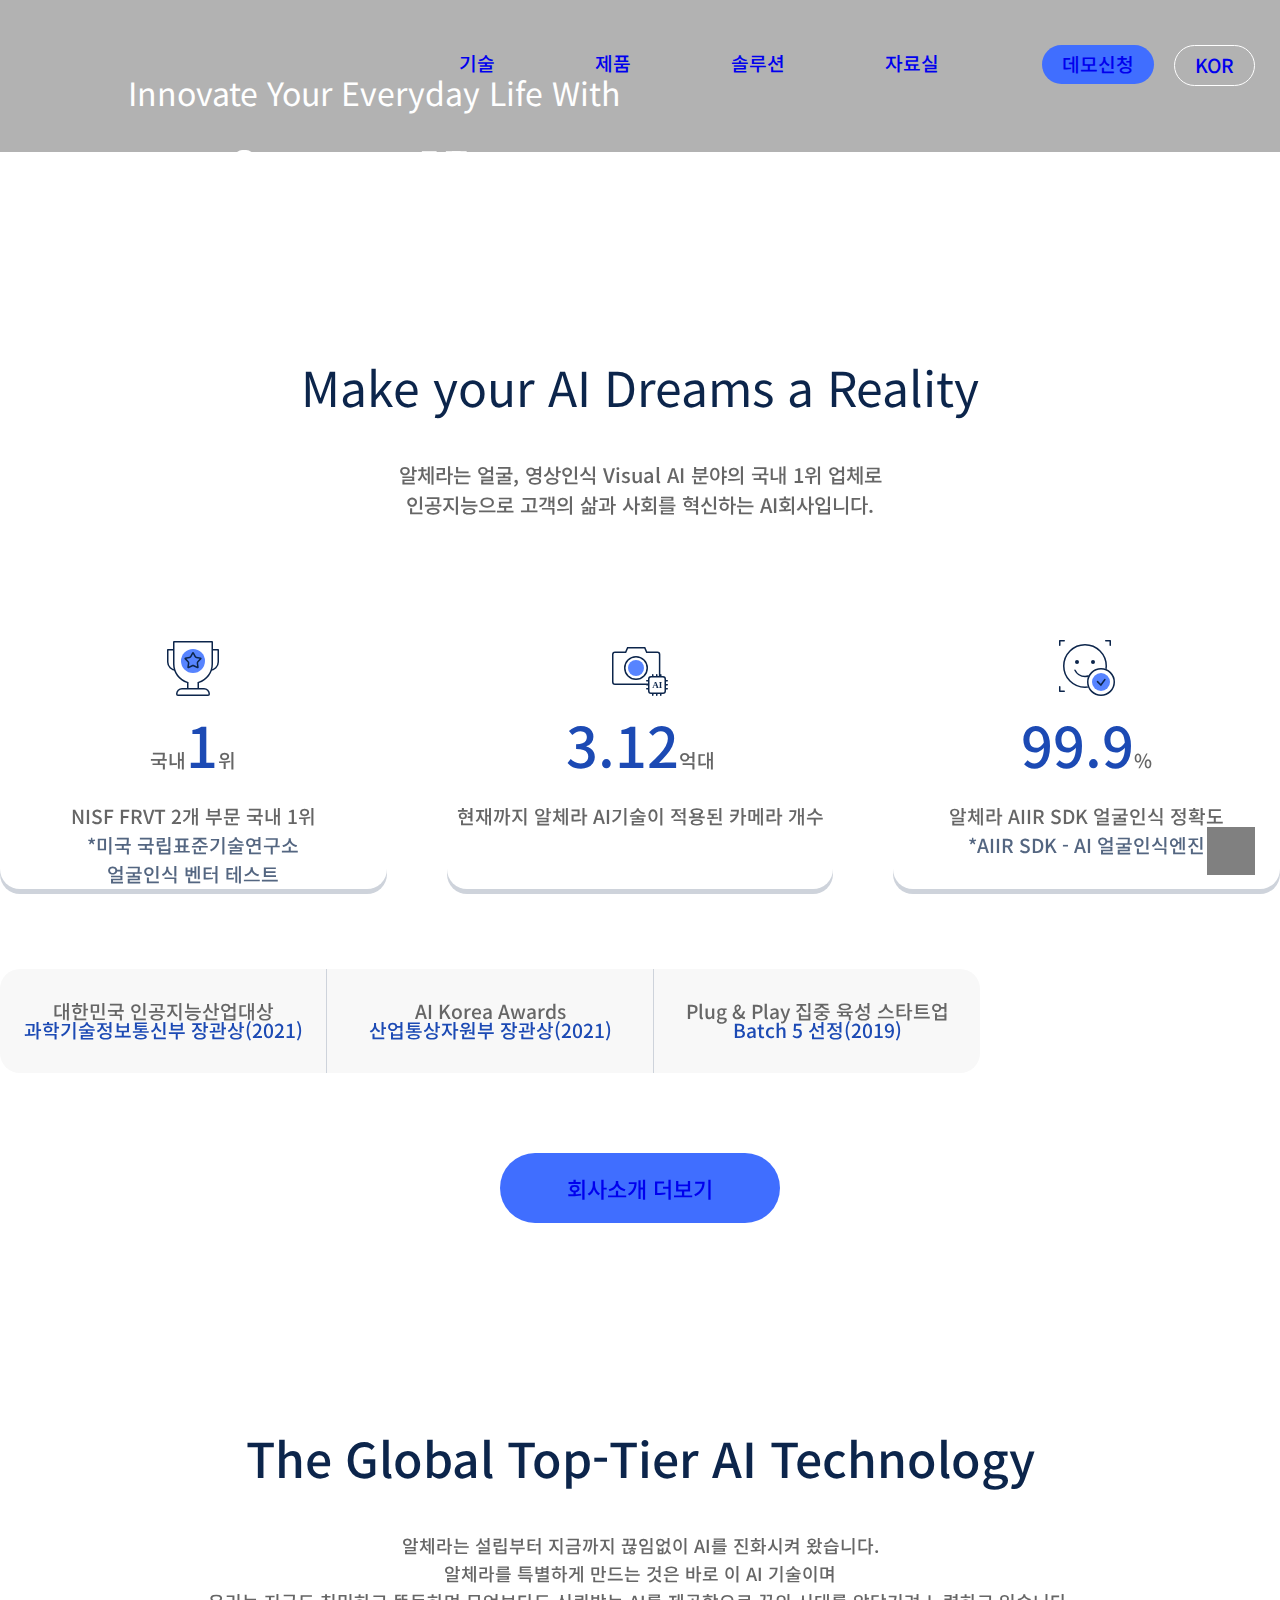
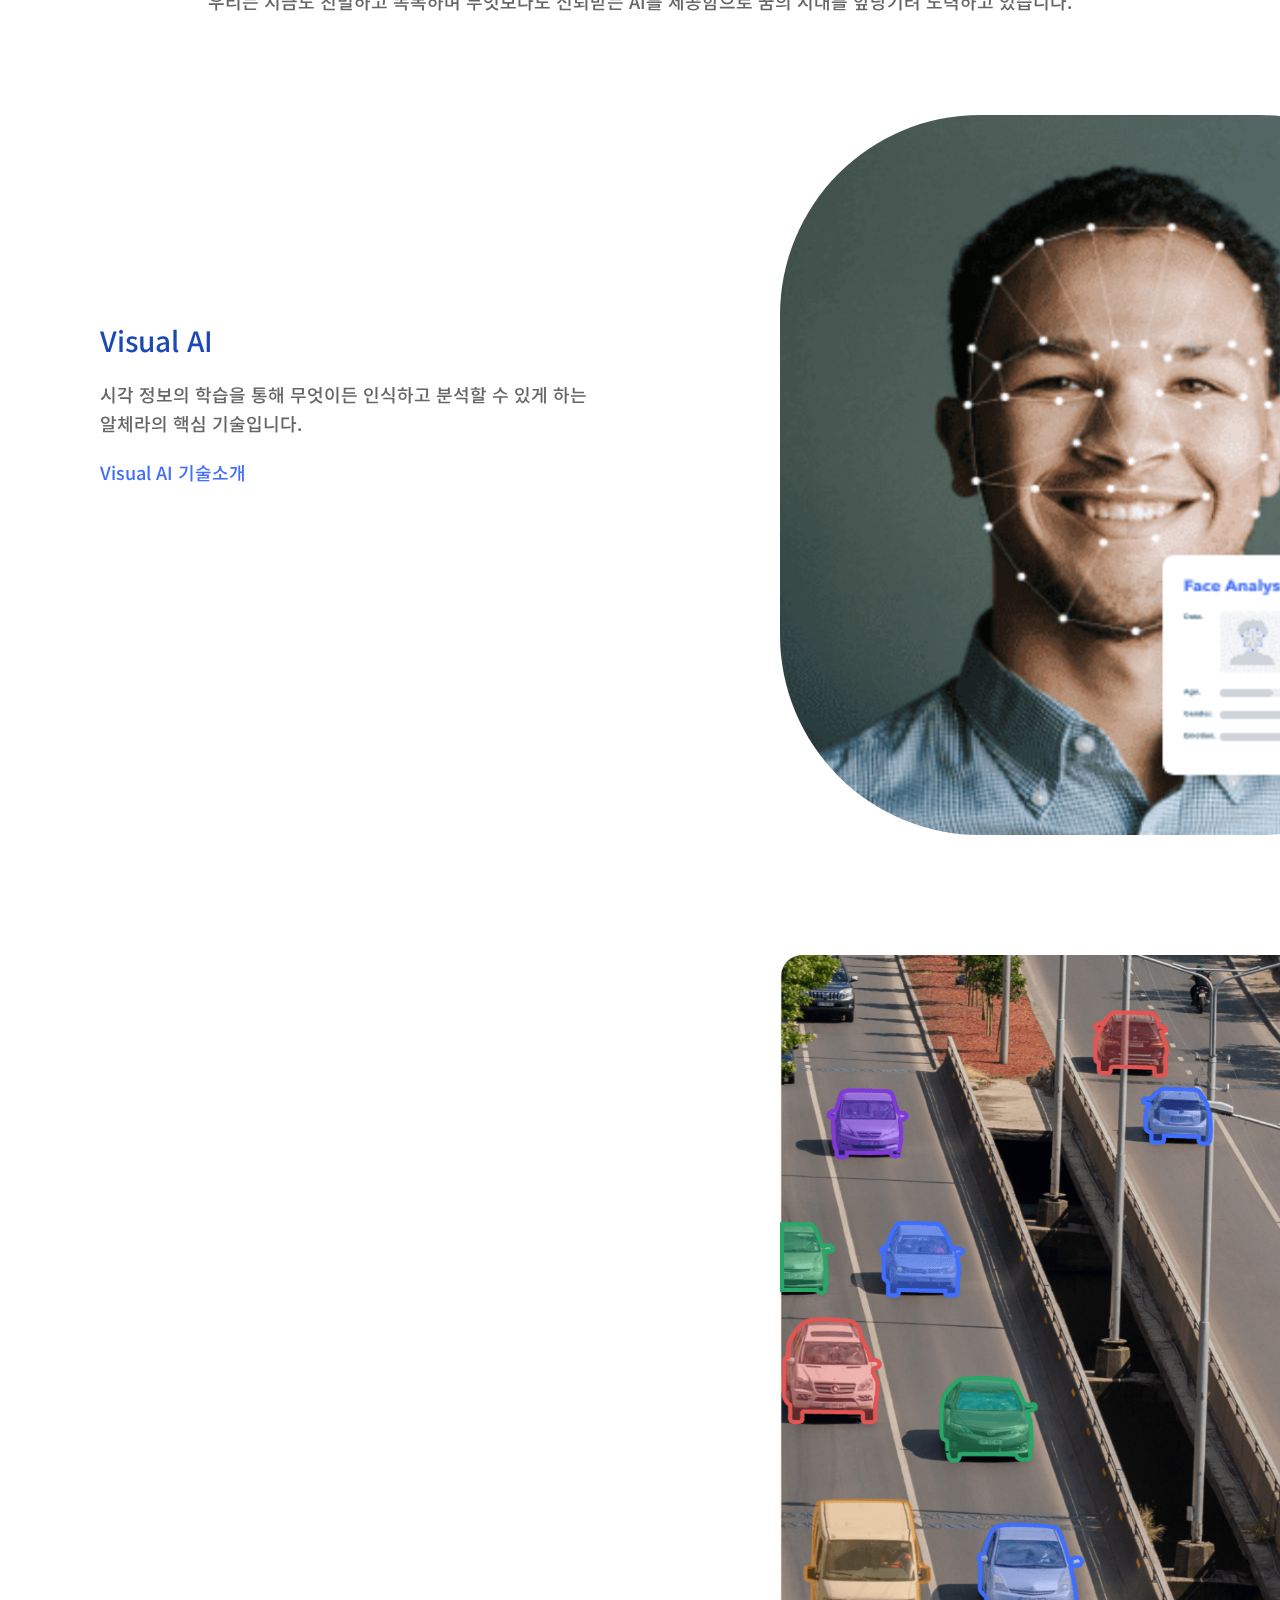
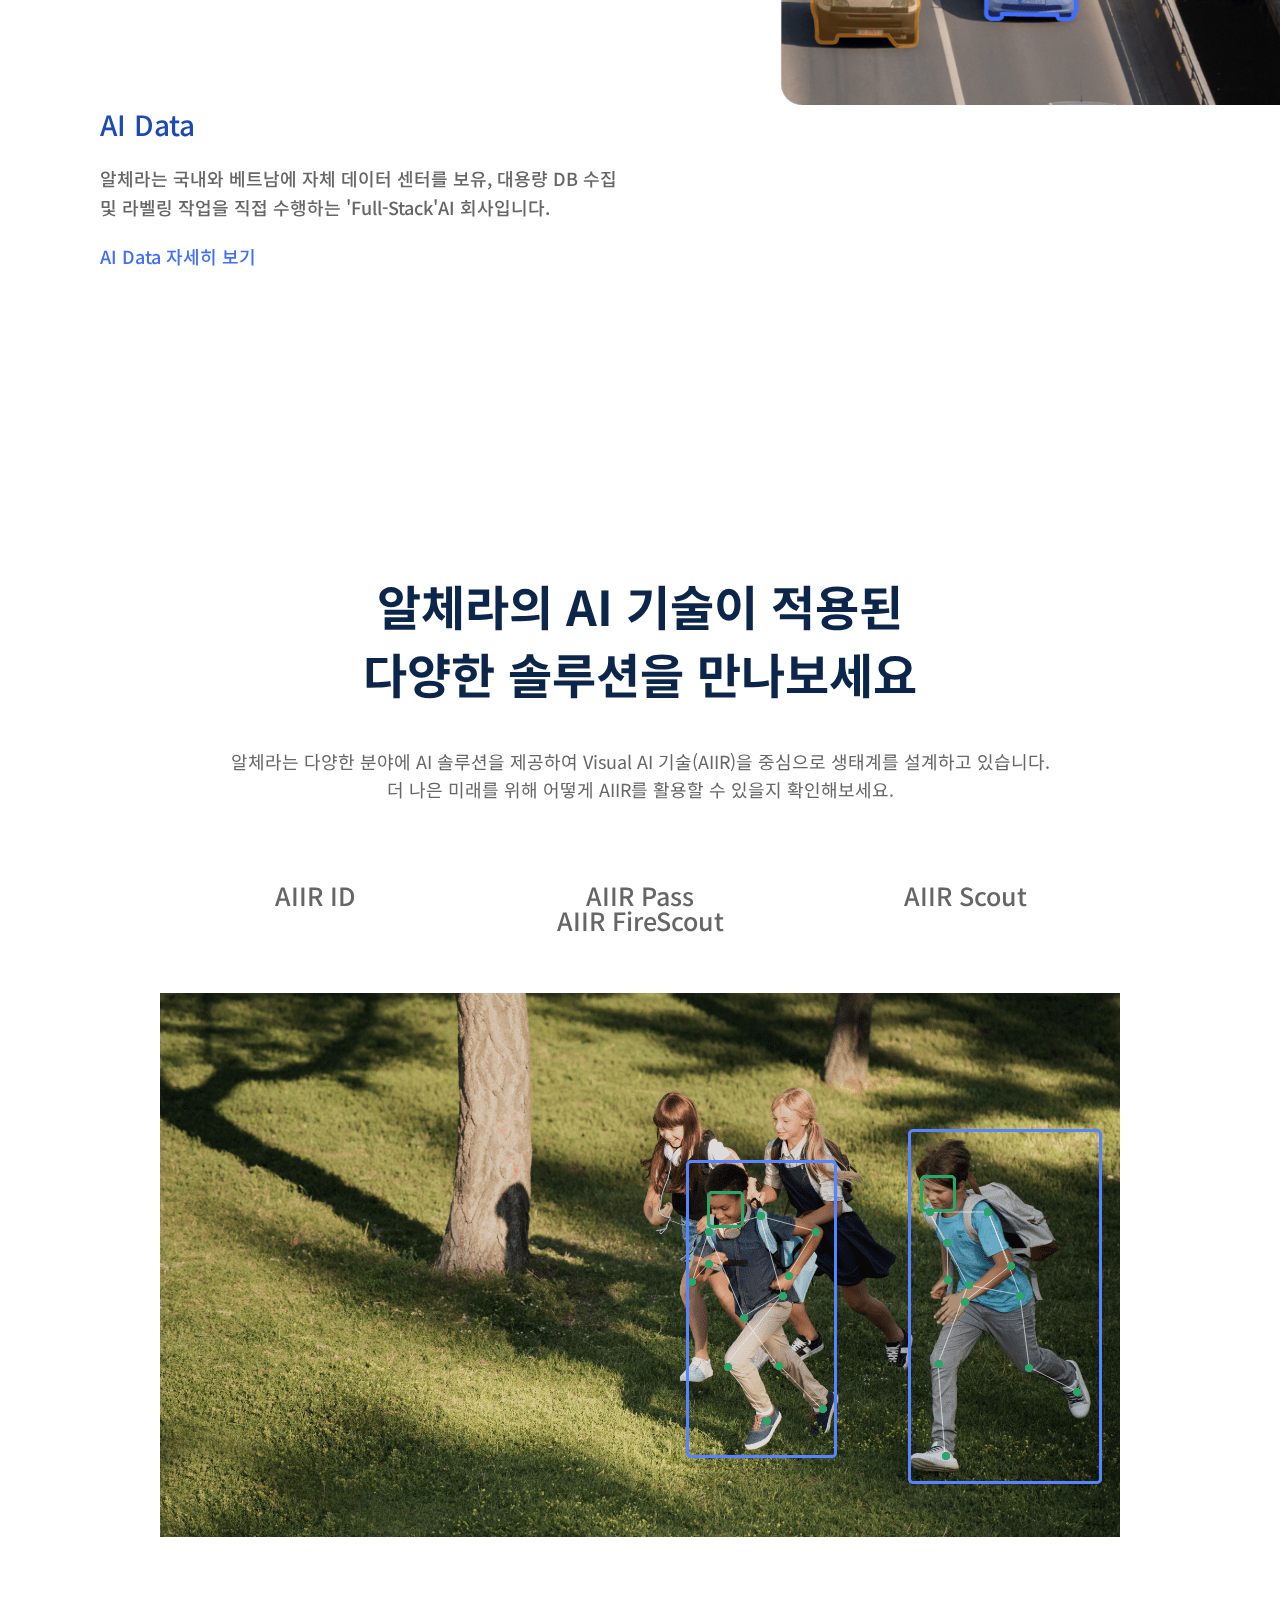
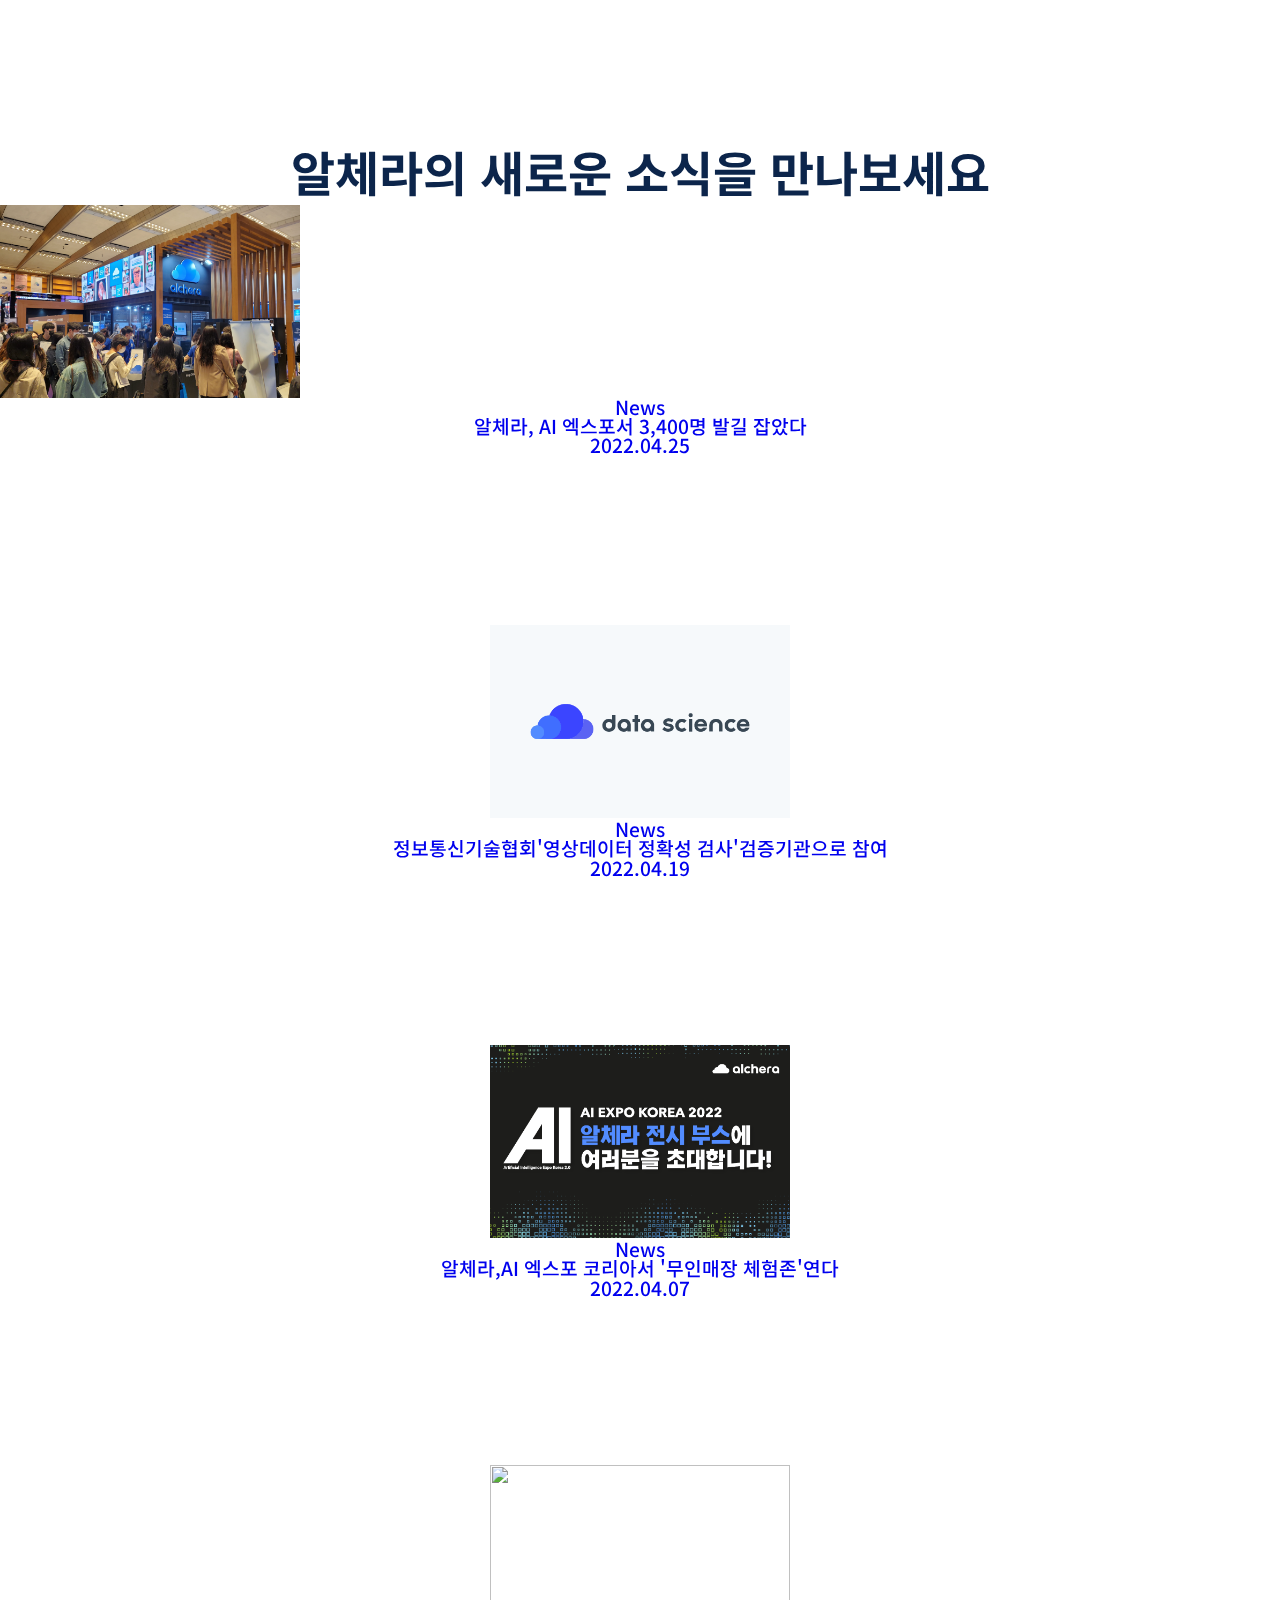
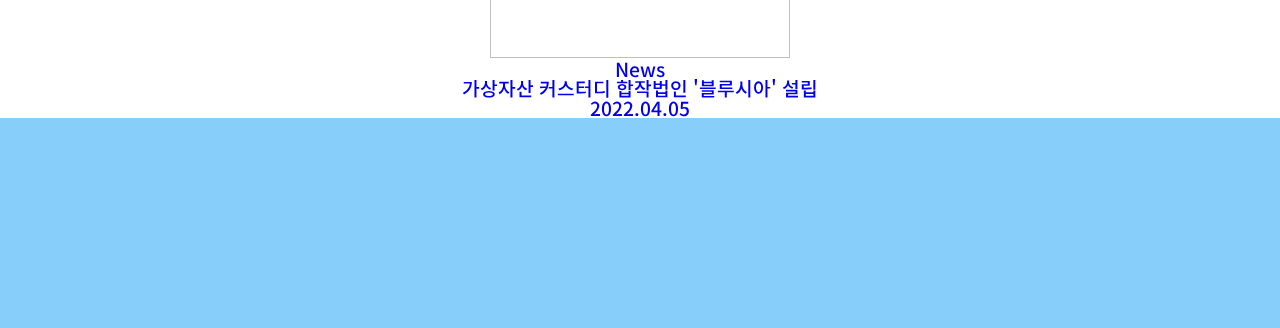
==== index.html @ e04b30e5 "2022-04-28 study" ====
<!DOCTYPE html>
<html lang="ko">
  <head>
    <meta charset="utf-8">
    <meta name="viewport" content="width=device-width, initial-scale=1, maximum-scale=1, minimum-scale=1, user-scalable=no">
    <title>Clone</title>
    <link rel="stylesheet" href="./css/initial.min.css">
    <link rel="stylesheet" href="./css/style.css">
  </head>
  <body>
    <div id="go-to-top">
      <a href="#"></a>
    </div>
    <div id="wrap">
      <video class="clip" src="./video/main_viusal_bg.mp4" muted autoplay loop buffered></video>
      <header id="header">
        <div class="h-inner">
          <div id="logo">
            <h1><a href="#"><img src="https://alchera.ai/assets/front/images/common/svg/alchera_logo.svg" alt=""></a></h1>
          </div>
          <div class="gnb-wrap">
            <ul id="gnb">
              <li><a href="#">기술</a></li>
              <li><a href="#">제품</a></li>
              <li><a href="#">솔루션</a></li>
              <li><a href="#">자료실</a></li>
            </ul>
            <ul id="rigth-gnb">
              <li><div class="btn-gnb1"><a href="#">데모신청</a></div></li>
              <li><div class="btn-gnb2"><a href="#">KOR</a></div></li>
            </ul>
          </div>
        </div>
      </header>
      <div id="mainbanner">
        <div class="inner">
          <div class="text-area">
            <h1>Innovate Your Everyday Life With</h1>
            <div class="txt-lotate">
              <div class="txt1">Smart AI</div>
              <div class="txt2">Tristed AI</div>
              <div class="txt3"></div>
              <div class="txt4">Friendly AI</div>
            </div>
          </div>
        </div>
      </div>
    </div>
    <div id="container">
      <div class="long-container">
        <div class="frist-section">
          <div class="inner">
            <h2>Make your AI Dreams a Reality</h2>
            <p>알체라는 얼굴, 영상인식 Visual AI 분야의 국내 1위 업체로<br>인공지능으로 고객의 삶과 사회를 혁신하는 AI회사입니다.</p>
            <div class="list-items">
              <div class="items">
                <div class="items-img01"></div>
                <div class="mid-div">국내<span>1</span>위</div>
                <div class="last-div">
                  NISF FRVT 2개 부문 국내 1위
                  <p>*미국 국립표준기술연구소<br>얼굴인식 벤터 테스트</p>
                </div>
              </div>
              <div class="items">
                <div class="items-img02"></div>
                <div class="mid-div">
                  <span>3.12</span>억대
                </div>
                <div class="last-div">현재까지 알체라 AI기술이 적용된 카메라 개수</div>
              </div>
              <div class="items">
                <div class="items-img03"></div>
                <div class="mid-div"><span>99.9</span>%</div>
                <div class="last-div">
                  알체라 AIIR SDK 얼굴인식 정확도
                  <p>*AIIR SDK - AI 얼굴인식엔진</p>
                </div>
              </div>
            </div>
            <div class="second-div">
              <dl>
                <dt>대한민국 인공지능산업대상</dt>
                <dd>과학기술정보통신부 장관상(2021)</dd>
              </dl>
              <dl>
                <dt>AI Korea Awards</dt>
                <dd>산업통상자원부 장관상(2021)</dd>
              </dl>
              <dl>
                <dt>Plug & Play 집중 육성 스타트업</dt>
                <dd>Batch 5 선정(2019)</dd>
              </dl>
            </div>
            <div class="third-div">
              <a href="#">
                <span>회사소개 더보기</span>
              </a>
            </div>
          </div>
        </div>
        <div class="second-section">
          <div class="second-inner">
            <div class="second-inner-main">
              <h2>The Global Top-Tier AI Technology</h2>
              <p>알체라는 설립부터 지금까지 끊임없이 AI를 진화시켜 왔습니다.
              <br>알체라를 특별하게 만드는 것은 바로 이 AI 기술이며
              <br>우리는 지금도 친밀하고 똑독하며 무엇보다도 신뢰받는 AI를 제공함으로 꿈의 시대를 앞당기려 노력하고 있습니다.</p>
            </div>
            <div class="second-inner-sub">
              <div class="sub-area01">
                <div class="img-area01">
                  <img src="./img/sub-area01.png" alt="">
                </div>
                <div class="sub-txt01">
                  <dl class="sub-txt-wrap01">
                    <dt>Visual AI</dt>
                    <dd>시각 정보의 학습을 통해 무엇이든 인식하고 분석할 수 있게 하는<br>
                    알체라의 핵심 기술입니다.</dd>
                    <dd><a href="#"><span class="lightbluetxt">Visual AI 기술소개</span></a></dd>
                  </dl>
                </div>
              </div>
              <div class="sub-area02">
                <div class="img-area02">
                  <img src="./img/sub-area02.png" alt="">
                </div>
                <div class="sub-txt02">
                  <dl class="sub-txt-wrap02">
                    <dt>AI Data</dt>
                    <dd>알체라는 국내와 베트남에 자체 데이터 센터를 보유, 대용량 DB 수집<br>및 라벨링
                      작업을 직접 수행하는 'Full-Stack'AI 회사입니다.</dd>
                      <dd><a href="#"><span class="lightbluetxt">AI Data 자세히 보기</span></a></dd>
                    </dl>
                  </dl>
                </div>
              </div>
            </div>
          </div>
        </div>
        <div class="third-section">
          <div class="third-section-mt">
            <h2>알체라의 AI 기술이 적용된<br>다양한 솔루션을 만나보세요</h2>
            <p>알체라는 다양한 분야에 AI 솔루션을 제공하여 Visual AI 기술(AIIR)을 중심으로 생태계를 설계하고 있습니다.<br>더 나은 미래를 위해 어떻게 AIIR를 활용할 수 있을지 확인해보세요.</p>
          </div>
          <div class="slide-name">
            <div class="slie-name-wrap">
              <div class="btn">AIIR ID</div>
              <div class="btn">AIIR Pass</div>
              <div class="btn">AIIR Scout</div>
              <div class="btn">AIIR FireScout</div>
            </div>
          </div>
          <div class="slide-img">
            <img src="./img/slide-img01.png" alt="">
          </div>
        </div>
        <div class="forth-section">
          <div class="forth-section-wrap">
            <h2>알체라의 새로운 소식을 만나보세요</h2>
            <div class="news-list">
              <div class="news-slide">
                <div class="slide-list">
                  <div class="news">
                    <a href="#">
                      <div class="new-chart">
                        <div class="news-img01"></div>
                        <div class="info">
                          <div class="new-tag">News</div>
                          <div class="new-name">알체라, AI 엑스포서 3,400명 발길 잡았다</div>
                          <div class="new-date">2022.04.25</div>
                        </div>
                      </div>
                    </a>
                  </div>
                  <div class="news">
                    <a href="#">
                      <div class="new-chart">
                        <div class="news-img"><img src="./img/news02.png" alt=""></div>
                        <div class="info">
                          <div class="new-tag">News</div>
                          <div class="new-name">정보통신기술협회'영상데이터 정확성 검사'검증기관으로 참여</div>
                          <div class="new-date">2022.04.19</div>
                        </div>
                      </div>
                    </a>
                  </div>
                  <div class="news">
                    <a href="#">
                      <div class="new-chart">
                        <div class="news-img"><img src="./img/news03.png" alt=""></div>
                        <div class="info">
                          <div class="new-tag">News</div>
                          <div class="new-name">알체라,AI 엑스포 코리아서 '무인매장 체험존'연다</div>
                          <div class="new-date">2022.04.07</div>
                        </div>
                      </div>
                    </a>
                  </div>
                  <div class="news">
                    <a href="#">
                      <div class="new-chart">
                        <div class="news-img"><img src="./img/news04.png" alt=""></div>
                        <div class="info">
                          <div class="new-tag">News</div>
                          <div class="new-name">가상자산 커스터디 합작법인 '블루시아' 설립</div>
                          <div class="new-date">2022.04.05</div>
                        </div>
                      </div>
                    </a>
                  </div>
                </div>
              </div>
            </div>
            <div class="newsbtn"></div>
          </div>
        </div>
      </div>
      <div class="short-container">
        <div class="inner"></div>
      </div>
    </div>
    <footer id="footer">
      <div class="inner">
    </footer>
  </body>
</html>
---- css/initial.min.css ----
abbr,address,article,aside,audio,b,blockquote,body,canvas,caption,cite,code,dd,del,details,dfn,div,dl,dt,em,fieldset,figcaption,figure,footer,form,h1,h2,h3,h4,h5,h6,header,hgroup,html,i,iframe,img,ins,kbd,label,legend,li,mark,menu,nav,object,ol,p,pre,q,samp,section,small,span,strong,sub,summary,sup,table,tbody,td,tfoot,th,thead,time,tr,ul,var,video{margin:0;padding:0;border:0;outline:0;font-size:100%;vertical-align:baseline;background:0 0}body{line-height:1}article,aside,details,figcaption,figure,footer,header,hgroup,menu,nav,section{display:block}nav ul{list-style:none}blockquote,q{quotes:none}blockquote:after,blockquote:before,q:after,q:before{content:'';content:none}a{margin:0;padding:0;font-size:100%;vertical-align:baseline;background:0 0;text-decoration:none}ins{background-color:#ff9;color:#000;text-decoration:none}mark{background-color:#ff9;color:#000;font-style:italic;font-weight:700}del{text-decoration:line-through}abbr[title],dfn[title]{border-bottom:1px dotted;cursor:help}table{border-collapse:collapse;border-spacing:0}hr{display:block;height:1px;border:0;border-top:1px solid #ccc;margin:1em 0;padding:0}input,select{vertical-align:middle}
---- css/style.css ----
@charset "UTF-8";
@import url('https://fonts.googleapis.com/css2?family=Noto+Sans+KR:wght@100;300;400;500;700;900&display=swap');

/* @media screen and ( max-width: 1440px ) {

} */

/* @keyframes rotate1 {
  from {
    top: 0;
  }
  90%{
    opacity: 1;
  }
  to {
    opacity: 0;
    top: -30px;
    transform: rotateX(90deg);
  }
}

@keyframes rotate2 {
  from {
    top: 0;
    transform: rotateX(-180deg);
  }
  to {
    top: -30px;
    transform: rotateX(270deg);
  }
}

@keyframes rotate3 {
  from {
    top: 0;
    transform: rotateX(-180deg);
  }
  opacity
  to {
    top: -30px;
    transform: rotateX(270deg);
  }
} */

html,body { height: 100%; }
body { font-family: 'Noto Sans KR', sans-serif; color: #666666; font-size: 1.2rem; font-weight: 500; }
ul, li { list-style: none; }
a { color: #black; }
h1, h2, h3, h4, h5, h6 { line-height: 1; }


#go-to-top {
  position: fixed;
  bottom: 24px;
  right: 24px;
  display: inline-block;
  width: 48px;
  height: 48px;
  border: 1px solid;
  border-color: white;
  overflow: hidden;
  z-index: 200;
}

#go-to-top a {
  display: inline-block;
  width: 100%;
  height: 100%;
  background-position: center center;
  background-color: gray;
}

#wrap {
  width: 100%;
  position: relative;
  top: 0;
  left: 0;
  bottom: 0;
  right: 0;
  background-color: rgba(0, 0, 0, 0.3);
}

.clip {
  width: 100%;
}

#header {
  position: absolute;
  width: 100%;
  top: 0;
  left: 0;
  overflow: hidden;
  box-sizing: border-box;
  background-color: rgba(255, 255, 255, 0);
}

#logo {
  float: left;
}

#header .h-inner {
  margin: 0 auto;
  height: 50px;
  padding: 45px 25px 45px;
}

#header .gnb-wrap {
  width: auto;
  height: 50px;
  display: flex;
  justify-content: center;
  align-items: center;
  float: right;
}

#header .gnb-wrap #gnb {
  position: relative;
  top: 8.45px;
  margin-right: 103px;
}

#header .gnb-wrap #gnb li {
  margin-left: 100px;
}

#header .gnb-wrap #gnb li:first-child {
  margin-left: 0;
}

#header .gnb-wrap #login-menu li {
  margin-left: 30px;
}

#header .gnb-wrap #login-menu li:first-child {
  margin-left: 0;
}


#header .gnb-wrap ul {
  overflow: hidden;
  float: left;
}

#header .gnb-wrap > ul > li {
  height: 50px;
  float: left;
}

#header .gnb-wrap > ul > li > a {
  line-height: 20px;
}



#rigth-gnb div {
  position: relative;
  padding: 10px 20px;
  border: 1px solid black;
  border-radius: 30px;
}

#rigth-gnb .btn-gnb1 {
  border-style: none;
  background-color: #406eff;
  margin-right: 20px;
}

#rigth-gnb .btn-gnb2 {
  border: 1px solid #fff;
}

#mainbanner {
  position: absolute;
  top: 50%;
  left: 10%;
  width: 100%;
  color: #fff;
  text-align: left;
  opacity: 1;
  /* transform: translate(-50%, -50%); */
  transition: all .5s;
}

#mainbanner > .inner > .text-area {
  position: absolute;
}

#mainbanner h1 {
  font-size: 32px;
  font-weight: 400;
  margin-bottom: 30px;
}

#mainbanner > .inner > .text-area > .txt-lotate {
  font-size: 100px;
  font-weight: 700;
  transform-style: preserve-3d;
}

.txt-lotate {
  backface-visibility: hidden;
}

.txt-lotate .txt1 {
  position: absolute;
  top: 0;
  animation-name: rotate1;
  animation-duration: 2s;
  animation-direction: alternate;
  animation-iteration-count: infinite;
  transform-origin: top;
}

.txt-lotate .txt2 {
  position: absolute;
  top: 0;
  animation-name: rotate2;
  animation-duration: 2s;
  animation-direction: alternate;
  animation-iteration-count: infinite;
  transform-origin: bottom;
}

.txt-lotate .txt4 {
  position: absolute;
  top: 0;
  animation-name: rotate3;
  animation-duration: 4s;
  animation-direction: alternate;
  animation-iteration-count: infinite;
  transform-origin: top;
}

#container {
  display: inline-block;
  position: relative;
  height: 200px;
  width: 100%;
}


.frist-section {
  position: relative;
  width: 100%;
  margin: 0 auto;
  padding: 200px 0 0;
  text-align: center;
}

.frist-section .inner {
  position: relative;
}

.frist-section > .inner > h2 {
  width: 980px;
  color: #0c254b;
  font-size: 48px;
  line-height: 68px;
  font-weight: normal;
  text-align: center;
  margin: 0 auto;
}

.frist-section > .inner > p {
  width: 980px;
  font-size: 20px;
  line-height: 30px;
  margin-top: 40px;
  margin-left: auto;
  margin-right: auto;
}

.list-items {
  display: flex;
  justify-content: space-around;
  margin-top: 100px;
}

.list-items .items {
  width: 440px;
  height: auto;
  border-radius: 20px;
  box-shadow: 0 5px 0 rgba(12, 37, 75, 0.2);
  margin-left: 60px;
}

.list-items .items:first-child {
  margin-left: 0;
}

.list-items .items > div:first-child {
  background-repeat: no-repeat;
  background-position: center;
  padding: 48px 50px;
  margin: 0 140 0;
}

.items-img01 {
  background-image: url("../img/svg_reality_01.svg");
}

.items-img02 {
  background-image: url("../img/svg_reality_02.svg");
}

.items-img03 {
  background-image: url("../img/svg_reality_03.svg");
}

.mid-div > span {
  font-size: 56px;
  color: #1c4ab4;
}

.last-div {
  line-height: 1.5;
  margin-top: 30px;
}

.last-div > p {
  color: #546681;
}

.second-div {
  position: relative;
  display: flex;
  align-items: center;
  justify-content: center;
  max-width: 980px;
  margin-top: 80px;
  border-radius: 20px;
  background-color: #f8f8f8;
}

.second-div dl {
  padding: 33px 0;
  width: 33.3%;
  border-right: 1px solid #ced3db;
}

.second-div dl:last-child {
  border-right: 0;
}

.second-div dd {
  color: #1c4ab4;
}

.third-div {
  margin-top: 80px;
}

.third-div a {
  display: inline-block;
  min-width: 280px;
  height: 70px;
  padding: 0 40px;
  border-radius: 60px;
  background-color: #406eff;
  box-sizing: border-box;
}

.third-div span {
  font-size: 22px;
  line-height: 70px;
}

.second-inner {
  margin: 0 auto;
  padding: 200px 0 0;
}

.second-inner-main {
  max-width: 960px;
  margin: 0 auto;
  text-align: center;
}

.second-inner-main h2 {
  font-size: 48px;
  line-height: 68px;
  font-weight: 500;
  color: #0c254b;
}

.second-inner-main p {
  margin-top: 40px;
  font-size: 18px;
  line-height: 28px;
}

.second-inner-sub {
  position: relative;
  margin: 100px;
}

.img-area01 {
  position: relative;
  width: 680px;
  height: 720px;
  margin-left: 680px;
  border-radius: 200px;
  overflow: hidden;
}

.img-area01 > img {
  width: 100%;
  height: 100%;
  background-size: cover;
}

.sub-txt01 {
  width: 530px;
  max-height: 230px;
  left: 0;
  top: 206px;
  position: absolute;
}

.second-inner-sub dt {
  font-size: 28px;
  line-height: 1.4;
  color: #1c4ab4;
}

.second-inner-sub dd {
  margin-top: 20px;
  font-size: 18px;
  line-height: 1.6;
}

.sub-txt-wrap01 dd:nth-child(2) a {
  margin-top: 60px;
  height: 22px;
}

.lightbluetxt {
  color: #406eff;
}

.sub-area02 {
  margin-top: 120px;
}

.img-area02 {
  position: relative;
  width: 680px;
  height: 750px;
  margin-left: 680px;
}

.img-area02 > img {
  width: 100%;
  height: 100%;
  background-size: cover;
}

.sub-txt-02 {
  position: absolute;
  left: 0;
  top: 0px;
  width: 520px;
  max-height: 230px;
  overflow: hidden;
}

.sub-txt-wrap02 dd:nth-child(2) a {
  margin-top: 60px;
  height: 22px;
}

.third-section {
  margin: 0 auto;
  padding: 200px 0 0;
}

.third-section-mt {
  margin: 0 auto;
  max-width: 960px;
  text-align: center;
}

.third-section-mt > h2 {
  font-size: 48px;
  line-height: 68px;
  color: #0c254b;
}

.third-section-mt > p {
  margin-top: 40px;
  font-size: 18px;
  line-height: 28px;
  font-weight: 400;
}

.slide-name {
  text-align: center;
  width: 100%;
  margin: 80px auto 60px;
}

.slide-name-wrap {
  display: flex;
  justify-content: center;
  overflow: hidden;
}

.btn{
  display: inline-block;
  width: 250px;
  margin: 0 35px;
  font-size: 25px;
  box-sizing: border-box;
}

.slide-img {
  display: flex;
  justify-content: center;
}

.forth-section {
  margin: 0 auto;
  padding: 200px 0 0;
  text-align: center;
}

.forth-section-wrap > h2 {
  font-size: 48px;
  line-height: 68px;
  color: #0c254b;
}

.new-list {
  margin-top: 100px;
  padding: 0 50px;
}

.new-slide {
  padding: 10px 10px 20px;
}

.news {
  display:
  max-width: 300px;
  height: 420px;
}

.news-chart {
  box-shadow: 0 5px 15px 0 rgba(12, 37, 75, 0.3);
  border-radius: 20px;
}

.news-img01 {
  width: 300px;
  height: 193px;
  background-image: url("../img/news01.png");
  background-size: cover;
  background-repeat: no-repeat;
}

.new-chart .news-img img {
  width: 300px;
  height: 193px;
  background-repeat: no-repeat;
}

#footer {
  position: relative;
  background: lightskyblue;
}

#footer .inner {
  width: 100%;
  height: 210px;
  bottom: 0;
  padding: 50px 20px 0;
  margin: 0 auto;
  box-sizing: border-box;
  overflow: hidden;
}
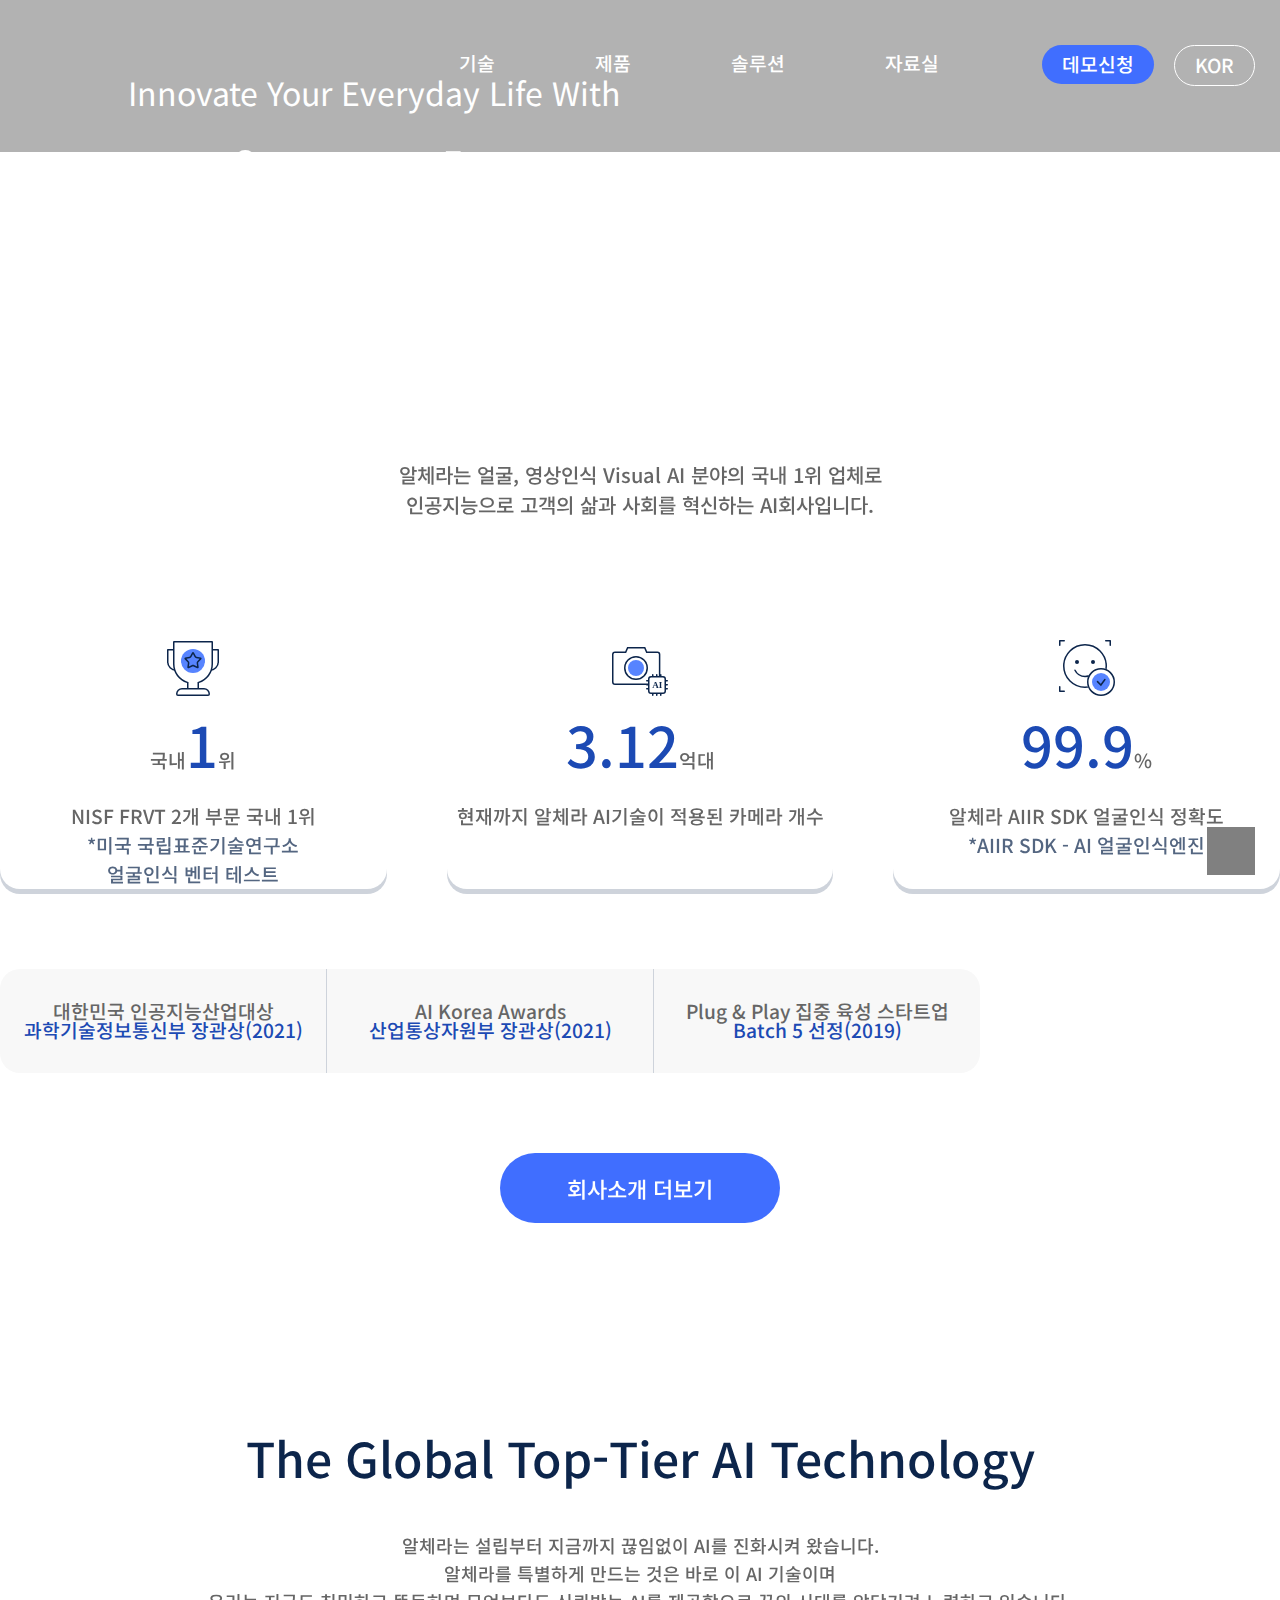
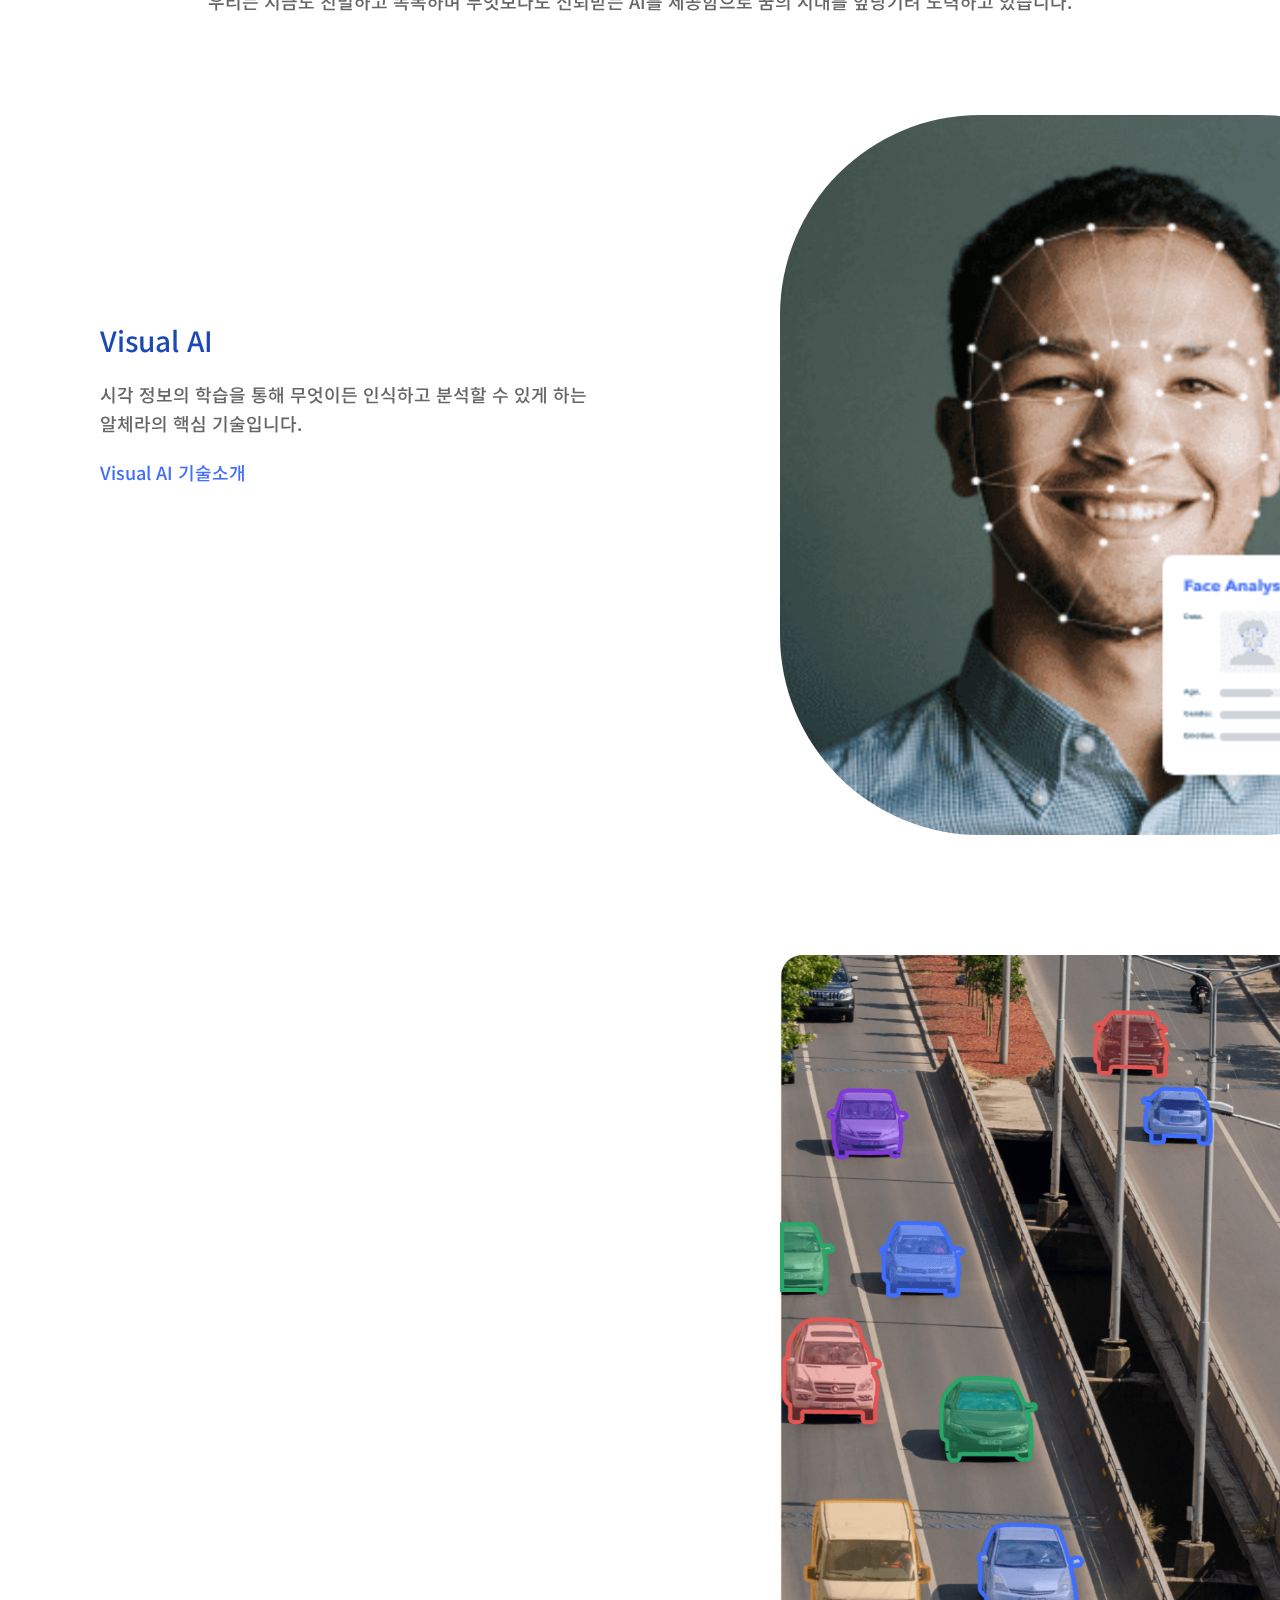
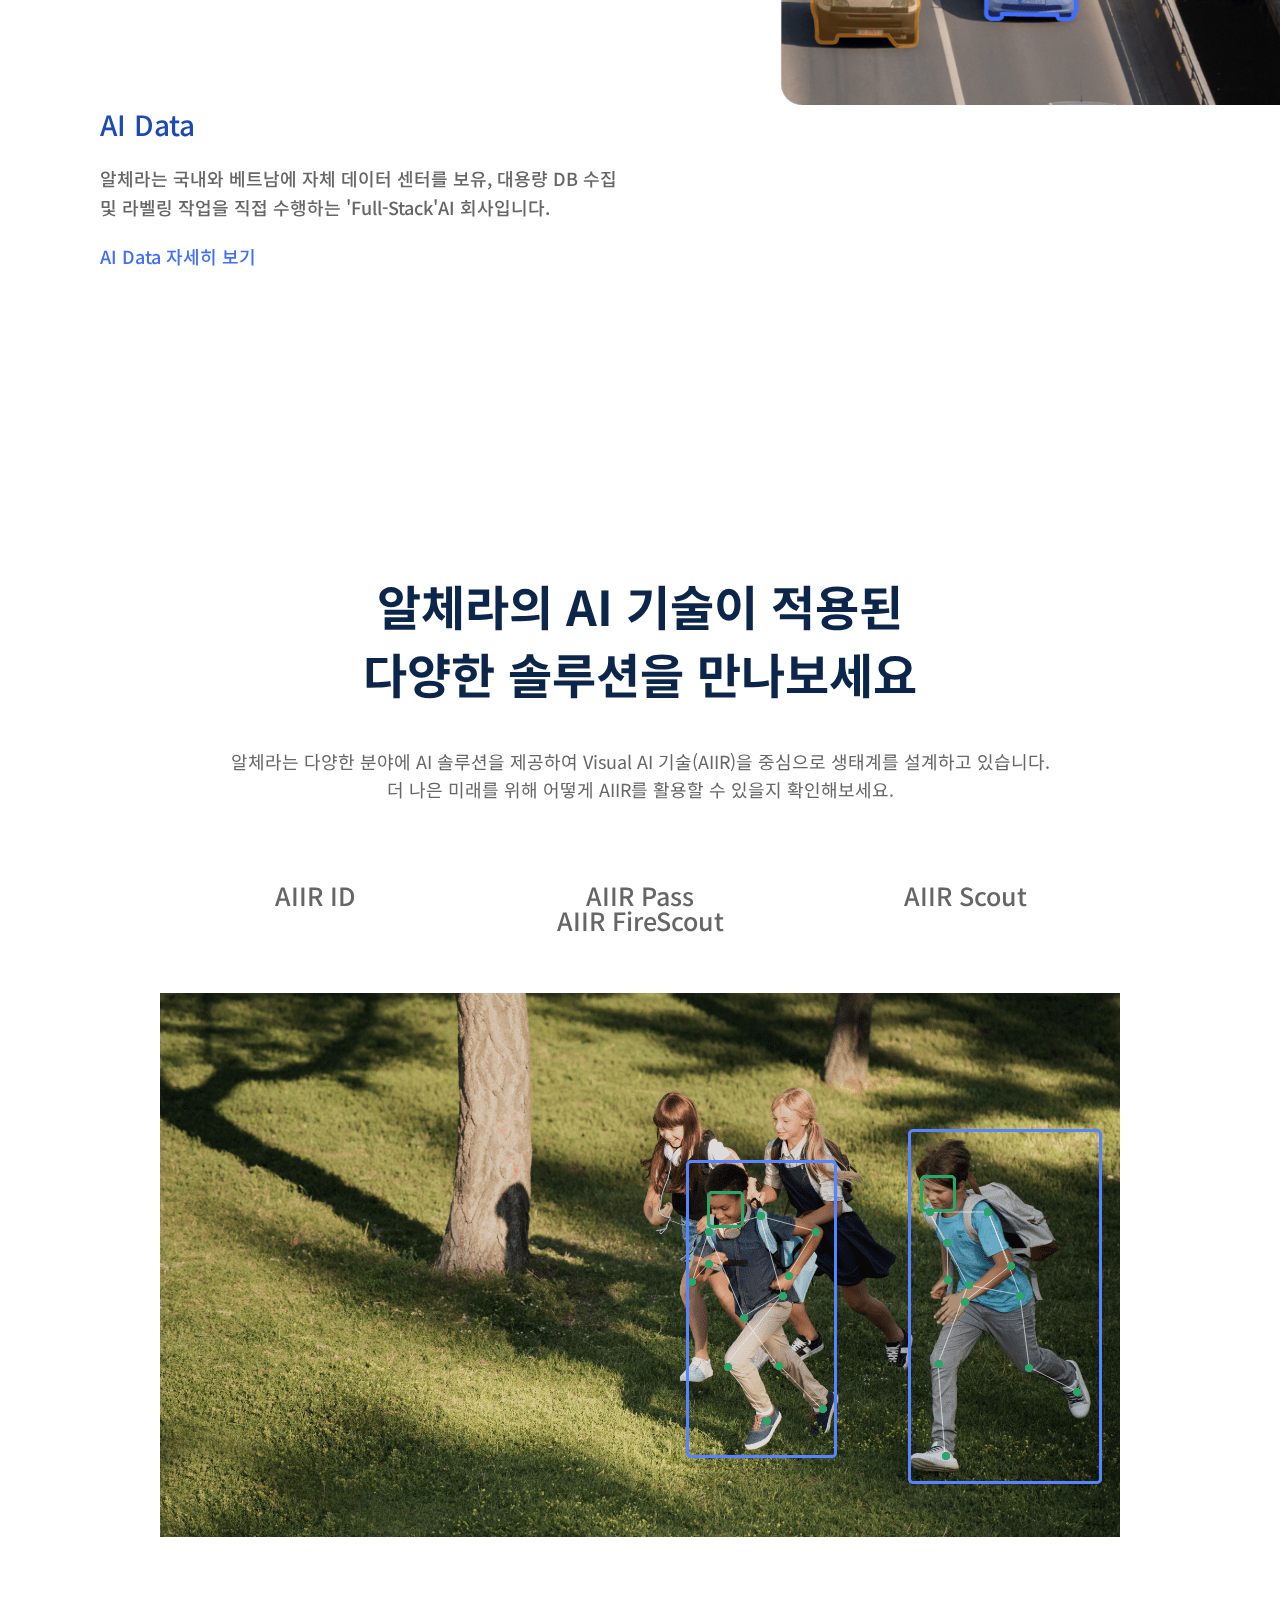
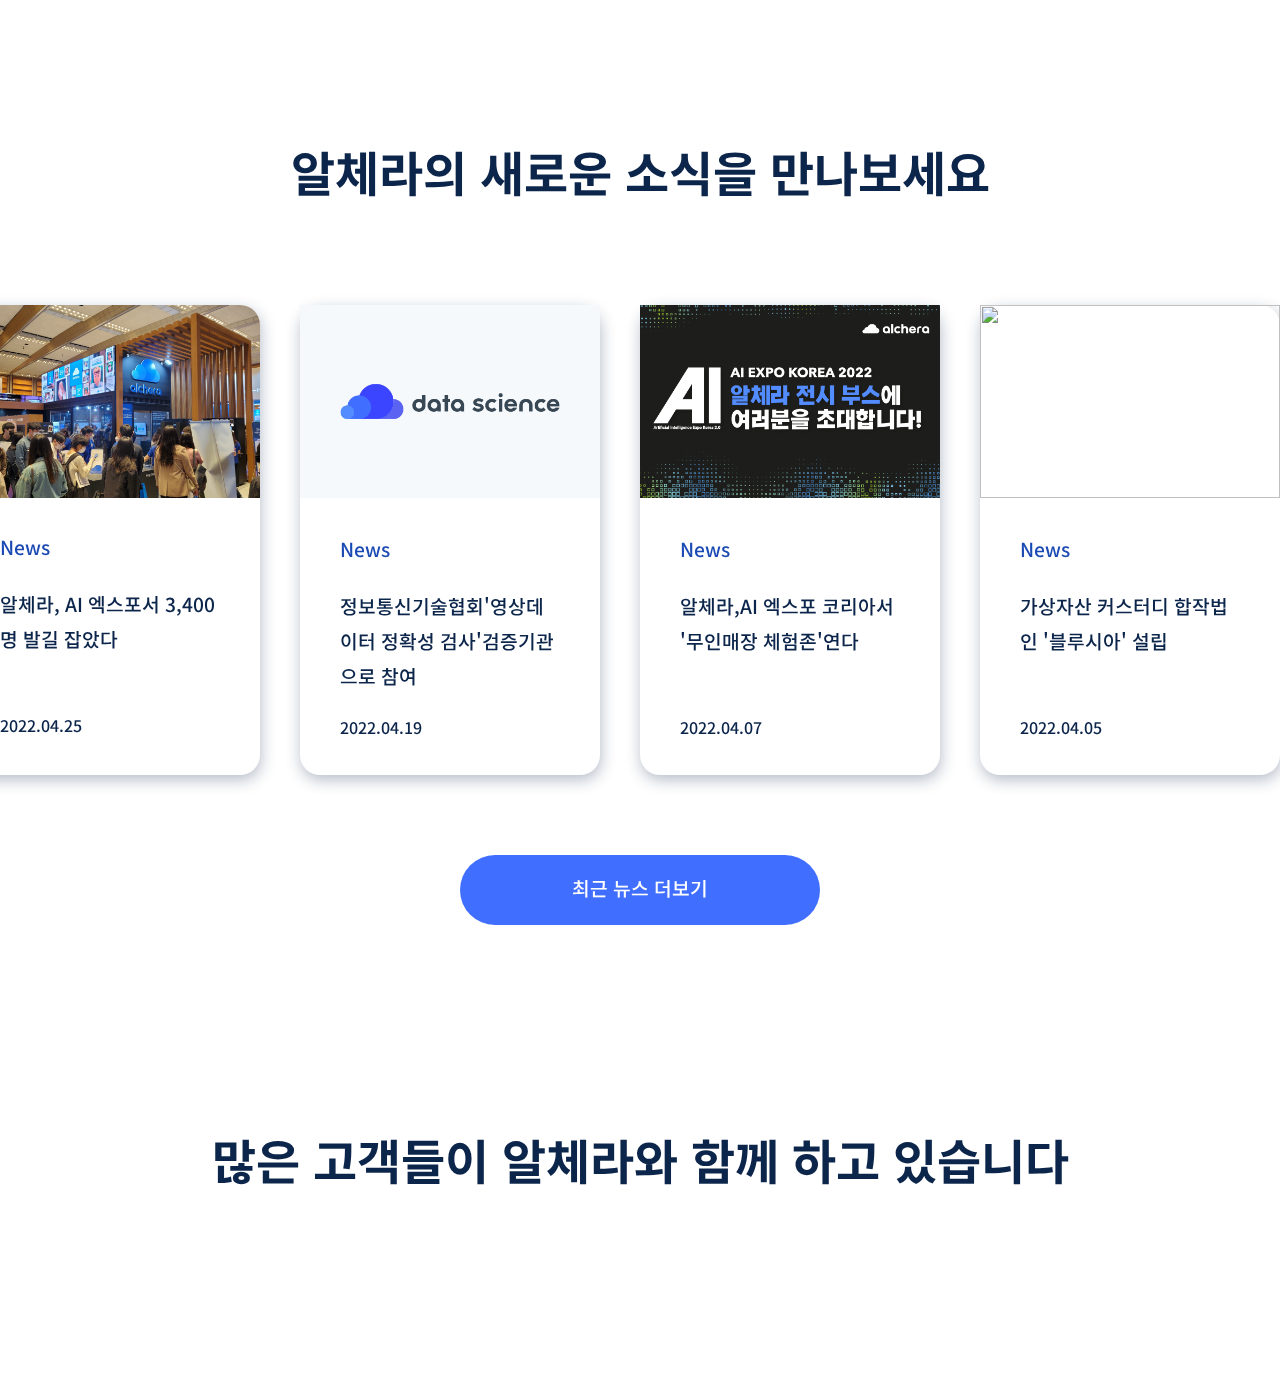
==== commit 5fcc1959: "2022-04-29 study" ====
--- a/index.html
+++ b/index.html
@@ -6,6 +6,8 @@
     <title>Clone</title>
     <link rel="stylesheet" href="./css/initial.min.css">
     <link rel="stylesheet" href="./css/style.css">
+    <script type="text/javascript" src="./js/jquery.js"></script>
+    <script type="text/javascript" src="./js/common.js"></script>
   </head>
   <body>
     <div id="go-to-top">
@@ -40,7 +42,7 @@
               <div class="txt1">Smart AI</div>
               <div class="txt2">Tristed AI</div>
               <div class="txt3"></div>
-              <div class="txt4">Friendly AI</div>
+              <!-- <div class="txt4">Friendly AI</div> -->
             </div>
           </div>
         </div>
@@ -50,7 +52,7 @@
       <div class="long-container">
         <div class="frist-section">
           <div class="inner">
-            <h2>Make your AI Dreams a Reality</h2>
+            <h2 class="mainTxt">Make your AI Dreams a Reality</h2>
             <p>알체라는 얼굴, 영상인식 Visual AI 분야의 국내 1위 업체로<br>인공지능으로 고객의 삶과 사회를 혁신하는 AI회사입니다.</p>
             <div class="list-items">
               <div class="items">
@@ -211,7 +213,14 @@
                 </div>
               </div>
             </div>
-            <div class="newsbtn"></div>
+            <div class="newsbtn"><a href="#">최근 뉴스 더보기</a></div>
+          </div>
+        </div>
+        <div class="five-section">
+          <h2>많은 고객들이 알체라와 함께 하고 있습니다</h2>
+          <div class="logo_slide">
+            <div class="logo_slide_bar">
+            </div>
           </div>
         </div>
       </div>
@@ -219,8 +228,8 @@
         <div class="inner"></div>
       </div>
     </div>
-    <footer id="footer">
+    <!-- <footer id="footer">
       <div class="inner">
-    </footer>
+    </footer> -->
   </body>
 </html>
--- a/css/style.css
+++ b/css/style.css
@@ -5,7 +5,7 @@
 
 } */
 
-/* @keyframes rotate1 {
+@keyframes rotate1 {
   from {
     top: 0;
   }
@@ -22,14 +22,14 @@
 @keyframes rotate2 {
   from {
     top: 0;
-    transform: rotateX(-180deg);
+    transform: rotateX(100deg);
   }
   to {
     top: -30px;
-    transform: rotateX(270deg);
+    transform: rotateX(0deg);
   }
 }
-
+/*
 @keyframes rotate3 {
   from {
     top: 0;
@@ -42,10 +42,12 @@
   }
 } */
 
+
+
 html,body { height: 100%; }
 body { font-family: 'Noto Sans KR', sans-serif; color: #666666; font-size: 1.2rem; font-weight: 500; }
 ul, li { list-style: none; }
-a { color: #black; }
+a { color: #fff; }
 h1, h2, h3, h4, h5, h6 { line-height: 1; }
 
 
@@ -251,7 +253,7 @@
   position: relative;
 }
 
-.frist-section > .inner > h2 {
+.frist-section > .inner > .mainTxt {
   width: 980px;
   color: #0c254b;
   font-size: 48px;
@@ -259,6 +261,14 @@
   font-weight: normal;
   text-align: center;
   margin: 0 auto;
+  transition: .5s ease;
+  opacity: 0;
+  top: -50px;
+}
+
+.first-section > .inner > .mainTxt.opc {
+  top: 0;
+  opacity: 1;
 }
 
 .frist-section > .inner > p {
@@ -530,7 +540,7 @@
   color: #0c254b;
 }
 
-.new-list {
+.news-list {
   margin-top: 100px;
   padding: 0 50px;
 }
@@ -539,14 +549,24 @@
   padding: 10px 10px 20px;
 }
 
+.slide-list {
+  display: flex;
+  justify-content: center;
+  align-items: center;
+  width: 100%;
+  height: 100%;
+}
+
 .news {
-  display:
   max-width: 300px;
-  height: 420px;
+  height: 470px;
+  margin-right: 40px;
+  box-shadow: 1px 5px 15px 0 rgba(12, 37, 75, 0.3);
+  /* border: 1px solid #fff; */
+  border-radius: 20px;
 }
 
 .news-chart {
-  box-shadow: 0 5px 15px 0 rgba(12, 37, 75, 0.3);
   border-radius: 20px;
 }
 
@@ -556,6 +576,8 @@
   background-image: url("../img/news01.png");
   background-size: cover;
   background-repeat: no-repeat;
+  border-top-left-radius: 20px;
+  border-top-right-radius: 20px;
 }
 
 .new-chart .news-img img {
@@ -564,6 +586,58 @@
   background-repeat: no-repeat;
 }
 
+.new-chart .info {
+  padding: 40px;
+  text-align: left;
+}
+
+.info .new-tag {
+  color: #1c4ab4;
+}
+
+.info .new-name {
+  margin-top: 30px;
+  min-height: 110px;
+  line-height: 1.8;
+  font-weight: 500;
+  color: #0c254b;
+}
+
+.info .new-date {
+  margin-top: 20px;
+  font-size: 16px;
+  color: #0c254b;
+}
+
+.newsbtn {
+
+  margin-top: 80px;
+}
+
+.newsbtn a {
+  min-width: 280px;
+  color: #fff;
+  line-height: 3.5;
+  height: 70px;
+  padding: 0 40px;
+  border-radius: 60px;
+  display: inline-block;
+  background-color: #406eff
+}
+
+.five-section {
+  padding: 200px 0;
+  text-align: center;
+}
+
+.five-section h2 {
+  margin: 0 auto;
+  width: 980px;
+  color: #0c254b;
+  font-size: 48px;
+  line-height: 68px;
+}
+
 #footer {
   position: relative;
   background: lightskyblue;
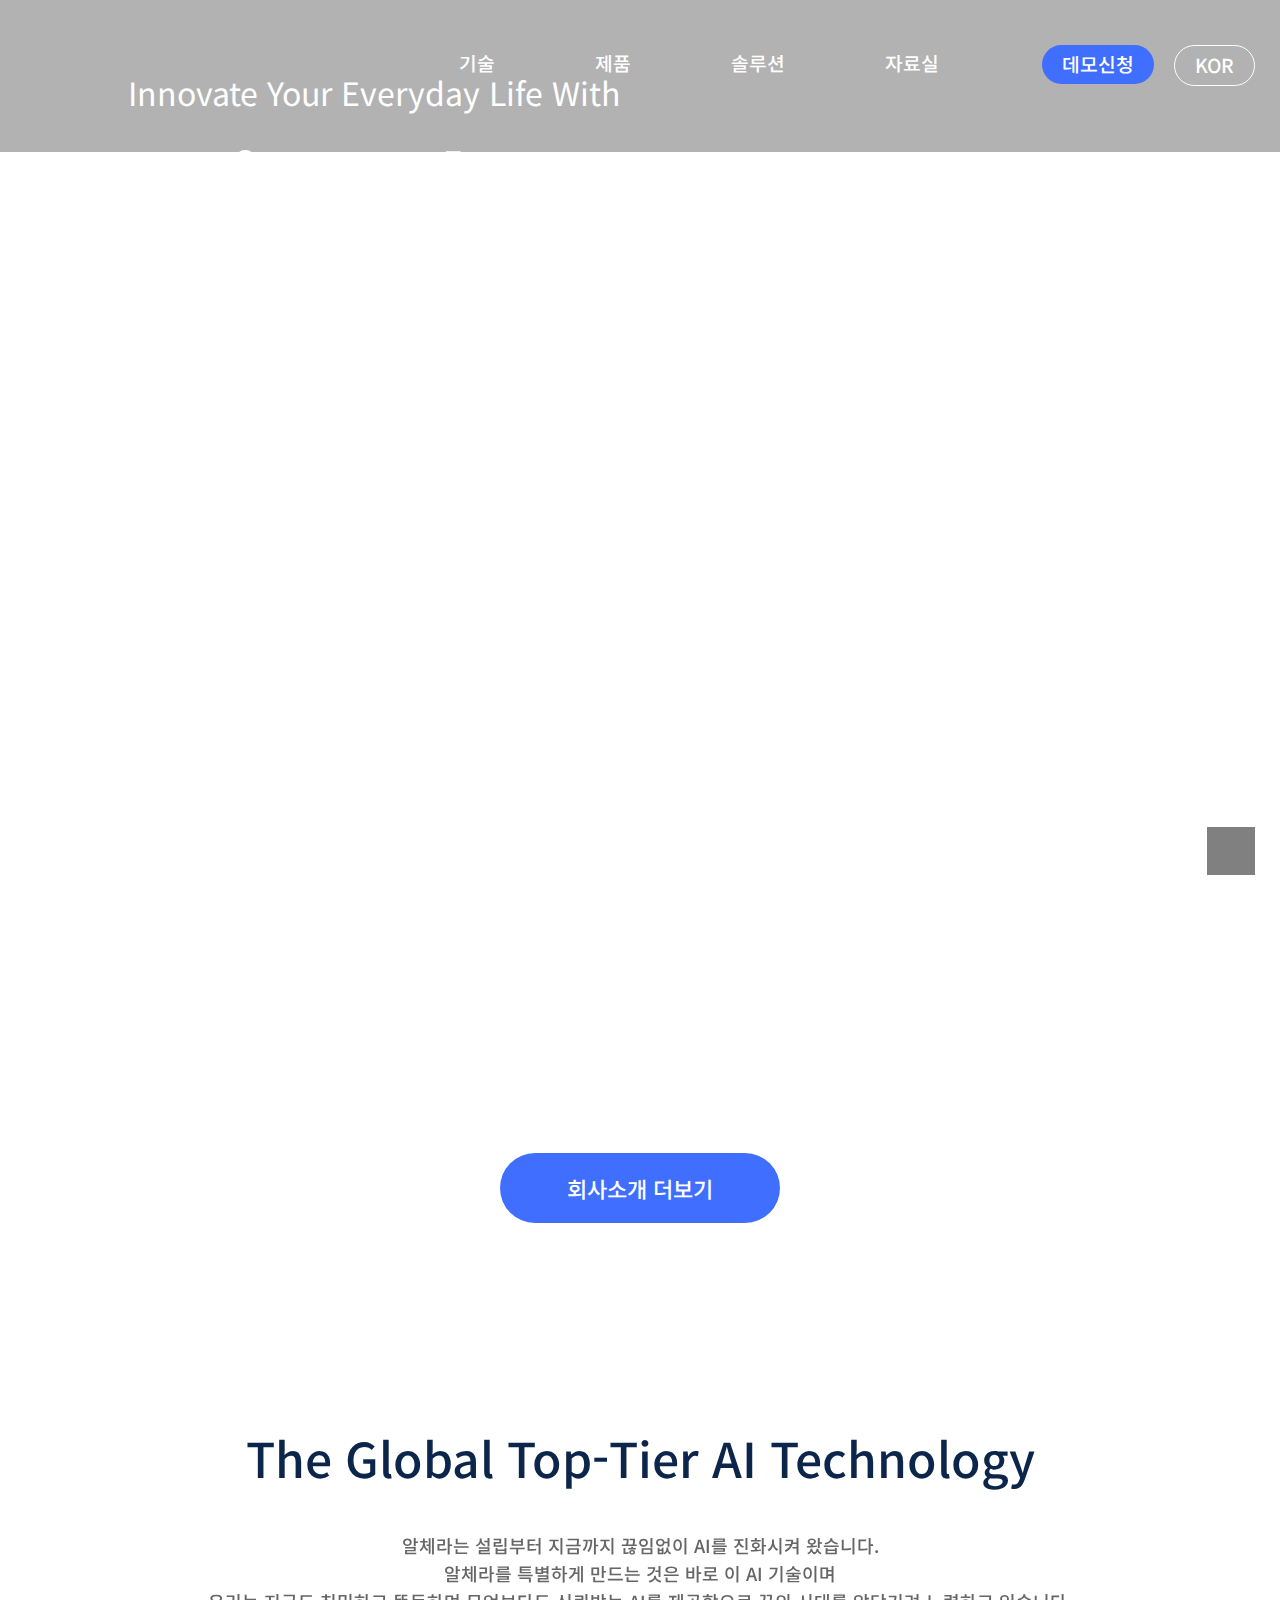
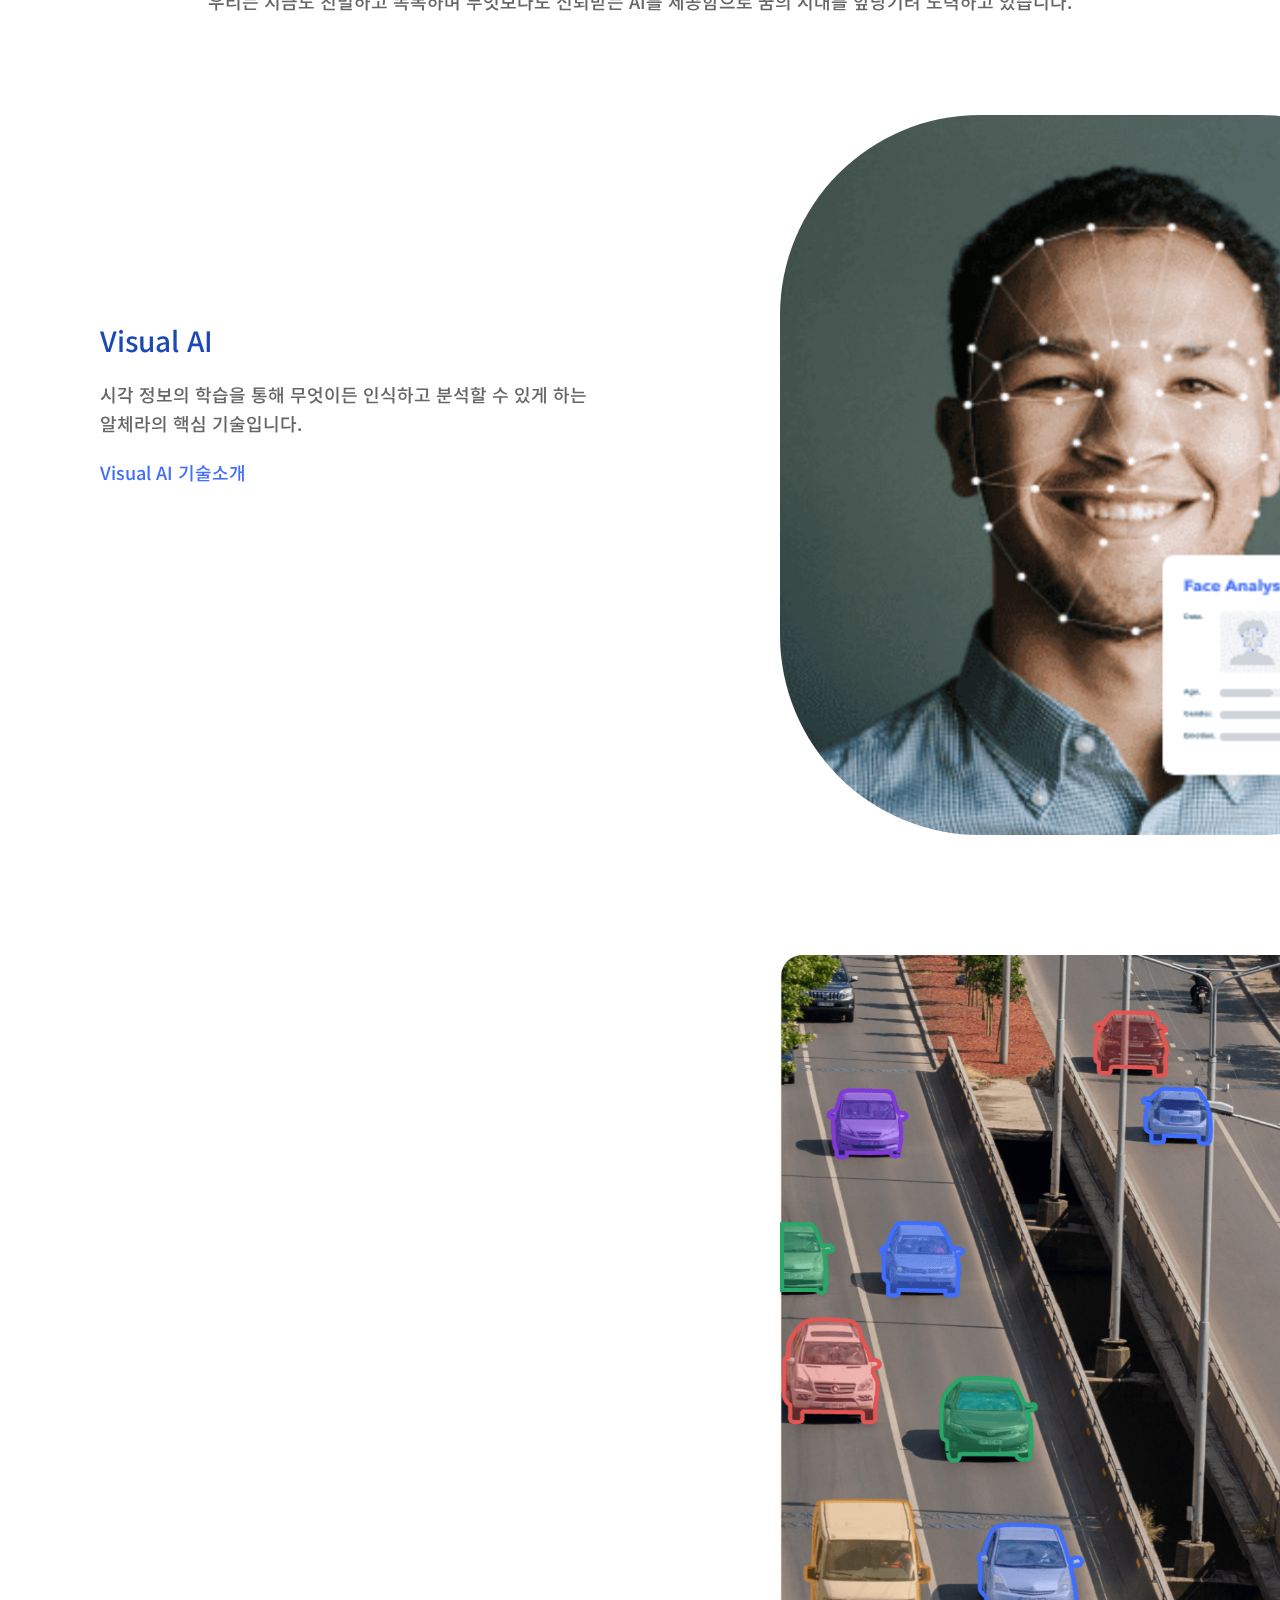
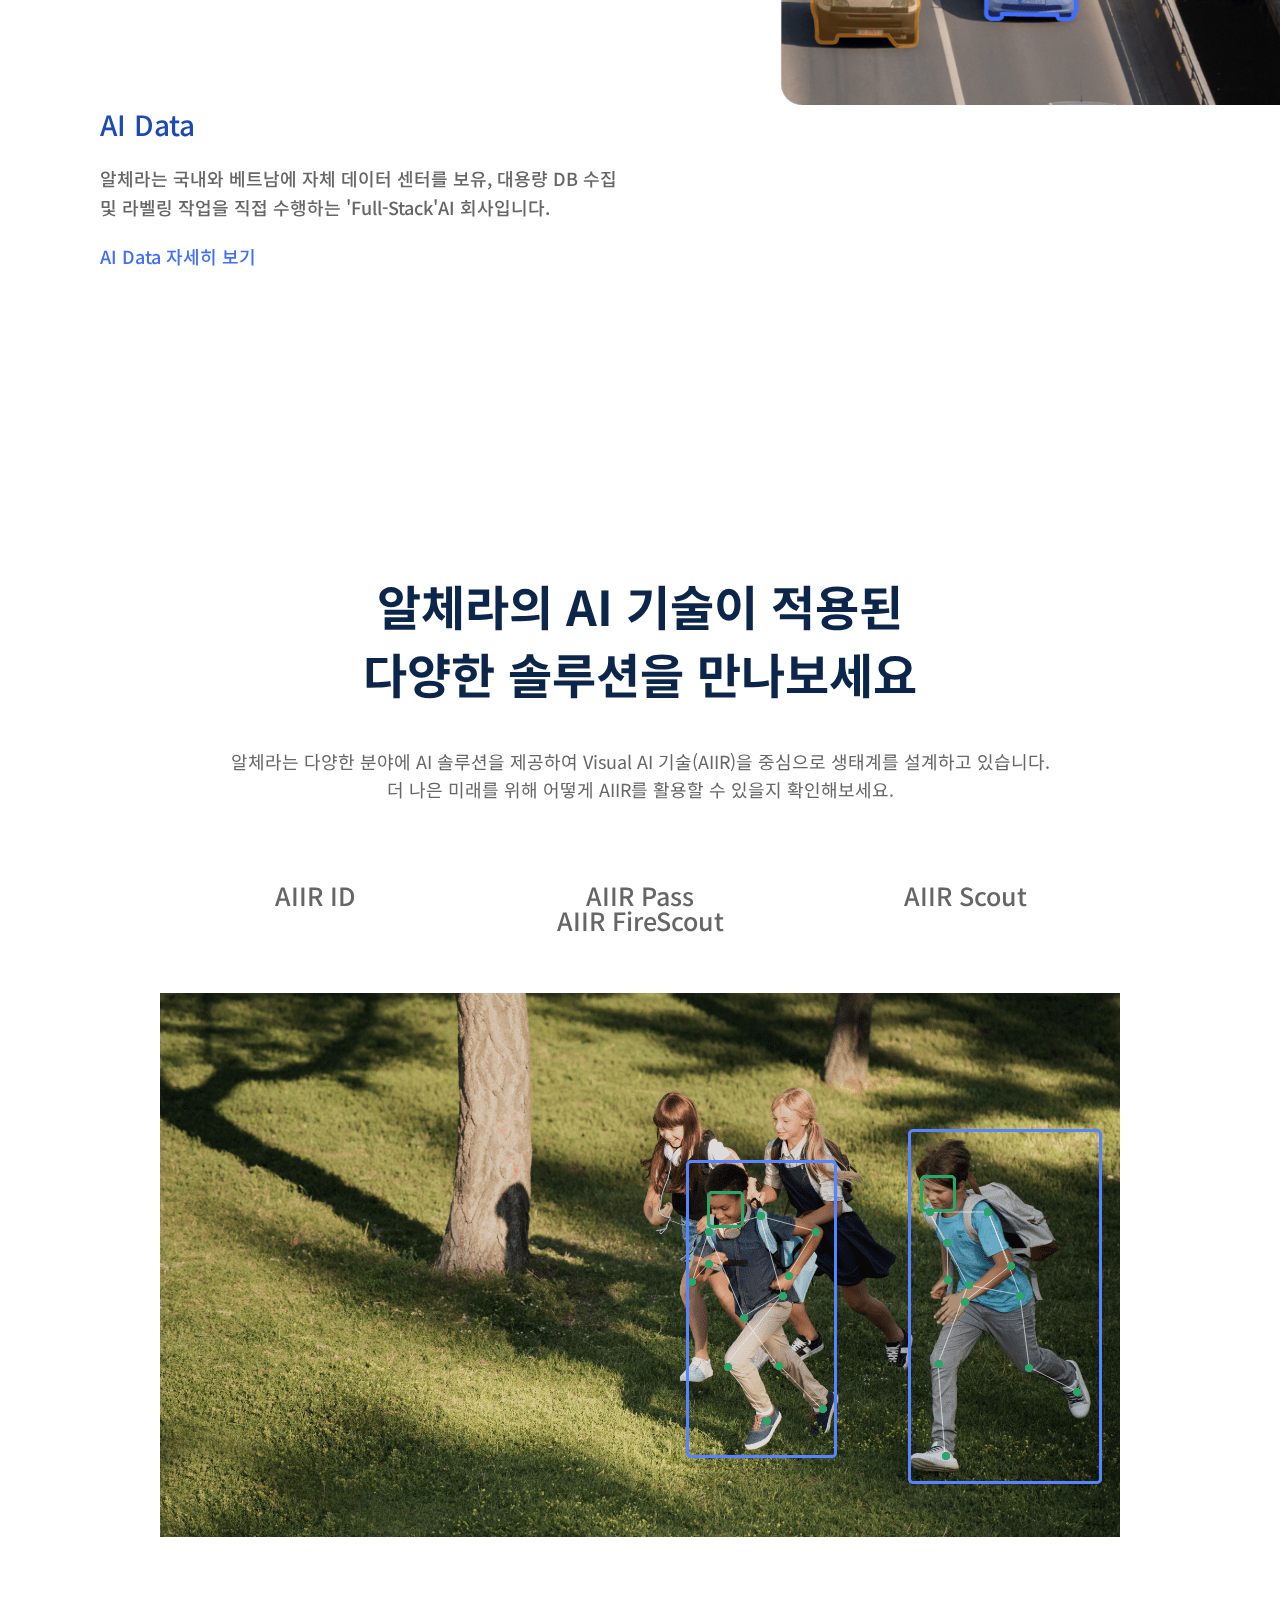
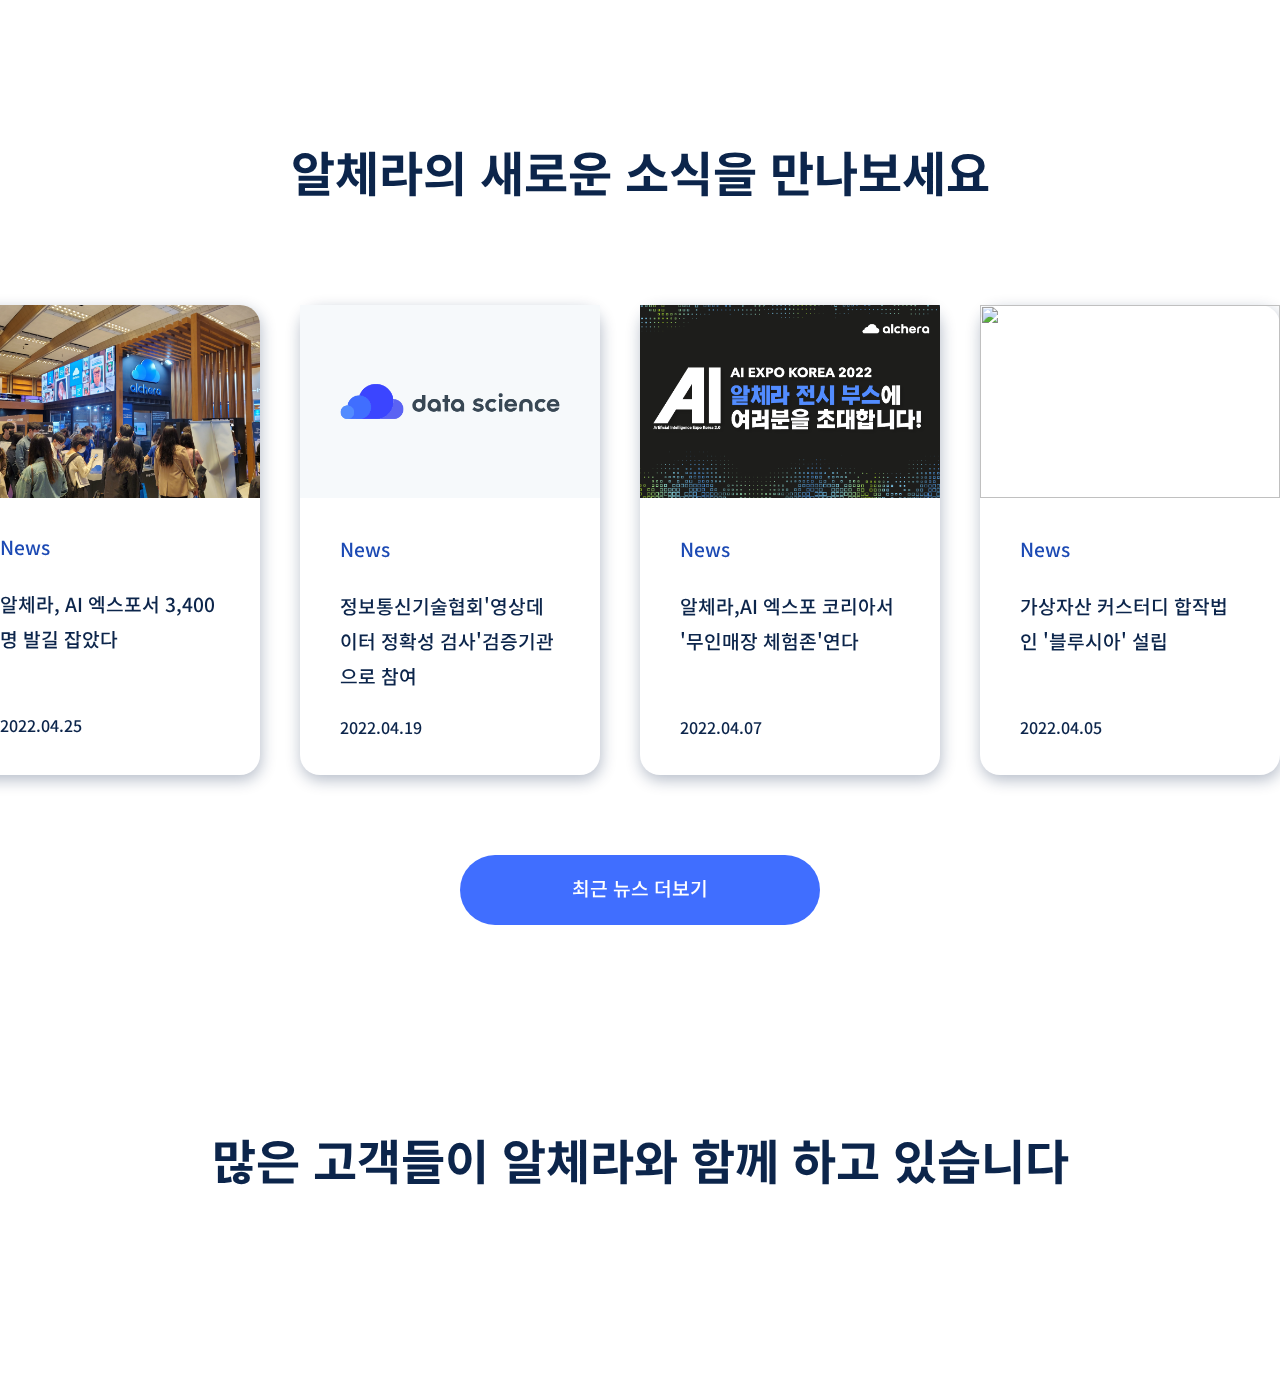
==== commit 2de290e8: "2022-05-01 study" ====
--- a/index.html
+++ b/index.html
@@ -52,7 +52,7 @@
       <div class="long-container">
         <div class="frist-section">
           <div class="inner">
-            <h2 class="mainTxt">Make your AI Dreams a Reality</h2>
+            <h2 class="mainTxt on">Make your AI Dreams a Reality</h2>
             <p>알체라는 얼굴, 영상인식 Visual AI 분야의 국내 1위 업체로<br>인공지능으로 고객의 삶과 사회를 혁신하는 AI회사입니다.</p>
             <div class="list-items">
               <div class="items">
--- a/css/style.css
+++ b/css/style.css
@@ -261,13 +261,20 @@
   font-weight: normal;
   text-align: center;
   margin: 0 auto;
-  transition: .5s ease;
   opacity: 0;
   top: -50px;
-}
-
-.first-section > .inner > .mainTxt.opc {
-  top: 0;
+  transition: .5s;
+  transition-property: transform, opacity;
+  transition-timing-function: ease-in-out;
+  transform: translateY(60px);
+}
+
+.first-section > .inner > .on {
+  position: relative;
+  transition-property: transform, opacity;
+  transition-timing-function: ease-in-out;
+  overflow: visible;
+  transform: translateY(0);
   opacity: 1;
 }
 
@@ -278,12 +285,26 @@
   margin-top: 40px;
   margin-left: auto;
   margin-right: auto;
+  transition: .5s;
+  opacity: 0;
+  position: relative;
+  transition-property: transform, opacity;
+  transition-timing-function: ease-in-out;
+  overflow: visible;
+  transform: translateY(60px);
 }
 
 .list-items {
   display: flex;
   justify-content: space-around;
   margin-top: 100px;
+  transition: .5s;
+  opacity: 0;
+  position: relative;
+  transition-property: transform, opacity;
+  transition-timing-function: ease-in-out;
+  overflow: visible;
+  transform: translateY(60px);
 }
 
 .list-items .items {
@@ -340,6 +361,12 @@
   margin-top: 80px;
   border-radius: 20px;
   background-color: #f8f8f8;
+  opacity: 0;
+  transition: .5s;
+  transition-property: transform, opacity;
+  transition-timing-function: ease-in-out;
+  overflow: visible;
+  transform: translateY(60px);
 }
 
 .second-div dl {
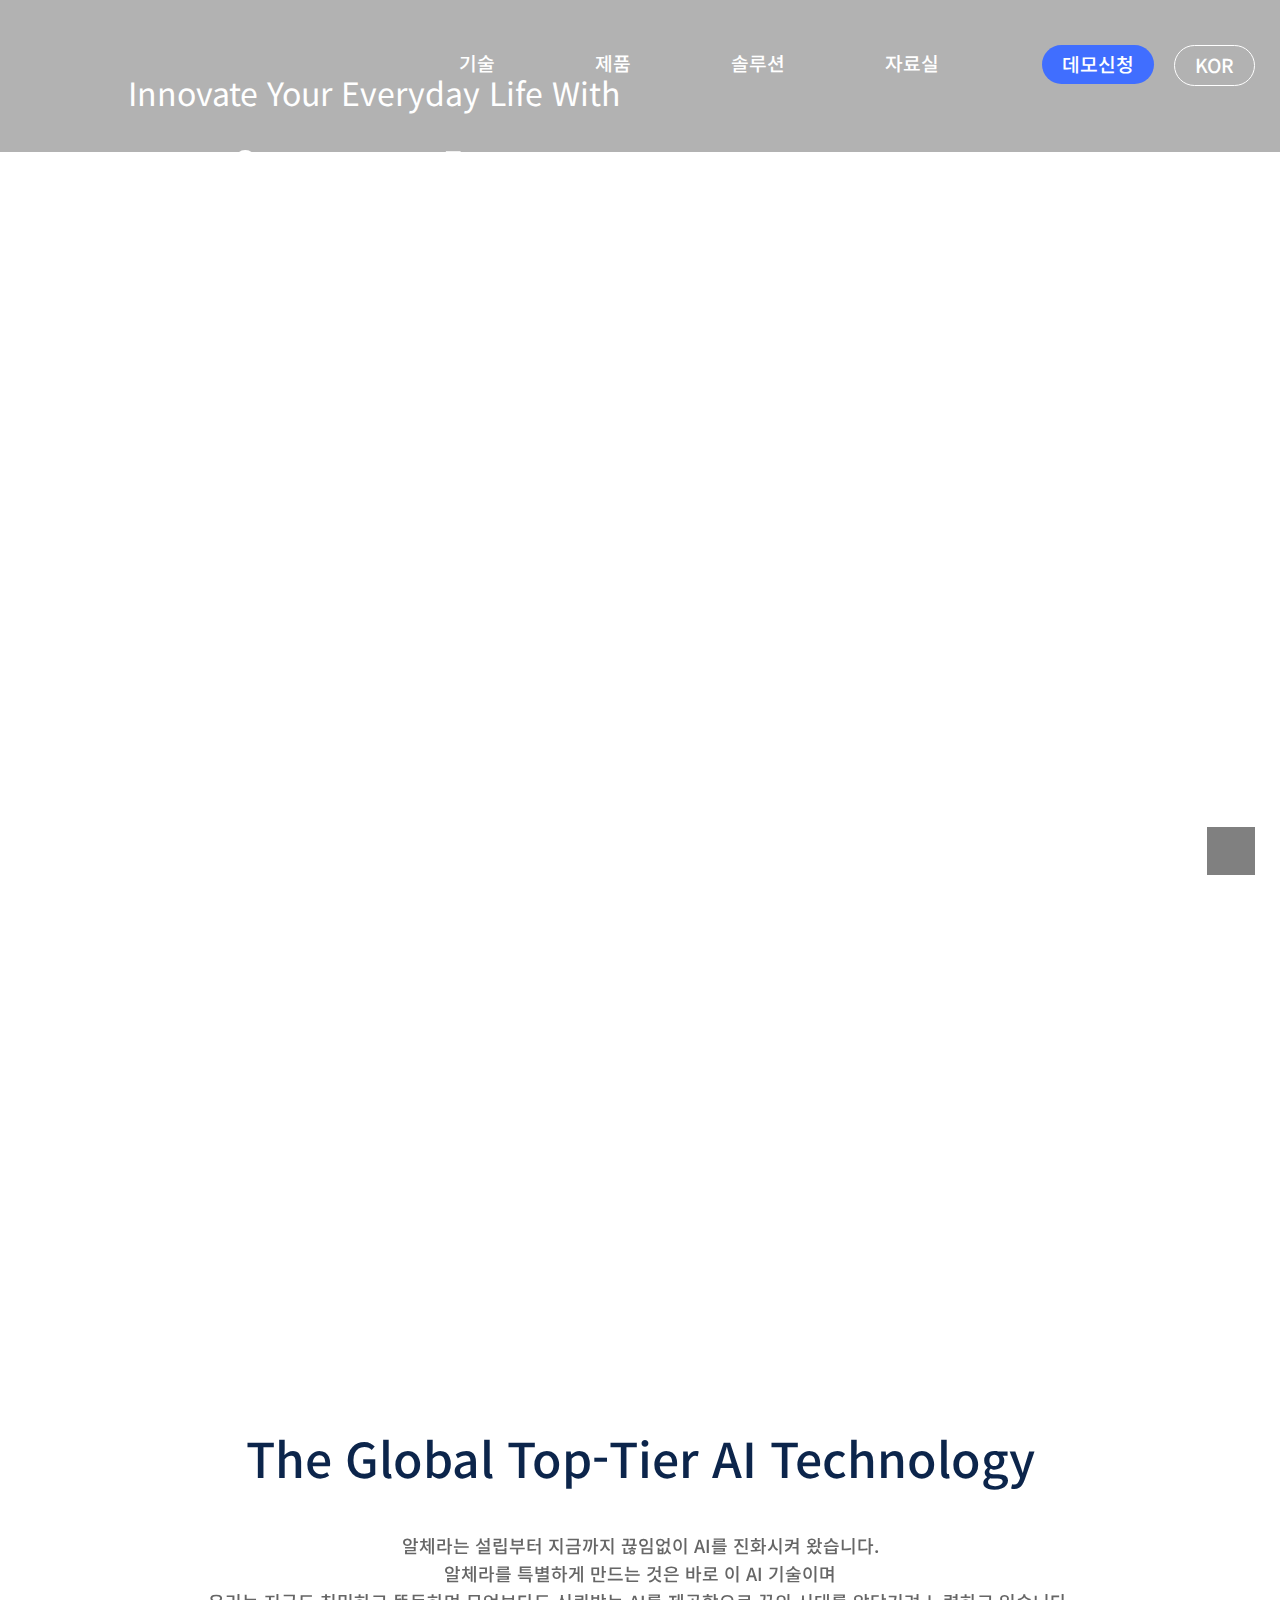
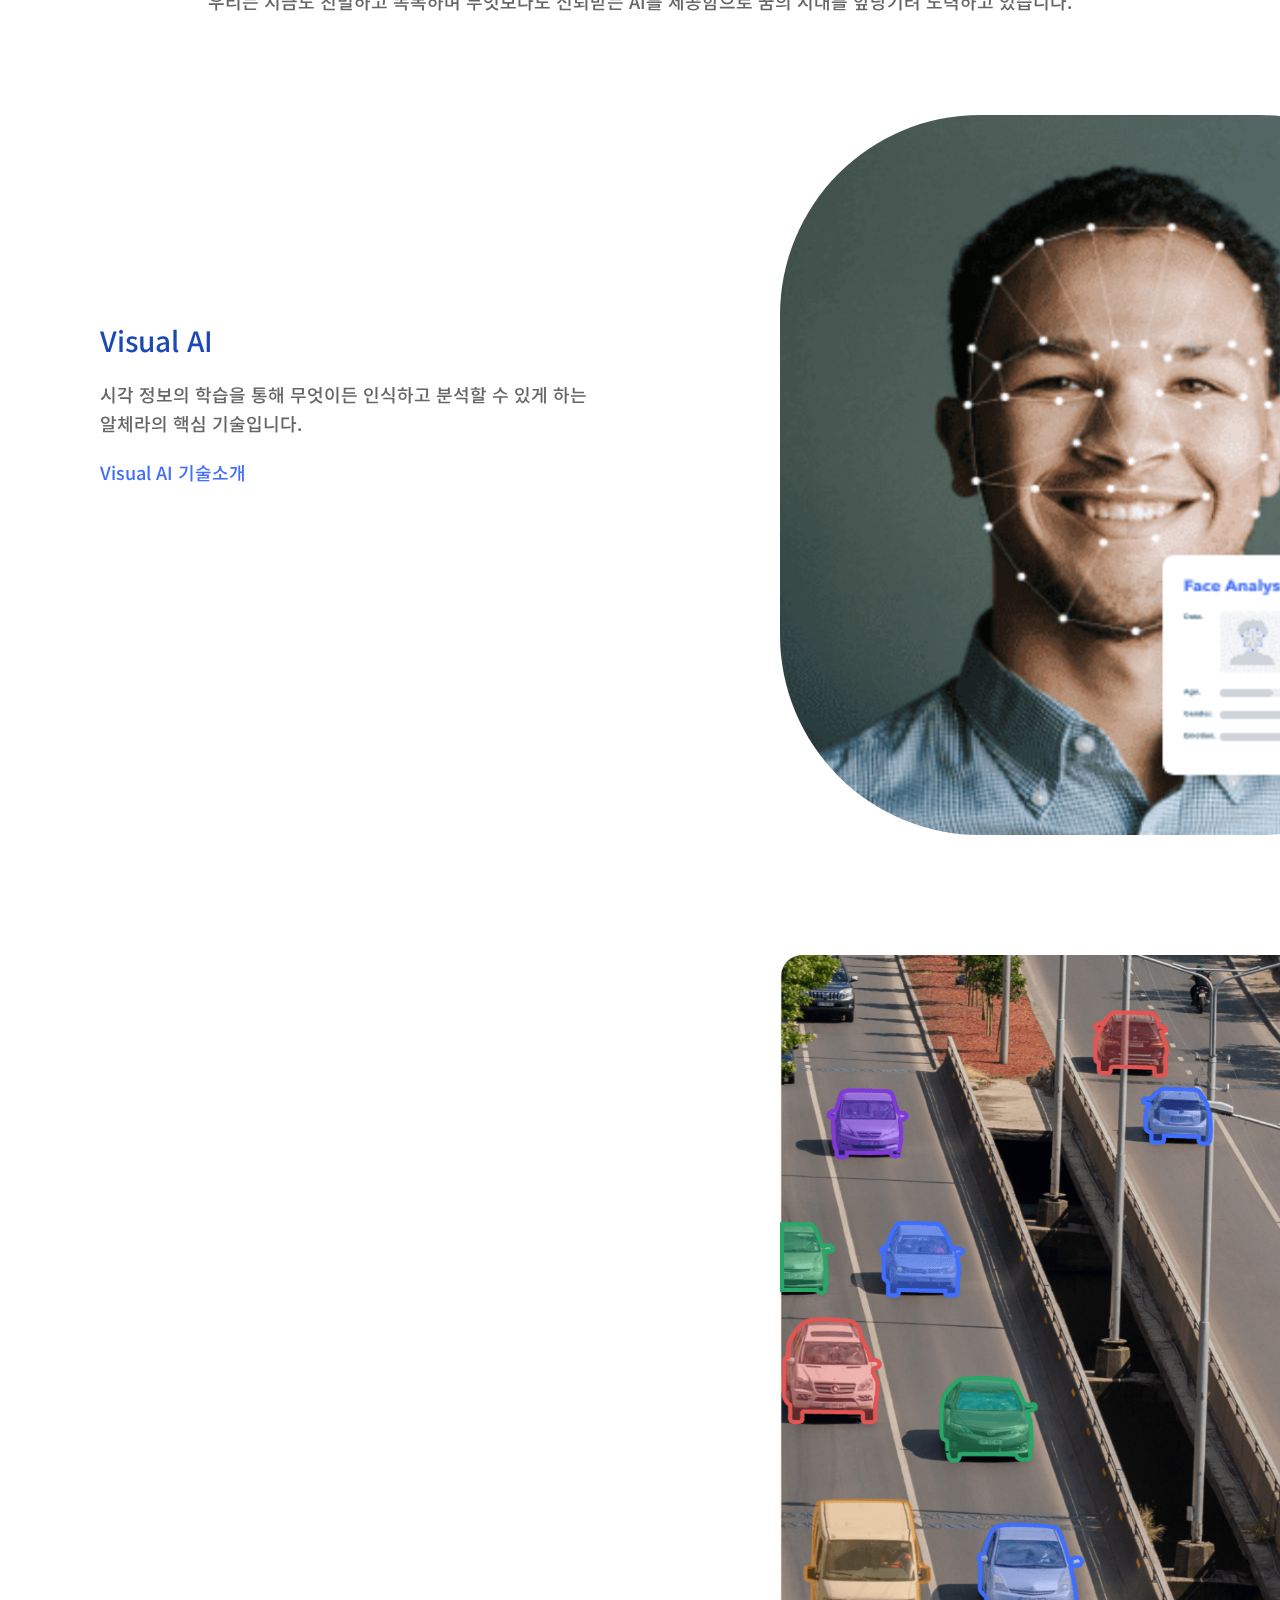
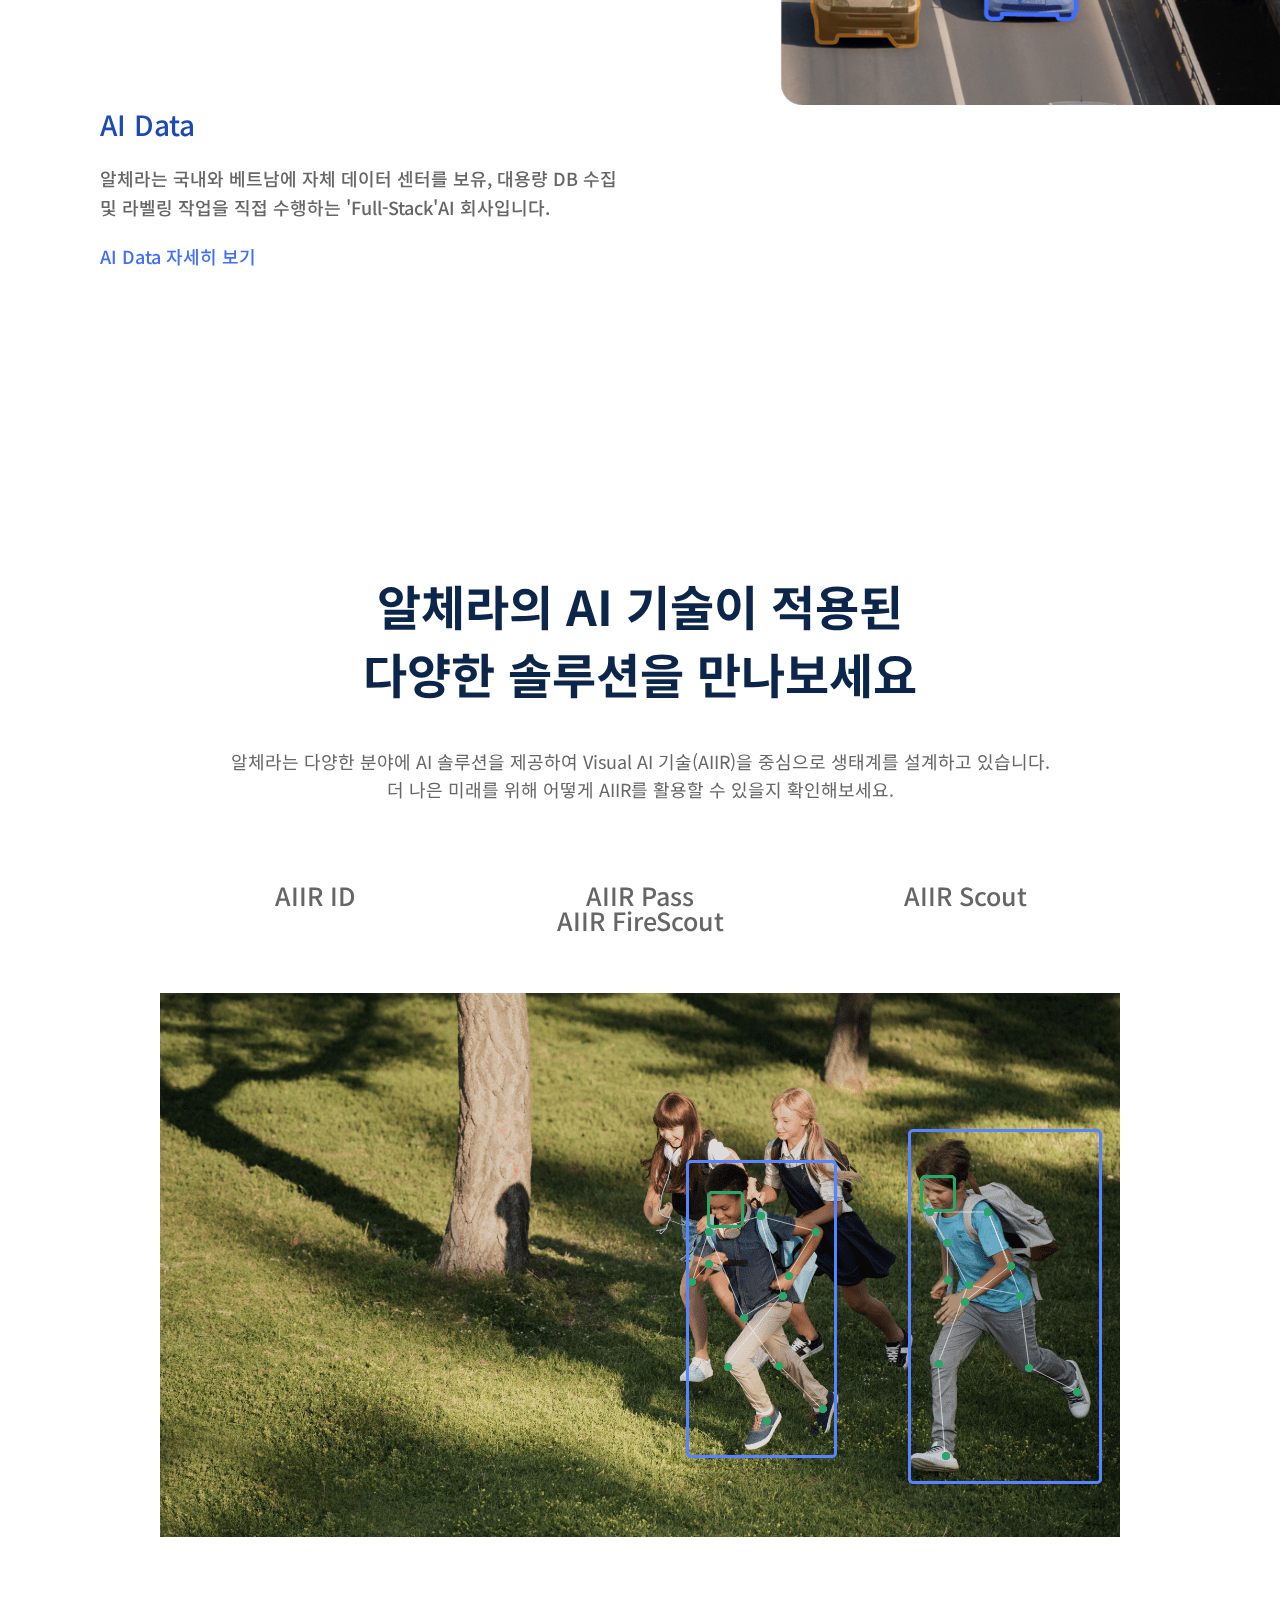
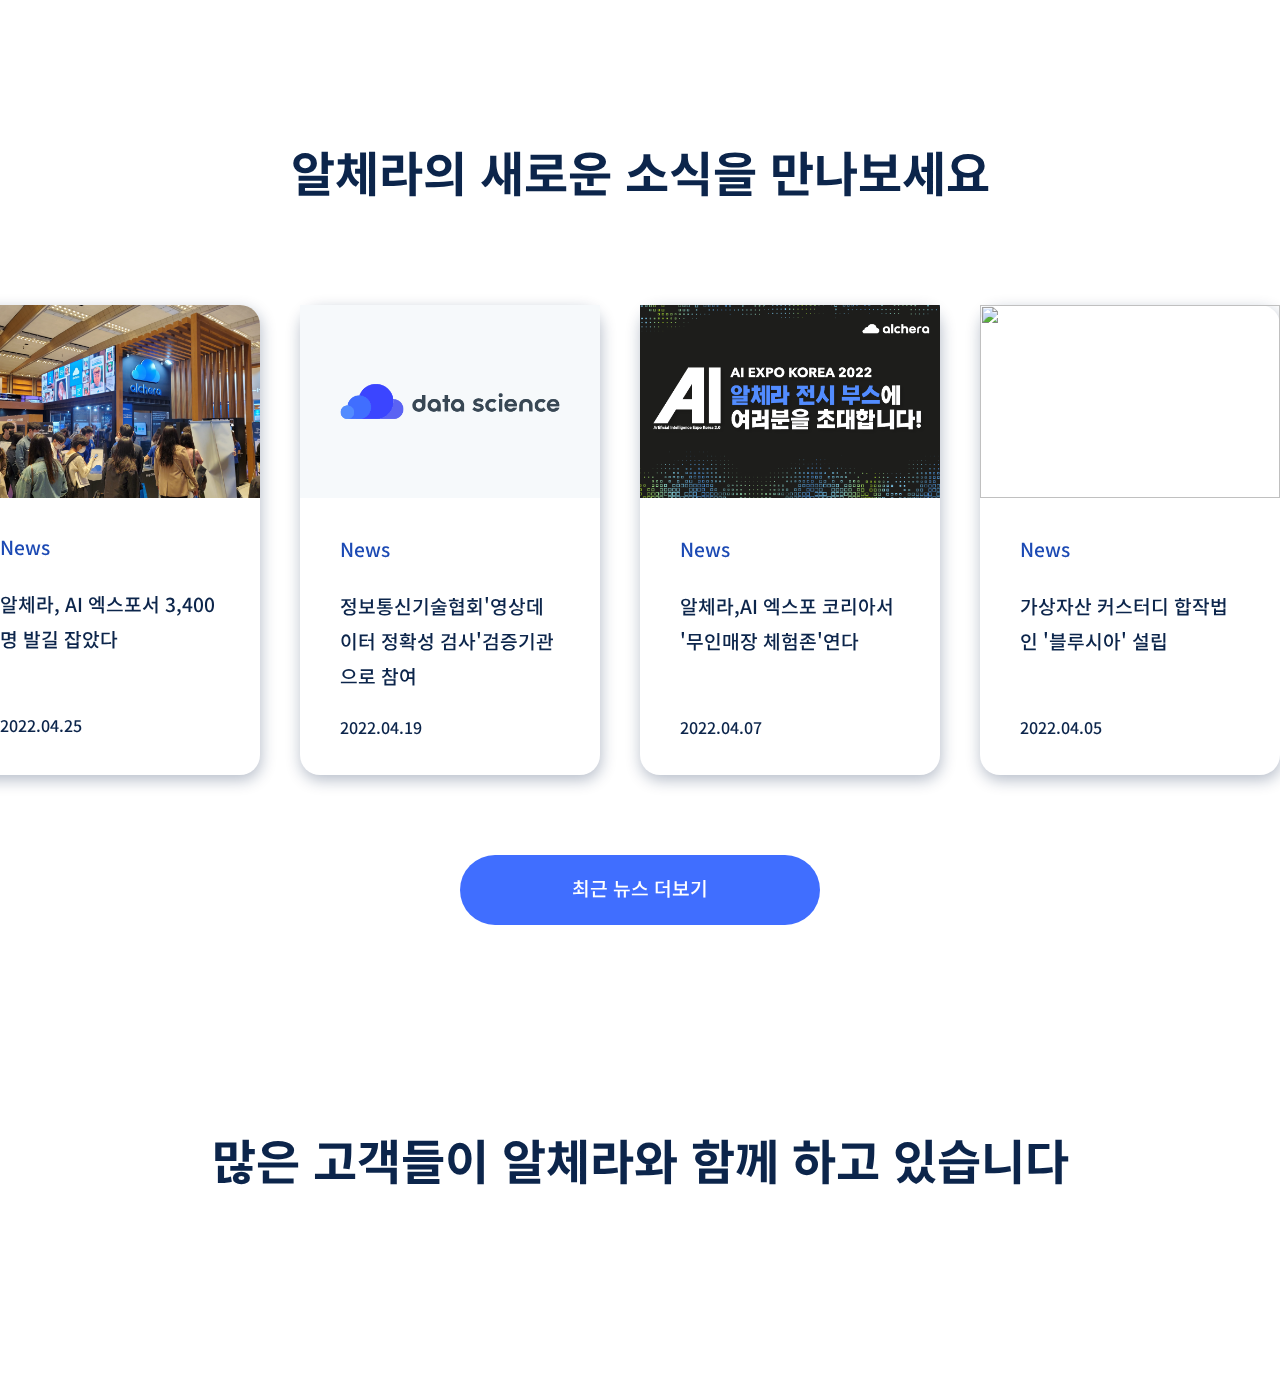
==== commit b596d85a: "first" ====
--- a/index.html
+++ b/index.html
@@ -50,9 +50,9 @@
     </div>
     <div id="container">
       <div class="long-container">
-        <div class="frist-section">
+        <div class="first-section">
           <div class="inner">
-            <h2 class="mainTxt on">Make your AI Dreams a Reality</h2>
+            <h2 class="mainTxt">Make your AI Dreams a Reality</h2>
             <p>알체라는 얼굴, 영상인식 Visual AI 분야의 국내 1위 업체로<br>인공지능으로 고객의 삶과 사회를 혁신하는 AI회사입니다.</p>
             <div class="list-items">
               <div class="items">
--- a/css/style.css
+++ b/css/style.css
@@ -241,7 +241,7 @@
 }
 
 
-.frist-section {
+.first-section {
   position: relative;
   width: 100%;
   margin: 0 auto;
@@ -249,11 +249,11 @@
   text-align: center;
 }
 
-.frist-section .inner {
-  position: relative;
-}
-
-.frist-section > .inner > .mainTxt {
+.first-section .inner {
+  position: relative;
+}
+
+.first-section > .inner > .mainTxt {
   width: 980px;
   color: #0c254b;
   font-size: 48px;
@@ -262,23 +262,14 @@
   text-align: center;
   margin: 0 auto;
   opacity: 0;
-  top: -50px;
   transition: .5s;
-  transition-property: transform, opacity;
   transition-timing-function: ease-in-out;
   transform: translateY(60px);
 }
 
-.first-section > .inner > .on {
-  position: relative;
-  transition-property: transform, opacity;
-  transition-timing-function: ease-in-out;
-  overflow: visible;
-  transform: translateY(0);
-  opacity: 1;
-}
-
-.frist-section > .inner > p {
+
+
+.first-section > .inner > p {
   width: 980px;
   font-size: 20px;
   line-height: 30px;
@@ -291,7 +282,6 @@
   transition-property: transform, opacity;
   transition-timing-function: ease-in-out;
   overflow: visible;
-  transform: translateY(60px);
 }
 
 .list-items {
@@ -304,7 +294,6 @@
   transition-property: transform, opacity;
   transition-timing-function: ease-in-out;
   overflow: visible;
-  transform: translateY(60px);
 }
 
 .list-items .items {
@@ -363,6 +352,7 @@
   background-color: #f8f8f8;
   opacity: 0;
   transition: .5s;
+  transition-delay: .1s;
   transition-property: transform, opacity;
   transition-timing-function: ease-in-out;
   overflow: visible;
@@ -384,6 +374,13 @@
 }
 
 .third-div {
+  opacity: 0;
+  transition: .5s;
+  transition-delay: 0s;
+  transition-property: transform, opacity;
+  transition-timing-function: ease-in-out;
+  overflow: visible;
+  transform: translateY(60px);
   margin-top: 80px;
 }
 
@@ -679,3 +676,9 @@
   box-sizing: border-box;
   overflow: hidden;
 }
+
+
+.on {
+  transform: translateY(0);
+  opacity: 1;
+}
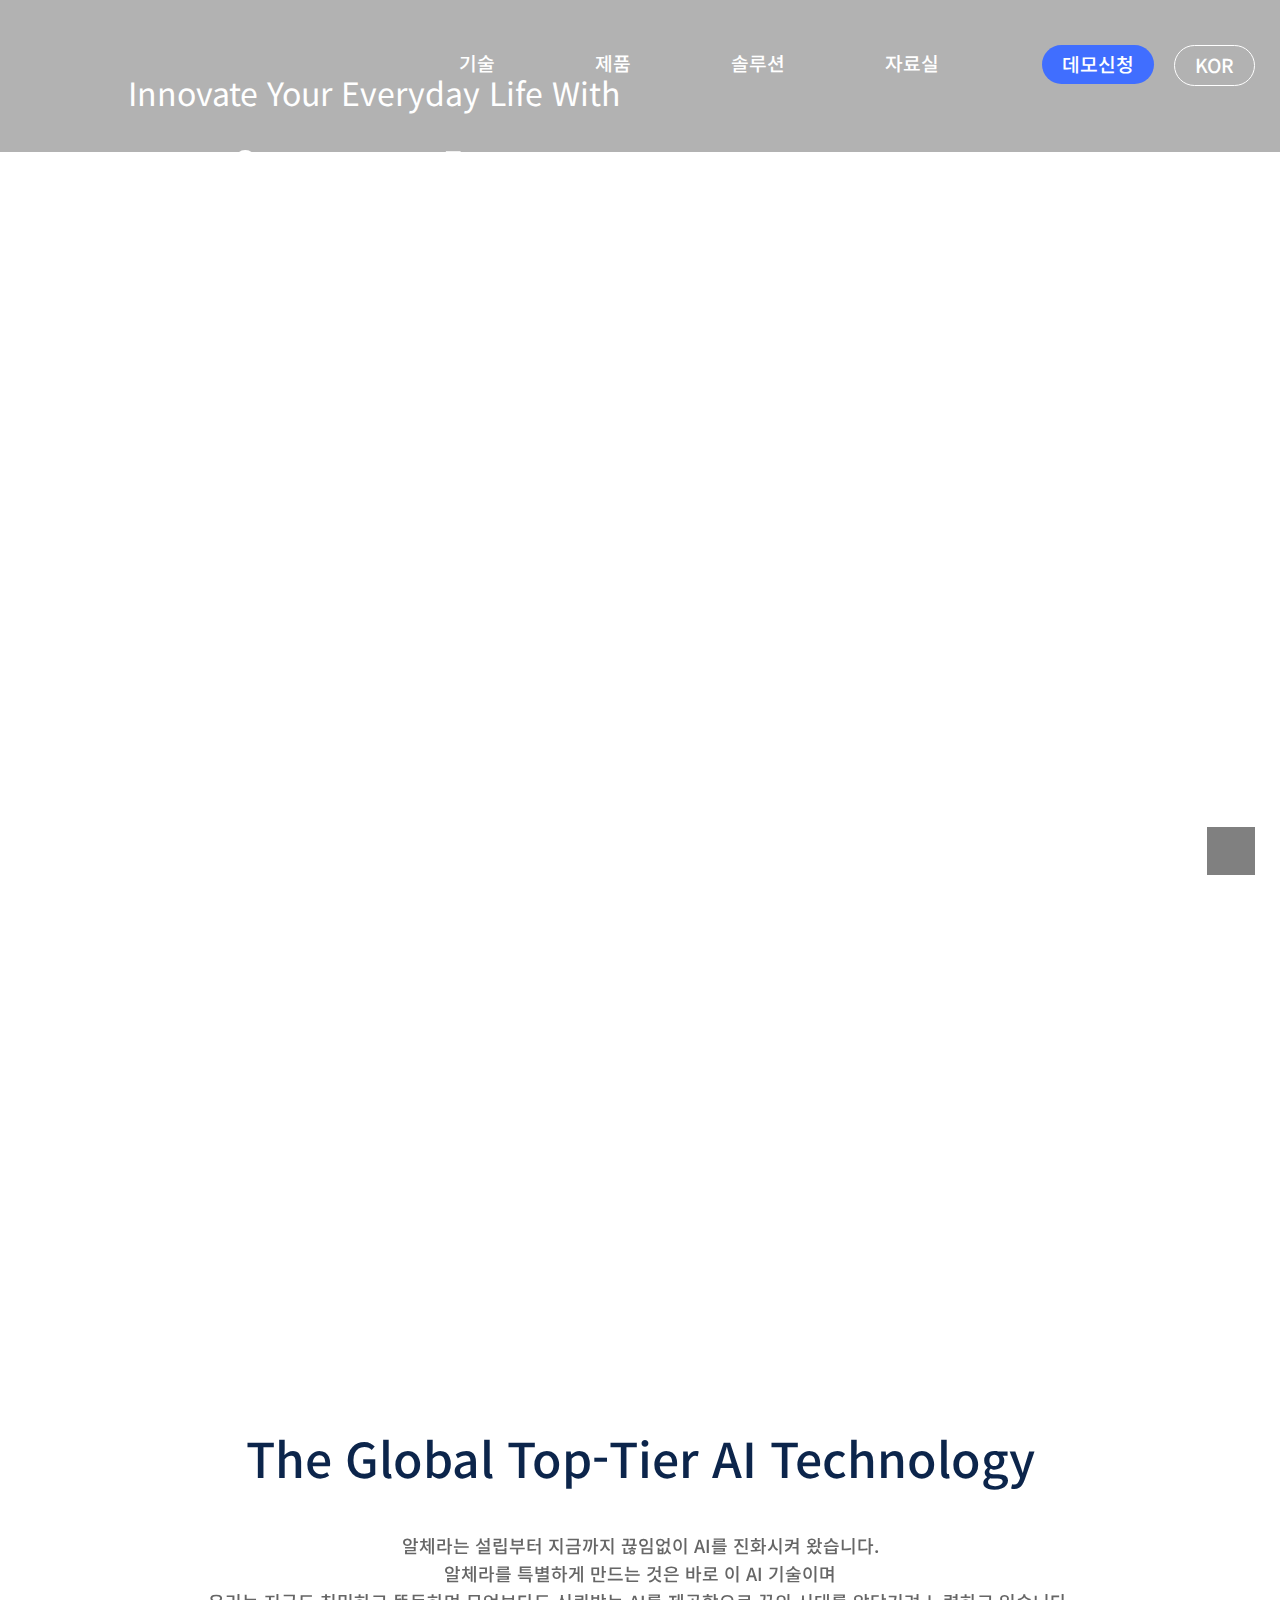
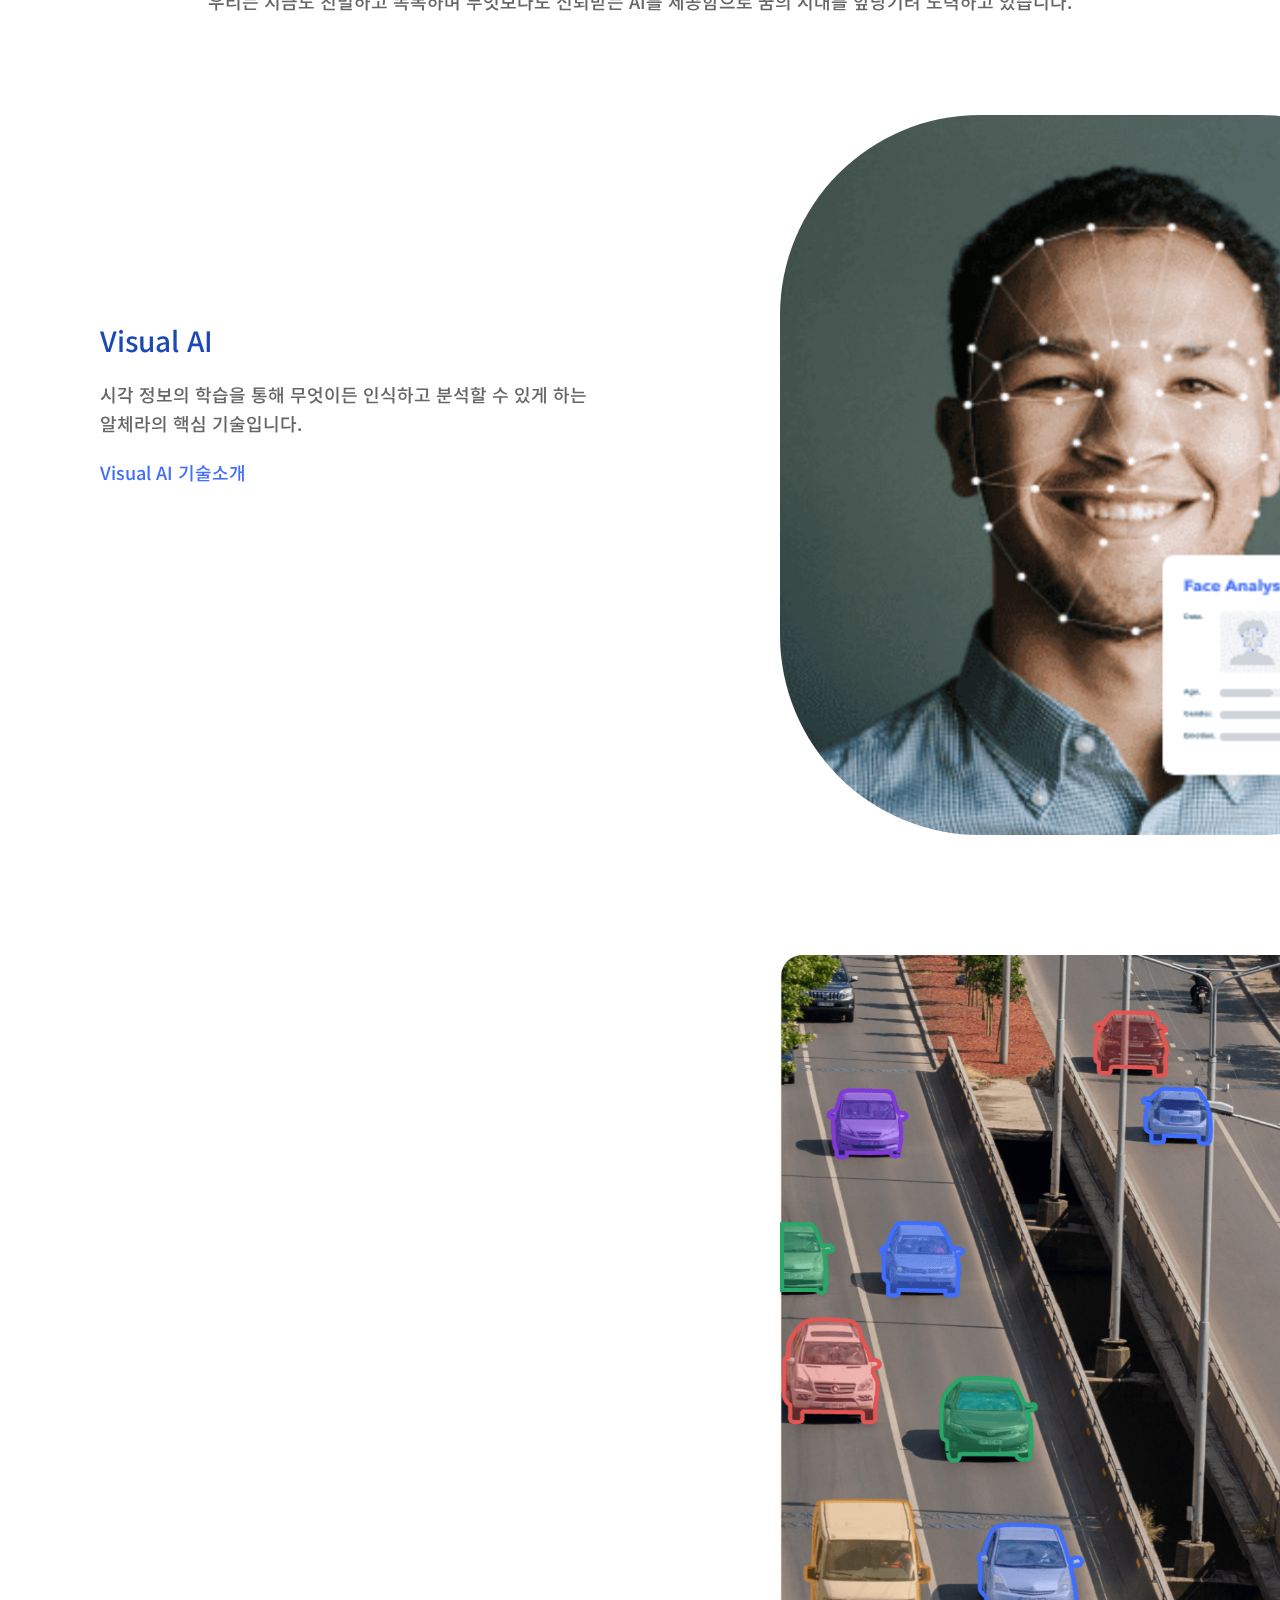
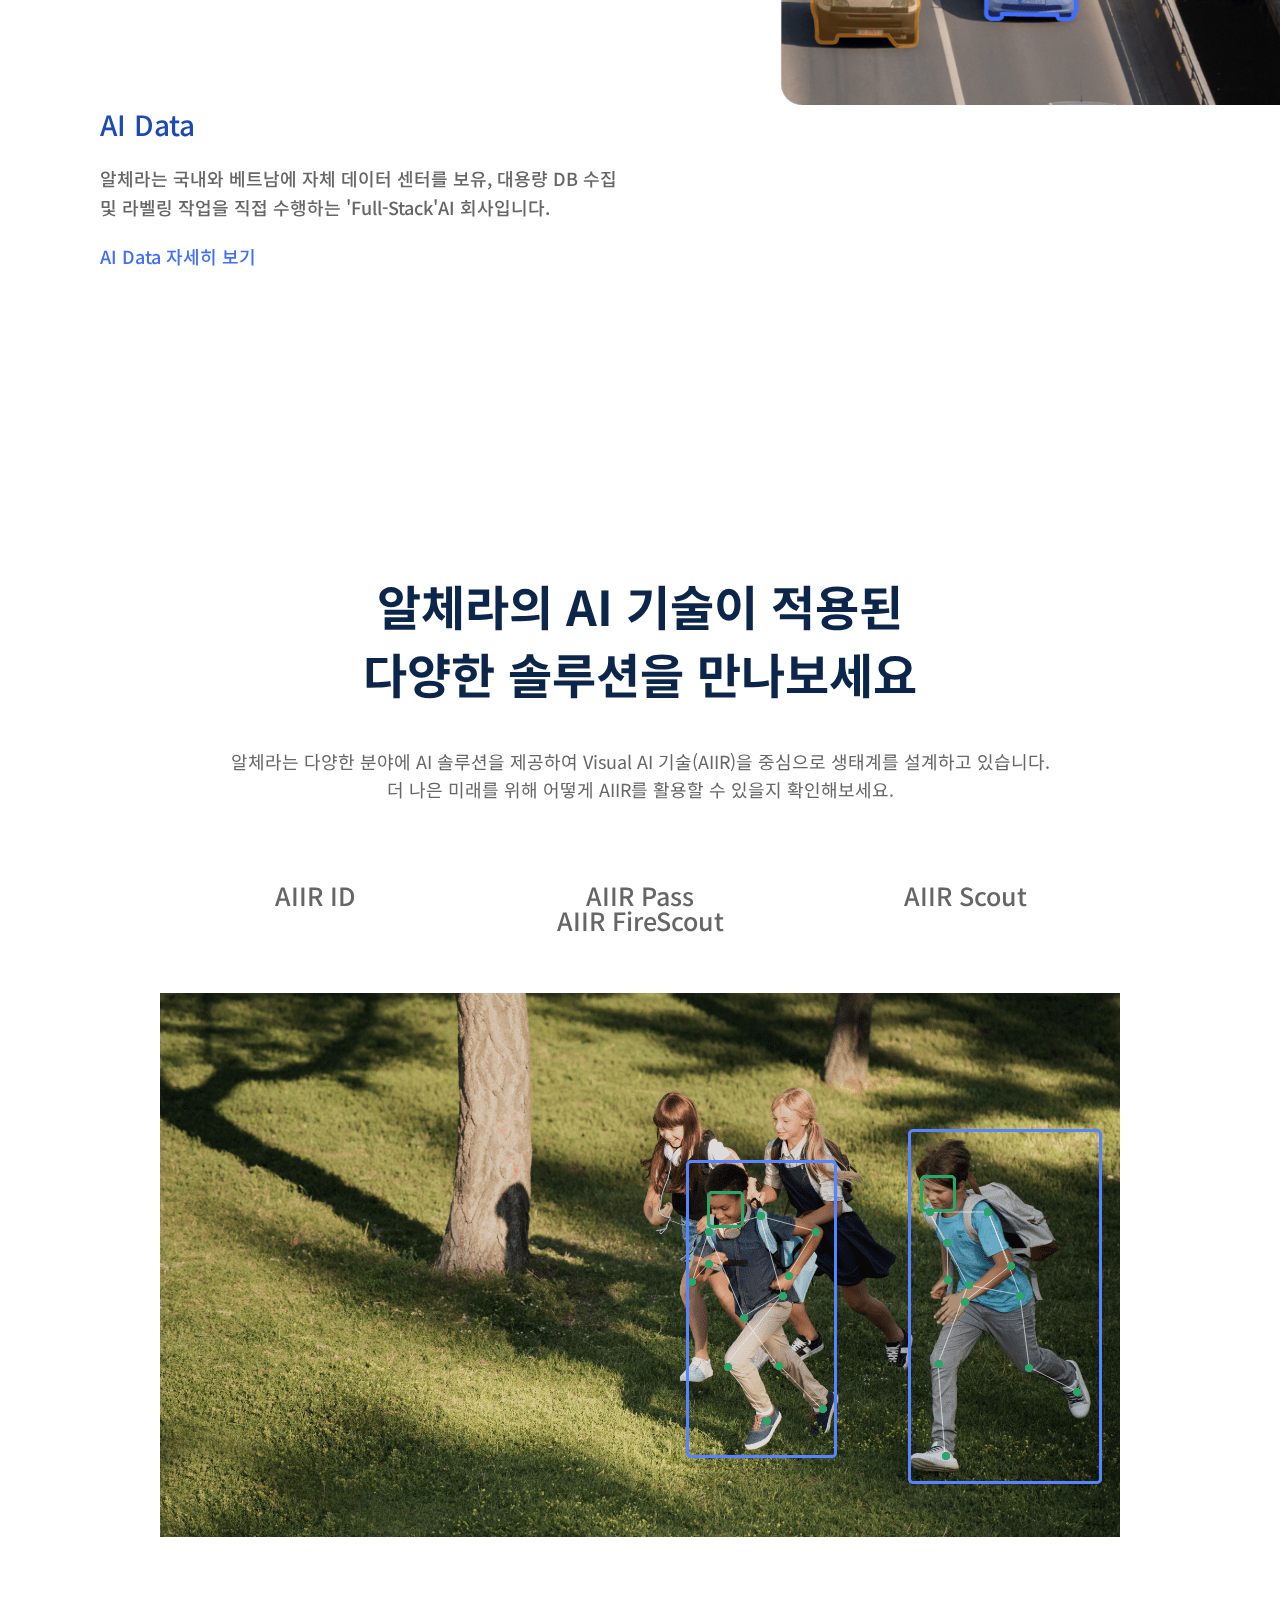
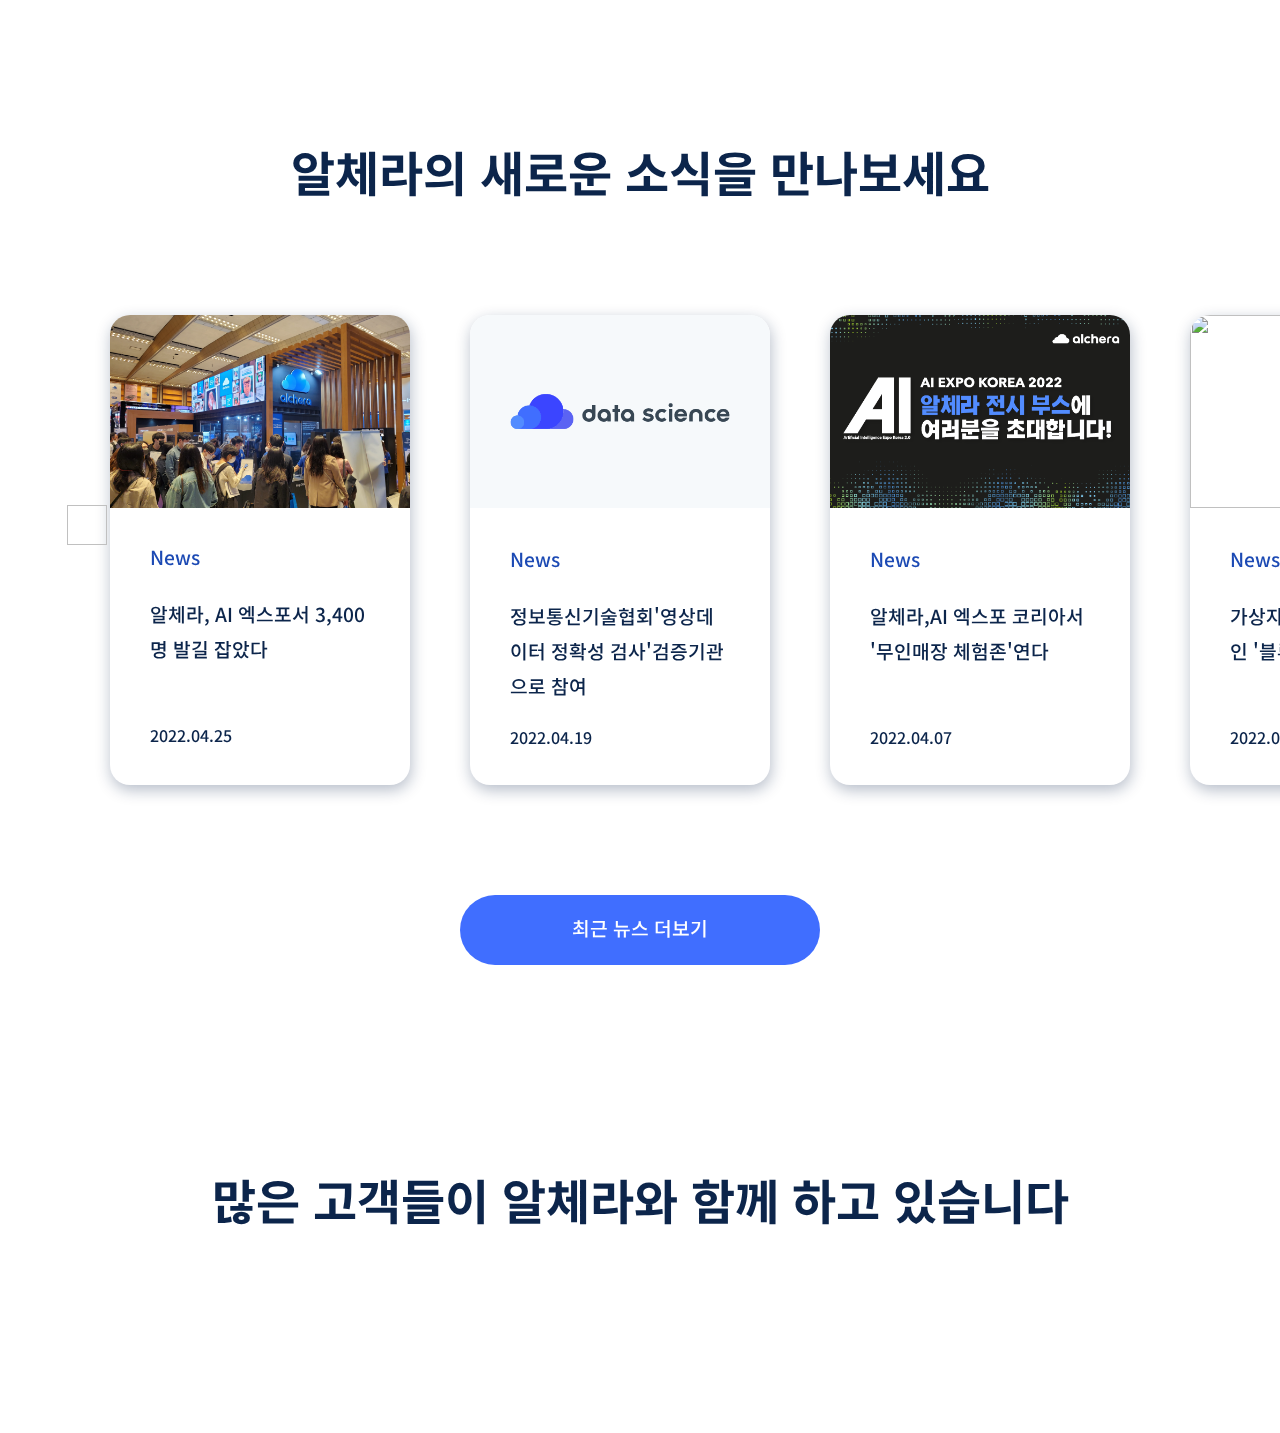
==== commit 536f46b3: "2022-05-04 clone" ====
--- a/index.html
+++ b/index.html
@@ -210,6 +210,84 @@
                       </div>
                     </a>
                   </div>
+                  <div class="news">
+                    <a href="#">
+                      <div class="new-chart">
+                        <div class="news-img"><img src="./img/news05.png" alt=""></div>
+                        <div class="info">
+                          <div class="new-tag">News</div>
+                          <div class="new-name">가상자산 커스터디 합작법인 '블루시아' 설립</div>
+                          <div class="new-date">2022.04.05</div>
+                        </div>
+                      </div>
+                    </a>
+                  </div>
+                  <div class="news">
+                    <a href="#">
+                      <div class="new-chart">
+                        <div class="news-img"><img src="./img/news06.png" alt=""></div>
+                        <div class="info">
+                          <div class="new-tag">News</div>
+                          <div class="new-name">가상자산 커스터디 합작법인 '블루시아' 설립</div>
+                          <div class="new-date">2022.04.05</div>
+                        </div>
+                      </div>
+                    </a>
+                  </div>
+                  <div class="news">
+                    <a href="#">
+                      <div class="new-chart">
+                        <div class="news-img"><img src="./img/news07.png" alt=""></div>
+                        <div class="info">
+                          <div class="new-tag">News</div>
+                          <div class="new-name">가상자산 커스터디 합작법인 '블루시아' 설립</div>
+                          <div class="new-date">2022.04.05</div>
+                        </div>
+                      </div>
+                    </a>
+                  </div>
+                  <div class="news">
+                    <a href="#">
+                      <div class="new-chart">
+                        <div class="news-img"><img src="./img/news08.png" alt=""></div>
+                        <div class="info">
+                          <div class="new-tag">News</div>
+                          <div class="new-name">가상자산 커스터디 합작법인 '블루시아' 설립</div>
+                          <div class="new-date">2022.04.05</div>
+                        </div>
+                      </div>
+                    </a>
+                  </div>
+                  <div class="news">
+                    <a href="#">
+                      <div class="new-chart">
+                        <div class="news-img"><img src="./img/news09.png" alt=""></div>
+                        <div class="info">
+                          <div class="new-tag">News</div>
+                          <div class="new-name">가상자산 커스터디 합작법인 '블루시아' 설립</div>
+                          <div class="new-date">2022.04.05</div>
+                        </div>
+                      </div>
+                    </a>
+                  </div>
+                  <div class="news">
+                    <a href="#">
+                      <div class="new-chart">
+                        <div class="news-img"><img src="./img/news10.png" alt=""></div>
+                        <div class="info">
+                          <div class="new-tag">News</div>
+                          <div class="new-name">가상자산 커스터디 합작법인 '블루시아' 설립</div>
+                          <div class="new-date">2022.04.05</div>
+                        </div>
+                      </div>
+                    </a>
+                  </div>
+                </div>
+                <div class="btn-box">
+                  <img class="btn prev">
+                </div>
+                <div class="btn-box">
+                  <img class="btn next">
                 </div>
               </div>
             </div>
--- a/css/style.css
+++ b/css/style.css
@@ -179,7 +179,6 @@
   color: #fff;
   text-align: left;
   opacity: 1;
-  /* transform: translate(-50%, -50%); */
   transition: all .5s;
 }
 
@@ -281,6 +280,8 @@
   position: relative;
   transition-property: transform, opacity;
   transition-timing-function: ease-in-out;
+  transition: .5s;
+  transform: translateY(60px);
   overflow: visible;
 }
 
@@ -291,9 +292,9 @@
   transition: .5s;
   opacity: 0;
   position: relative;
+  transition: .5s;
   transition-property: transform, opacity;
   transition-timing-function: ease-in-out;
-  overflow: visible;
 }
 
 .list-items .items {
@@ -564,77 +565,44 @@
   color: #0c254b;
 }
 
+.five-section {
+  padding: 200px 0;
+  text-align: center;
+}
+
+.five-section h2 {
+  margin: 0 auto;
+  width: 980px;
+  color: #0c254b;
+  font-size: 48px;
+  line-height: 68px;
+}
+
 .news-list {
+  position: relative;
   margin-top: 100px;
+  margin-left: 20px;
   padding: 0 50px;
-}
-
-.new-slide {
+  width: 980px;
+  text-align: center;
+}
+
+.news-slide {
+  position: relative;
+  vertical-align: center;
+  width: 1420px;
   padding: 10px 10px 20px;
+  /* overflow: hidden; */
 }
 
 .slide-list {
   display: flex;
-  justify-content: center;
-  align-items: center;
-  width: 100%;
-  height: 100%;
-}
-
-.news {
-  max-width: 300px;
+  width: 100%;
   height: 470px;
-  margin-right: 40px;
-  box-shadow: 1px 5px 15px 0 rgba(12, 37, 75, 0.3);
-  /* border: 1px solid #fff; */
-  border-radius: 20px;
-}
-
-.news-chart {
-  border-radius: 20px;
-}
-
-.news-img01 {
-  width: 300px;
-  height: 193px;
-  background-image: url("../img/news01.png");
-  background-size: cover;
-  background-repeat: no-repeat;
-  border-top-left-radius: 20px;
-  border-top-right-radius: 20px;
-}
-
-.new-chart .news-img img {
-  width: 300px;
-  height: 193px;
-  background-repeat: no-repeat;
-}
-
-.new-chart .info {
-  padding: 40px;
-  text-align: left;
-}
-
-.info .new-tag {
-  color: #1c4ab4;
-}
-
-.info .new-name {
-  margin-top: 30px;
-  min-height: 110px;
-  line-height: 1.8;
-  font-weight: 500;
-  color: #0c254b;
-}
-
-.info .new-date {
-  margin-top: 20px;
-  font-size: 16px;
-  color: #0c254b;
+  padding-bottom: 10px;
 }
 
 .newsbtn {
-
   margin-top: 80px;
 }
 
@@ -649,18 +617,97 @@
   background-color: #406eff
 }
 
-.five-section {
-  padding: 200px 0;
-  text-align: center;
-}
-
-.five-section h2 {
-  margin: 0 auto;
-  width: 980px;
+.news {
+  float: left;
+  max-width: 300px;
+  height: 470px;
+  margin: 0 30px;
+  box-shadow: 1px 5px 15px 0 rgba(12, 37, 75, 0.3);
+  /* border: 1px solid #fff; */
+  border-radius: 20px;
+}
+
+.new:last-child {
+  margin-right: 0;
+}
+
+.news-chart {
+  border-radius: 20px;
+}
+
+.news-img01 {
+  width: 300px;
+  height: 193px;
+  background-image: url("../img/news01.png");
+  background-size: cover;
+  background-repeat: no-repeat;
+  border-top-left-radius: 20px;
+  border-top-right-radius: 20px;
+}
+
+.new-chart .news-img img {
+  width: 300px;
+  height: 193px;
+  border-top-left-radius: 20px;
+  border-top-right-radius: 20px;
+  background-repeat: no-repeat;
+}
+
+.new-chart .info {
+  padding: 40px;
+  text-align: left;
+}
+
+.info .new-tag {
+  color: #1c4ab4;
+}
+
+.info .new-name {
+  margin-top: 30px;
+  min-height: 110px;
+  line-height: 1.8;
+  font-weight: 500;
   color: #0c254b;
-  font-size: 48px;
-  line-height: 68px;
-}
+}
+
+.info .new-date {
+  margin-top: 20px;
+  font-size: 16px;
+  color: #0c254b;
+}
+
+
+.btn-box {
+  position: absolute;
+  width: 40px;
+  height: 40px;
+  /* overflow: hidden; */
+  top: 200px;
+  left: -38px;
+  z-index: 100;
+  border-style: none;
+}
+
+.btn-box img {
+  position: relative;
+  width: 40px;
+  height: 40px;
+  cursor: pointer;
+  background-repeat: no-repeat;
+  background-size: cover;
+  border-style: none;
+}
+
+.btn-box .prev {
+  background-image: url("https://alchera.ai/assets/front/images/common/svg/btn_swiper_prev.svg");
+}
+
+.btn-box .next {
+  position: relative;
+  right: -1430px;
+  background-image: url("https://alchera.ai/assets/front/images/common/svg/btn_swiper_next.svg");
+}
+
 
 #footer {
   position: relative;
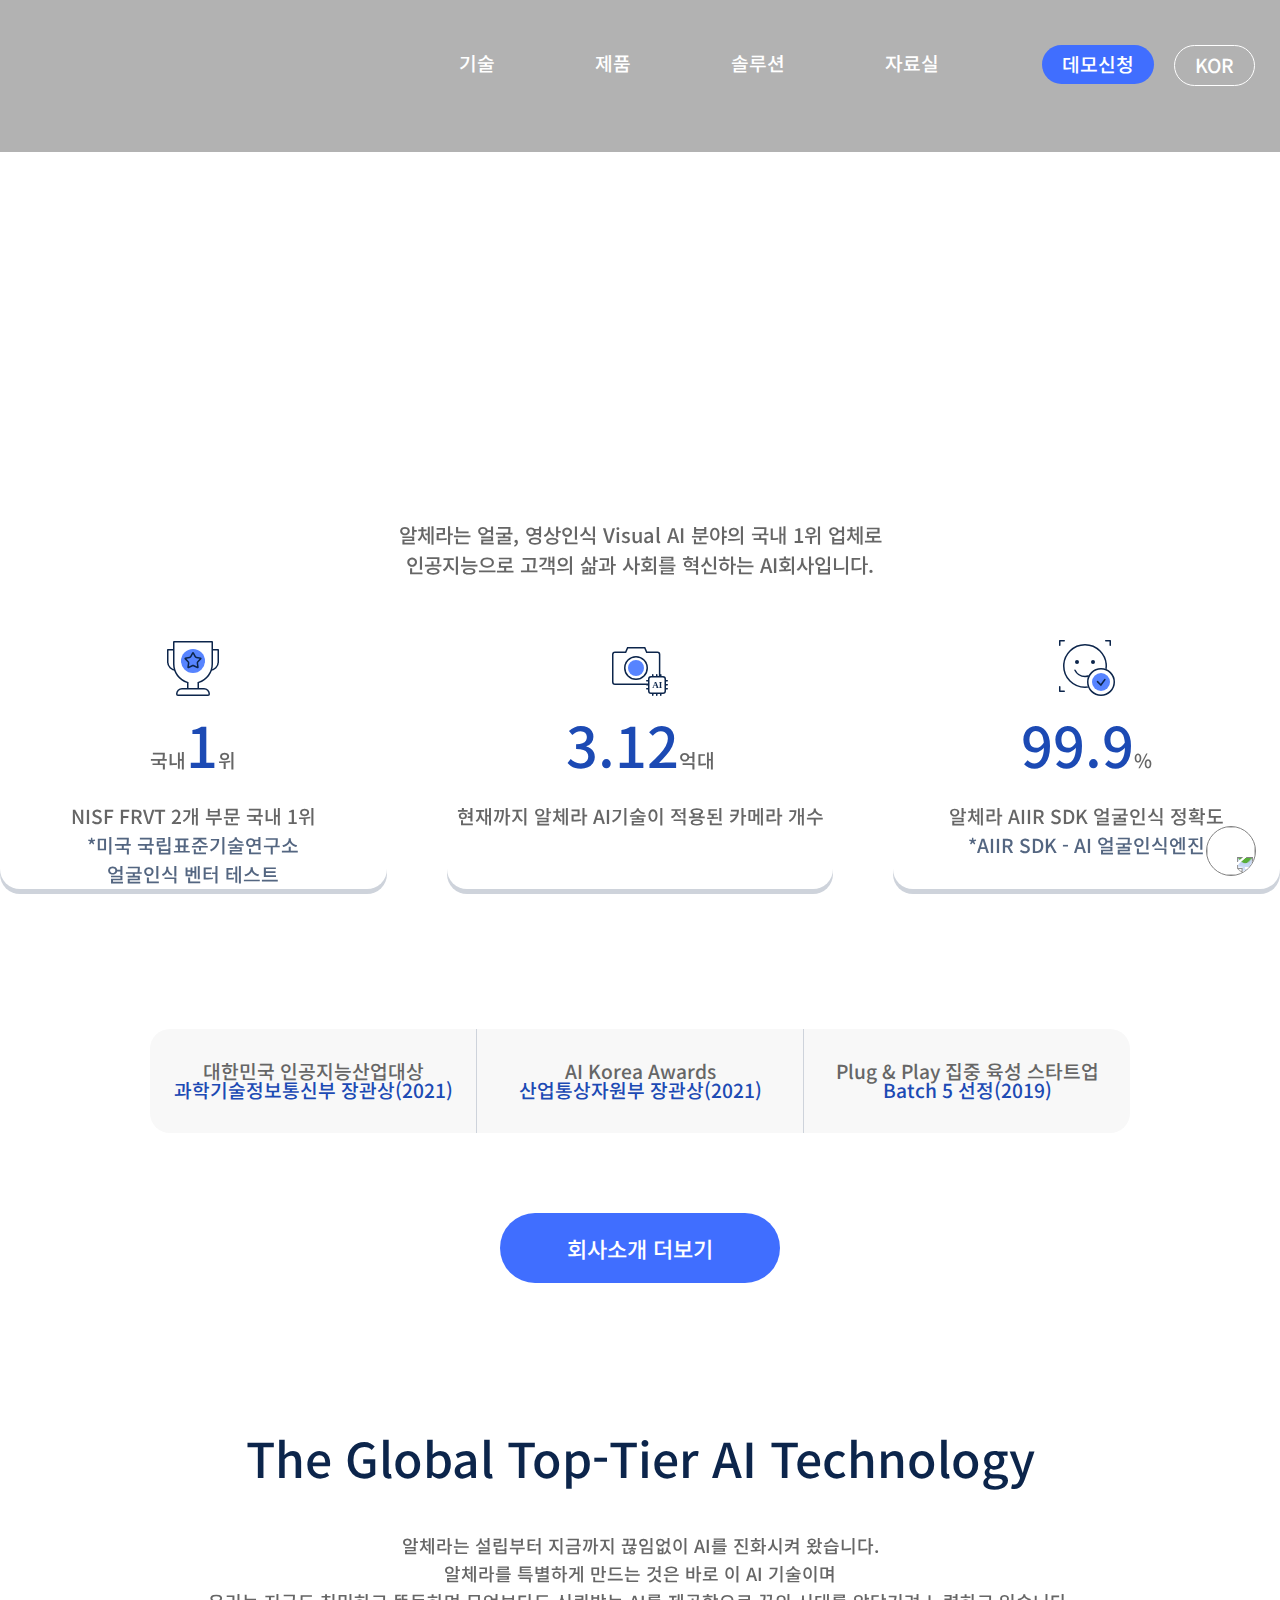
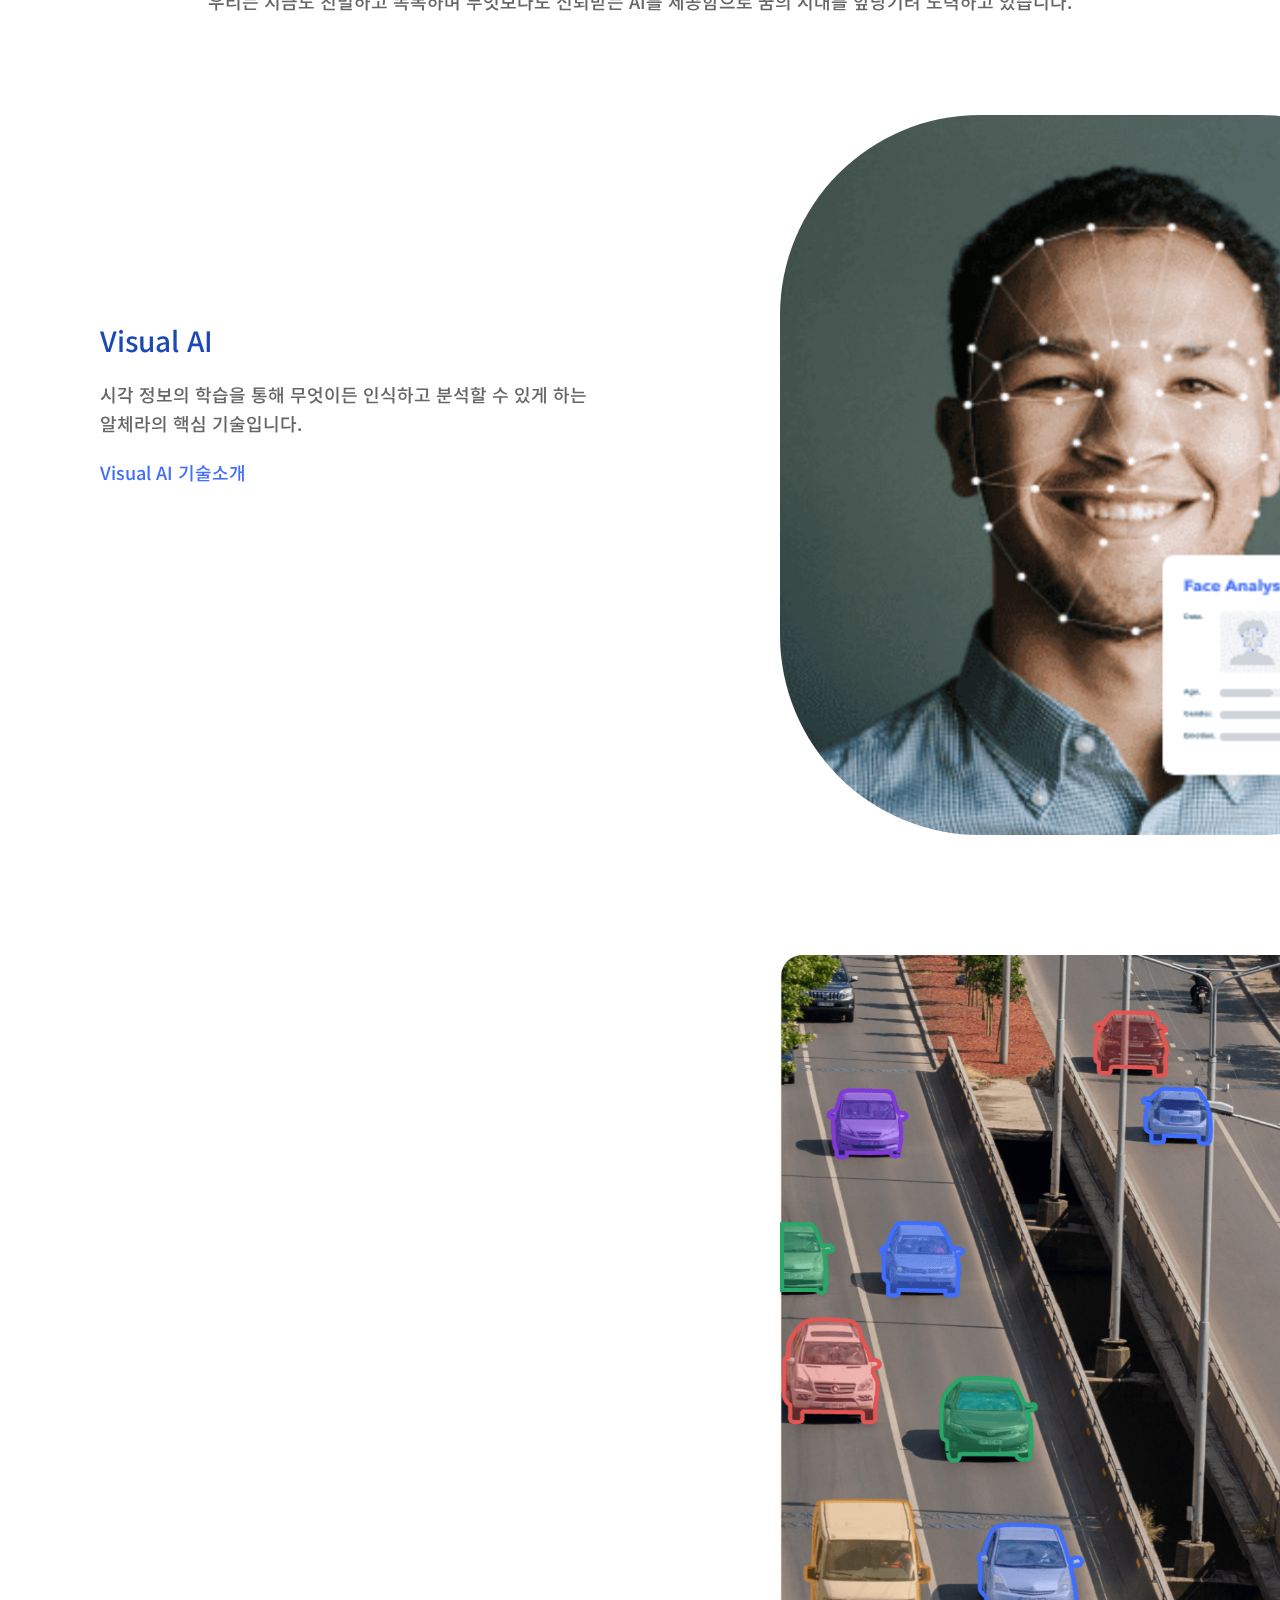
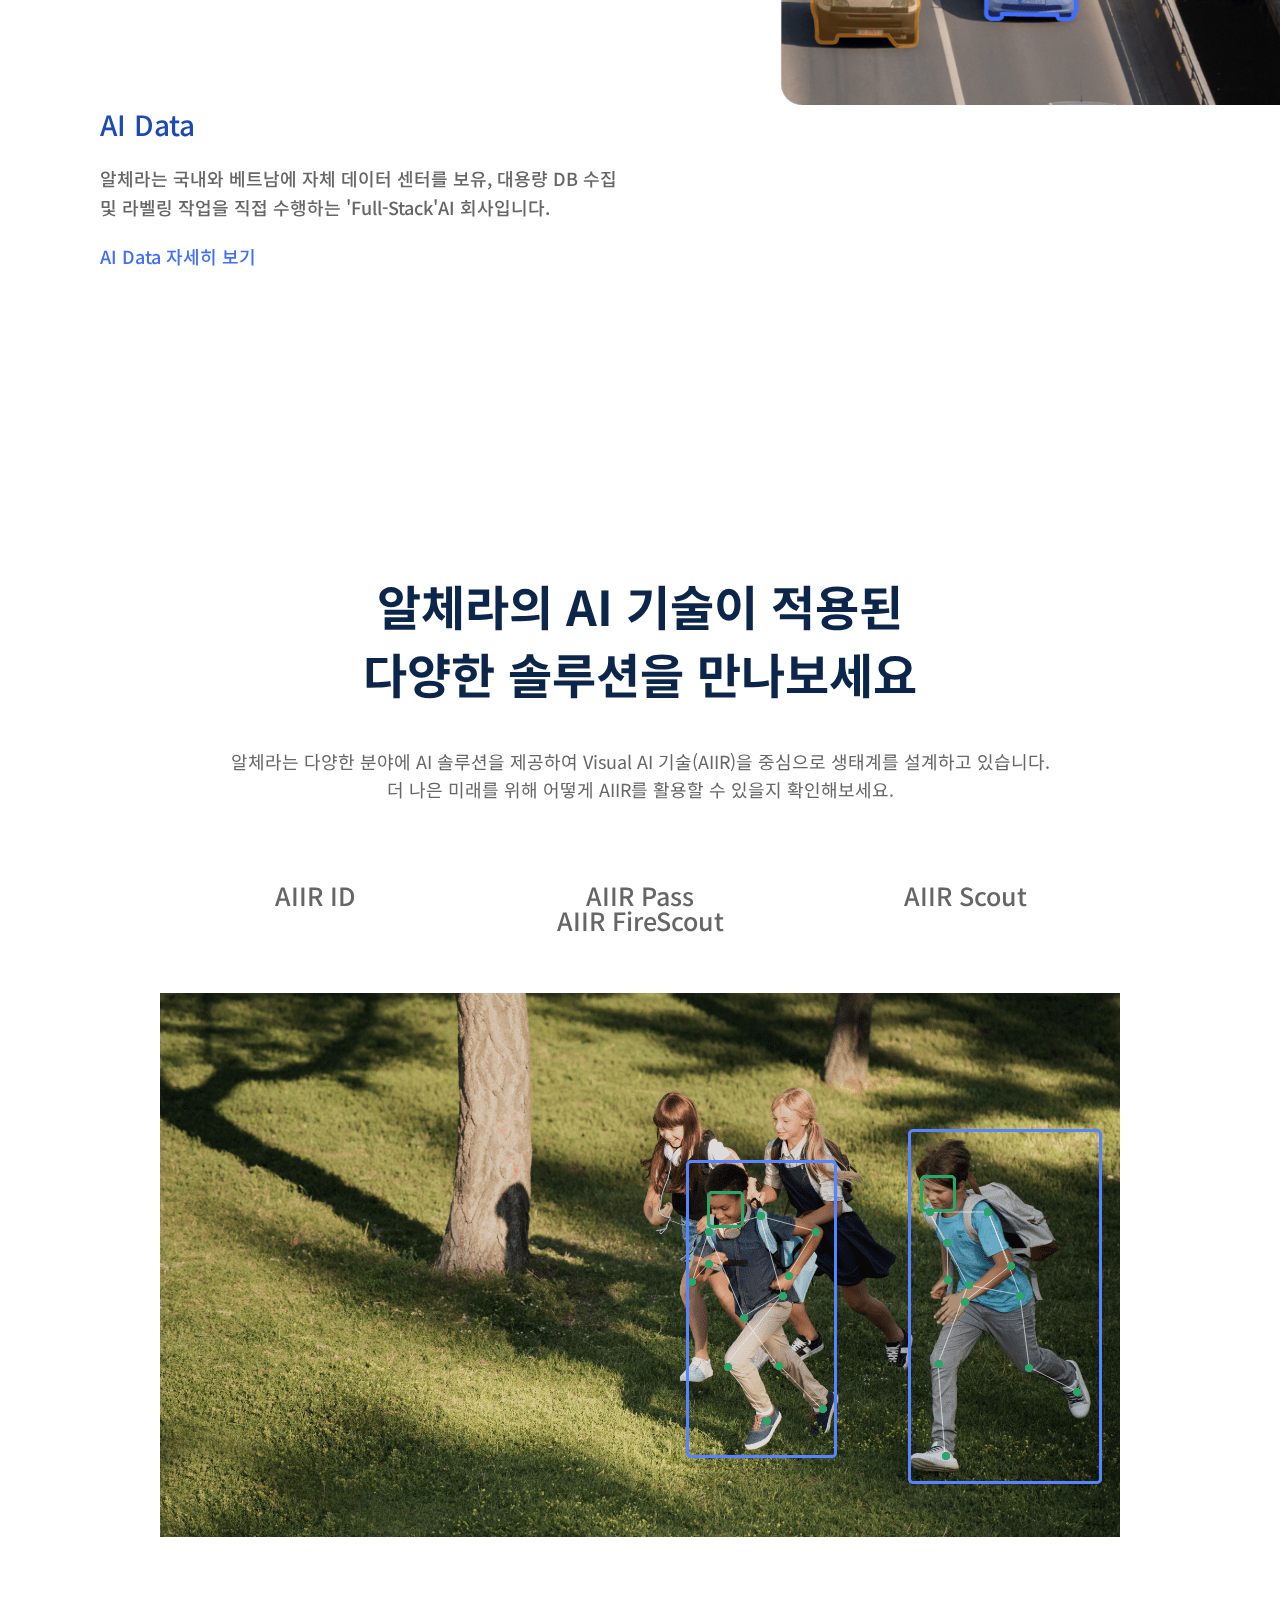
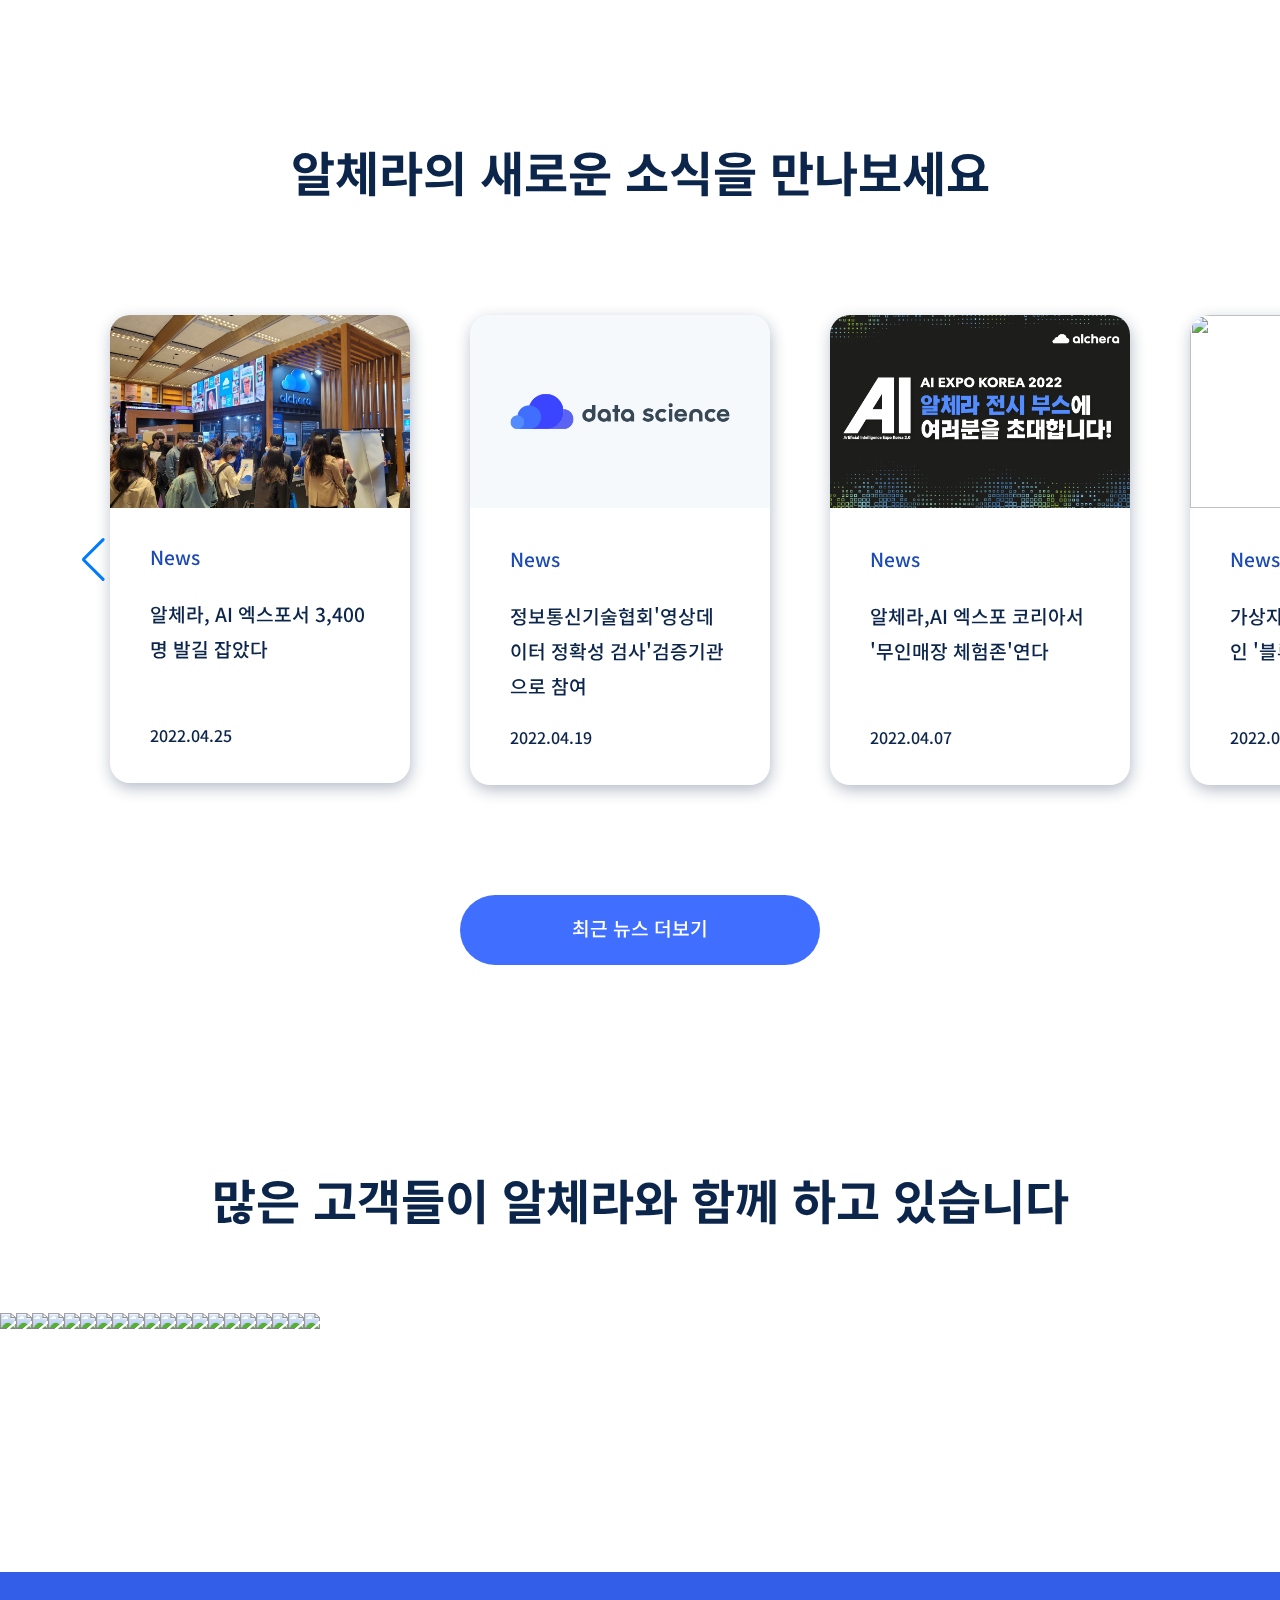
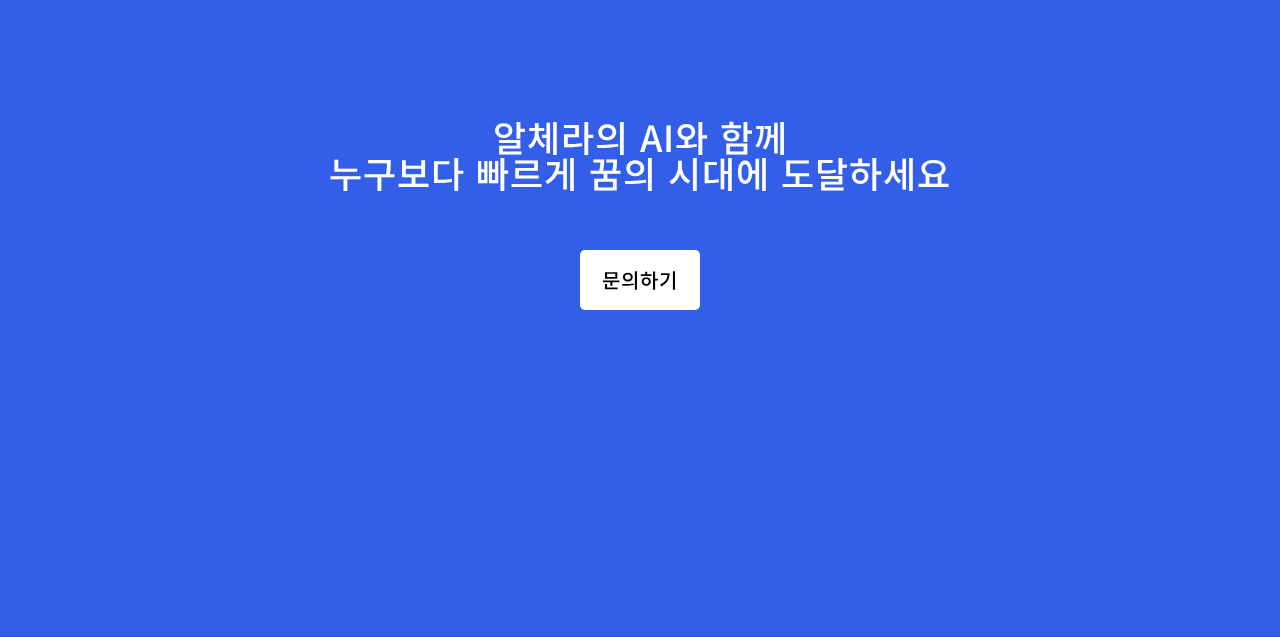
==== commit 8857ac55: "2022-05-09 clone" ====
--- a/index.html
+++ b/index.html
@@ -8,41 +8,45 @@
     <link rel="stylesheet" href="./css/style.css">
     <script type="text/javascript" src="./js/jquery.js"></script>
     <script type="text/javascript" src="./js/common.js"></script>
+    <link rel="stylesheet" href="https://unpkg.com/swiper/swiper-bundle.min.css">
+    <link rel="stylesheet" href="./css/swiper_customize.css">
   </head>
   <body>
     <div id="go-to-top">
-      <a href="#"></a>
+      <a href="#"><img src="https://alchera.ai/assets/front/images/common/svg/ico_floating_down.svg" alt=""></a>
     </div>
-    <div id="wrap">
-      <video class="clip" src="./video/main_viusal_bg.mp4" muted autoplay loop buffered></video>
-      <header id="header">
-        <div class="h-inner">
-          <div id="logo">
-            <h1><a href="#"><img src="https://alchera.ai/assets/front/images/common/svg/alchera_logo.svg" alt=""></a></h1>
-          </div>
-          <div class="gnb-wrap">
-            <ul id="gnb">
-              <li><a href="#">기술</a></li>
-              <li><a href="#">제품</a></li>
-              <li><a href="#">솔루션</a></li>
-              <li><a href="#">자료실</a></li>
-            </ul>
-            <ul id="rigth-gnb">
-              <li><div class="btn-gnb1"><a href="#">데모신청</a></div></li>
-              <li><div class="btn-gnb2"><a href="#">KOR</a></div></li>
-            </ul>
-          </div>
-        </div>
-      </header>
-      <div id="mainbanner">
-        <div class="inner">
-          <div class="text-area">
-            <h1>Innovate Your Everyday Life With</h1>
-            <div class="txt-lotate">
-              <div class="txt1">Smart AI</div>
-              <div class="txt2">Tristed AI</div>
-              <div class="txt3"></div>
-              <!-- <div class="txt4">Friendly AI</div> -->
+    <div id="main-wrap">
+      <div id="wrap">
+        <video class="clip" src="./video/main_viusal_bg.mp4" muted autoplay loop buffered></video>
+        <header id="header">
+          <div class="h-inner">
+            <div id="logo">
+              <h1><a href="#"><img src="https://alchera.ai/assets/front/images/common/svg/alchera_logo.svg" alt=""></a></h1>
+            </div>
+            <div class="gnb-wrap">
+              <ul id="gnb">
+                <li><a href="#">기술</a></li>
+                <li><a href="#">제품</a></li>
+                <li><a href="#">솔루션</a></li>
+                <li><a href="#">자료실</a></li>
+              </ul>
+              <ul id="rigth-gnb">
+                <li><div class="btn-gnb1"><a href="#">데모신청</a></div></li>
+                <li><div class="btn-gnb2"><a href="#">KOR</a></div></li>
+              </ul>
+            </div>
+          </div>
+        </header>
+        <div id="mainbanner">
+          <div class="inner">
+            <div class="text-area">
+              <h1>Innovate Your Everyday Life With</h1>
+              <div class="txt-lotate">
+                <div class="txt1">Smart AI</div>
+                <div class="txt2">Tristed AI</div>
+                <div class="txt3"></div>
+                <!-- <div class="txt4">Friendly AI</div> -->
+              </div>
             </div>
           </div>
         </div>
@@ -160,9 +164,9 @@
           <div class="forth-section-wrap">
             <h2>알체라의 새로운 소식을 만나보세요</h2>
             <div class="news-list">
-              <div class="news-slide">
-                <div class="slide-list">
-                  <div class="news">
+              <div class="news-slide swiper-container">
+                <div class="slide-list swiper-wrapper">
+                  <div class="news swiper-slide">
                     <a href="#">
                       <div class="new-chart">
                         <div class="news-img01"></div>
@@ -174,7 +178,7 @@
                       </div>
                     </a>
                   </div>
-                  <div class="news">
+                  <div class="news swiper-slide">
                     <a href="#">
                       <div class="new-chart">
                         <div class="news-img"><img src="./img/news02.png" alt=""></div>
@@ -186,7 +190,7 @@
                       </div>
                     </a>
                   </div>
-                  <div class="news">
+                  <div class="news swiper-slide">
                     <a href="#">
                       <div class="new-chart">
                         <div class="news-img"><img src="./img/news03.png" alt=""></div>
@@ -198,7 +202,7 @@
                       </div>
                     </a>
                   </div>
-                  <div class="news">
+                  <div class="news swiper-slide">
                     <a href="#">
                       <div class="new-chart">
                         <div class="news-img"><img src="./img/news04.png" alt=""></div>
@@ -210,7 +214,7 @@
                       </div>
                     </a>
                   </div>
-                  <div class="news">
+                  <div class="news swiper-slide">
                     <a href="#">
                       <div class="new-chart">
                         <div class="news-img"><img src="./img/news05.png" alt=""></div>
@@ -222,7 +226,7 @@
                       </div>
                     </a>
                   </div>
-                  <div class="news">
+                  <div class="news swiper-slide">
                     <a href="#">
                       <div class="new-chart">
                         <div class="news-img"><img src="./img/news06.png" alt=""></div>
@@ -234,7 +238,7 @@
                       </div>
                     </a>
                   </div>
-                  <div class="news">
+                  <div class="news swiper-slide">
                     <a href="#">
                       <div class="new-chart">
                         <div class="news-img"><img src="./img/news07.png" alt=""></div>
@@ -246,7 +250,7 @@
                       </div>
                     </a>
                   </div>
-                  <div class="news">
+                  <div class="news swiper-slide">
                     <a href="#">
                       <div class="new-chart">
                         <div class="news-img"><img src="./img/news08.png" alt=""></div>
@@ -258,7 +262,7 @@
                       </div>
                     </a>
                   </div>
-                  <div class="news">
+                  <div class="news swiper-slide">
                     <a href="#">
                       <div class="new-chart">
                         <div class="news-img"><img src="./img/news09.png" alt=""></div>
@@ -270,7 +274,7 @@
                       </div>
                     </a>
                   </div>
-                  <div class="news">
+                  <div class="news swiper-slide">
                     <a href="#">
                       <div class="new-chart">
                         <div class="news-img"><img src="./img/news10.png" alt=""></div>
@@ -283,12 +287,14 @@
                     </a>
                   </div>
                 </div>
-                <div class="btn-box">
+                <div class="swiper-button-next"></div>
+                <div class="swiper-button-prev"></div>
+                <!-- <div class="btn-box">
                   <img class="btn prev">
                 </div>
                 <div class="btn-box">
                   <img class="btn next">
-                </div>
+                </div> -->
               </div>
             </div>
             <div class="newsbtn"><a href="#">최근 뉴스 더보기</a></div>
@@ -296,18 +302,42 @@
         </div>
         <div class="five-section">
           <h2>많은 고객들이 알체라와 함께 하고 있습니다</h2>
-          <div class="logo_slide">
-            <div class="logo_slide_bar">
+          <div class="logo-swiper-wrap">
+            <div class="logo-swiper">
+              <div class="logo-slide"><img src="https://alchera.ai/assets/front/images/company/img_logo_01.png"><img src="https://alchera.ai/assets/front/images/company/img_logo_02.png"></div>
+              <div class="logo-slide"><img src="https://alchera.ai/assets/front/images/company/img_logo_03.png"><img src="https://alchera.ai/assets/front/images/company/img_logo_04.png"></div>
+              <div class="logo-slide"><img src="https://alchera.ai/assets/front/images/company/img_logo_05.png"><img src="https://alchera.ai/assets/front/images/company/img_logo_06.png"></div>
+              <div class="logo-slide"><img src="https://alchera.ai/assets/front/images/company/img_logo_07.png"><img src="https://alchera.ai/assets/front/images/company/img_logo_08.png"></div>
+              <div class="logo-slide"><img src="https://alchera.ai/assets/front/images/company/img_logo_09.png"><img src="https://alchera.ai/assets/front/images/company/img_logo_10.png"></div>
+              <div class="logo-slide"><img src="https://alchera.ai/assets/front/images/company/img_logo_11.png"><img src="https://alchera.ai/assets/front/images/company/img_logo_12.png"></div>
+              <div class="logo-slide"><img src="https://alchera.ai/assets/front/images/company/img_logo_13.png"><img src="https://alchera.ai/assets/front/images/company/img_logo_14.png"></div>
+              <div class="logo-slide"><img src="https://alchera.ai/assets/front/images/company/img_logo_15.png"><img src="https://alchera.ai/assets/front/images/company/img_logo_16.png"></div>
+              <div class="logo-slide"><img src="https://alchera.ai/assets/front/images/company/img_logo_18.png"><img src="https://alchera.ai/assets/front/images/company/img_logo_19.png"></div>
+              <div class="logo-slide"><img src="https://alchera.ai/assets/front/images/company/img_logo_21.png"><img src="https://alchera.ai/assets/front/images/logo/img_logo_39.png"></div>
             </div>
           </div>
         </div>
       </div>
       <div class="short-container">
-        <div class="inner"></div>
+        <div class="short-inner">
+          <img src="https://alchera.ai/assets/front/images/index/svg/svg_contactus.svg" alt="">
+          <div class="s-txt">
+            알체라의 AI와 함께<br>누구보다 빠르게 꿈의 시대에 도달하세요
+          </div>
+          <div class="s-btn">
+            <a href="#"><span>문의하기</span></a>
+          </div>
+        </div>
       </div>
     </div>
-    <!-- <footer id="footer">
-      <div class="inner">
-    </footer> -->
+    <footer id="footer">
+      <div class="f-inner">
+        <div class="f1">
+          
+        </div>
+      </div>
+    </footer>
+    <script src="https://unpkg.com/swiper/swiper-bundle.min.js"></script>
+    <script type="text/javascript" src="./js/swiper.js"></script>
   </body>
 </html>
--- a/css/style.css
+++ b/css/style.css
@@ -44,7 +44,7 @@
 
 
 
-html,body { height: 100%; }
+html,body { height: 100%; width: 100% }
 body { font-family: 'Noto Sans KR', sans-serif; color: #666666; font-size: 1.2rem; font-weight: 500; }
 ul, li { list-style: none; }
 a { color: #fff; }
@@ -52,6 +52,7 @@
 
 
 #go-to-top {
+  position: relative;
   position: fixed;
   bottom: 24px;
   right: 24px;
@@ -59,17 +60,24 @@
   width: 48px;
   height: 48px;
   border: 1px solid;
-  border-color: white;
+  border-color: gray;
+  border-radius: 50%;
+  transform: rotate(180deg);
   overflow: hidden;
   z-index: 200;
 }
 
-#go-to-top a {
+#go-to-top a img {
+  position: absolute;
   display: inline-block;
   width: 100%;
   height: 100%;
   background-position: center center;
-  background-color: gray;
+}
+
+#main-wrap {
+  width: 100%;
+  /* position: relative; */
 }
 
 #wrap {
@@ -83,6 +91,8 @@
 }
 
 .clip {
+  /* overflow: hidden; */
+  /* position: absolute; */
   width: 100%;
 }
 
@@ -172,14 +182,18 @@
 }
 
 #mainbanner {
-  position: absolute;
+  position: relative;
   top: 50%;
   left: 10%;
-  width: 100%;
+  width: 600px;
   color: #fff;
   text-align: left;
   opacity: 1;
   transition: all .5s;
+}
+
+#mainbanner video {
+  position: absolute;
 }
 
 #mainbanner > .inner > .text-area {
@@ -276,7 +290,7 @@
   margin-left: auto;
   margin-right: auto;
   transition: .5s;
-  opacity: 0;
+  opacity: 1;
   position: relative;
   transition-property: transform, opacity;
   transition-timing-function: ease-in-out;
@@ -290,7 +304,7 @@
   justify-content: space-around;
   margin-top: 100px;
   transition: .5s;
-  opacity: 0;
+  opacity: 1;
   position: relative;
   transition: .5s;
   transition-property: transform, opacity;
@@ -348,10 +362,10 @@
   align-items: center;
   justify-content: center;
   max-width: 980px;
-  margin-top: 80px;
+  margin: 80px auto;
   border-radius: 20px;
   background-color: #f8f8f8;
-  opacity: 0;
+  opacity: 1;
   transition: .5s;
   transition-delay: .1s;
   transition-property: transform, opacity;
@@ -375,7 +389,7 @@
 }
 
 .third-div {
-  opacity: 0;
+  opacity: 1;
   transition: .5s;
   transition-delay: 0s;
   transition-property: transform, opacity;
@@ -708,24 +722,68 @@
   background-image: url("https://alchera.ai/assets/front/images/common/svg/btn_swiper_next.svg");
 }
 
+.short-container {
+  padding: 110px 0 154px;
+  height: 400px;
+  border-bottom: 1px solid rgba(12, 37, 75, 0.2);
+  background: #335fe8;
+  color: #fff;
+  text-align: center;
+}
+
+.short-inner {
+  font-size: 36px;
+  letter-spacing: 1px;
+  text-align: center;
+}
+
+.short-inner img {
+  margin-bottom: 30px;
+}
+
+.s-txt {
+  margin-bottom: 60px;
+}
+
+.s-btn {
+  padding: 10px 15px;
+  background: white;
+  color: black;
+  width: 90px;
+  height: 40px;
+  line-height: 40px;
+  margin: 0 auto;
+  border-radius: 5px;
+}
+
+.s-btn a {
+  display: flex;
+  justify-content: center;
+  align-items: middle;
+}
+
+.s-btn span {
+  font-size: 20px;
+  color: black;
+}
 
 #footer {
   position: relative;
-  background: lightskyblue;
-}
-
-#footer .inner {
+  /* background: lightskyblue; */
+}
+
+#footer .f-inner {
   width: 100%;
   height: 210px;
   bottom: 0;
   padding: 50px 20px 0;
-  margin: 0 auto;
+  margin: 30px auto;
   box-sizing: border-box;
   overflow: hidden;
 }
 
 
-.on {
-  transform: translateY(0);
+.active {
+  transform: translateY(0px);
   opacity: 1;
 }
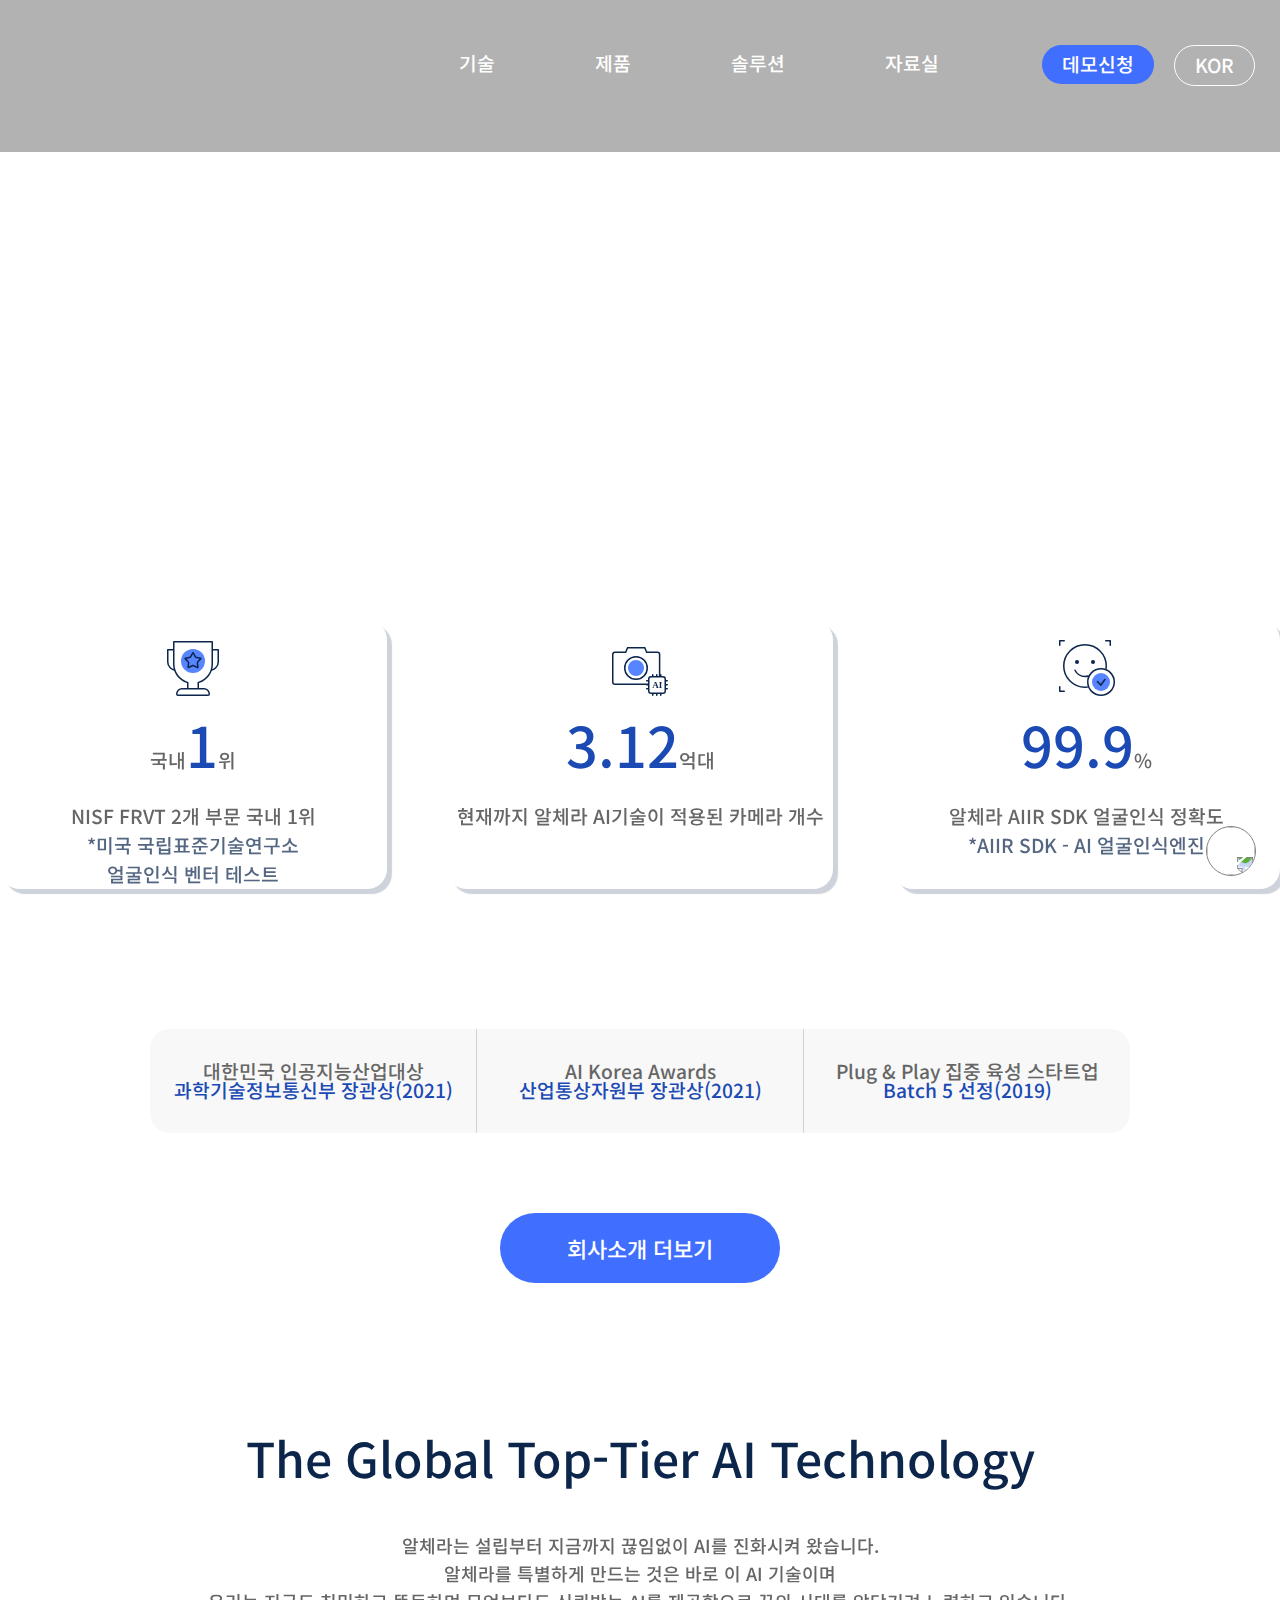
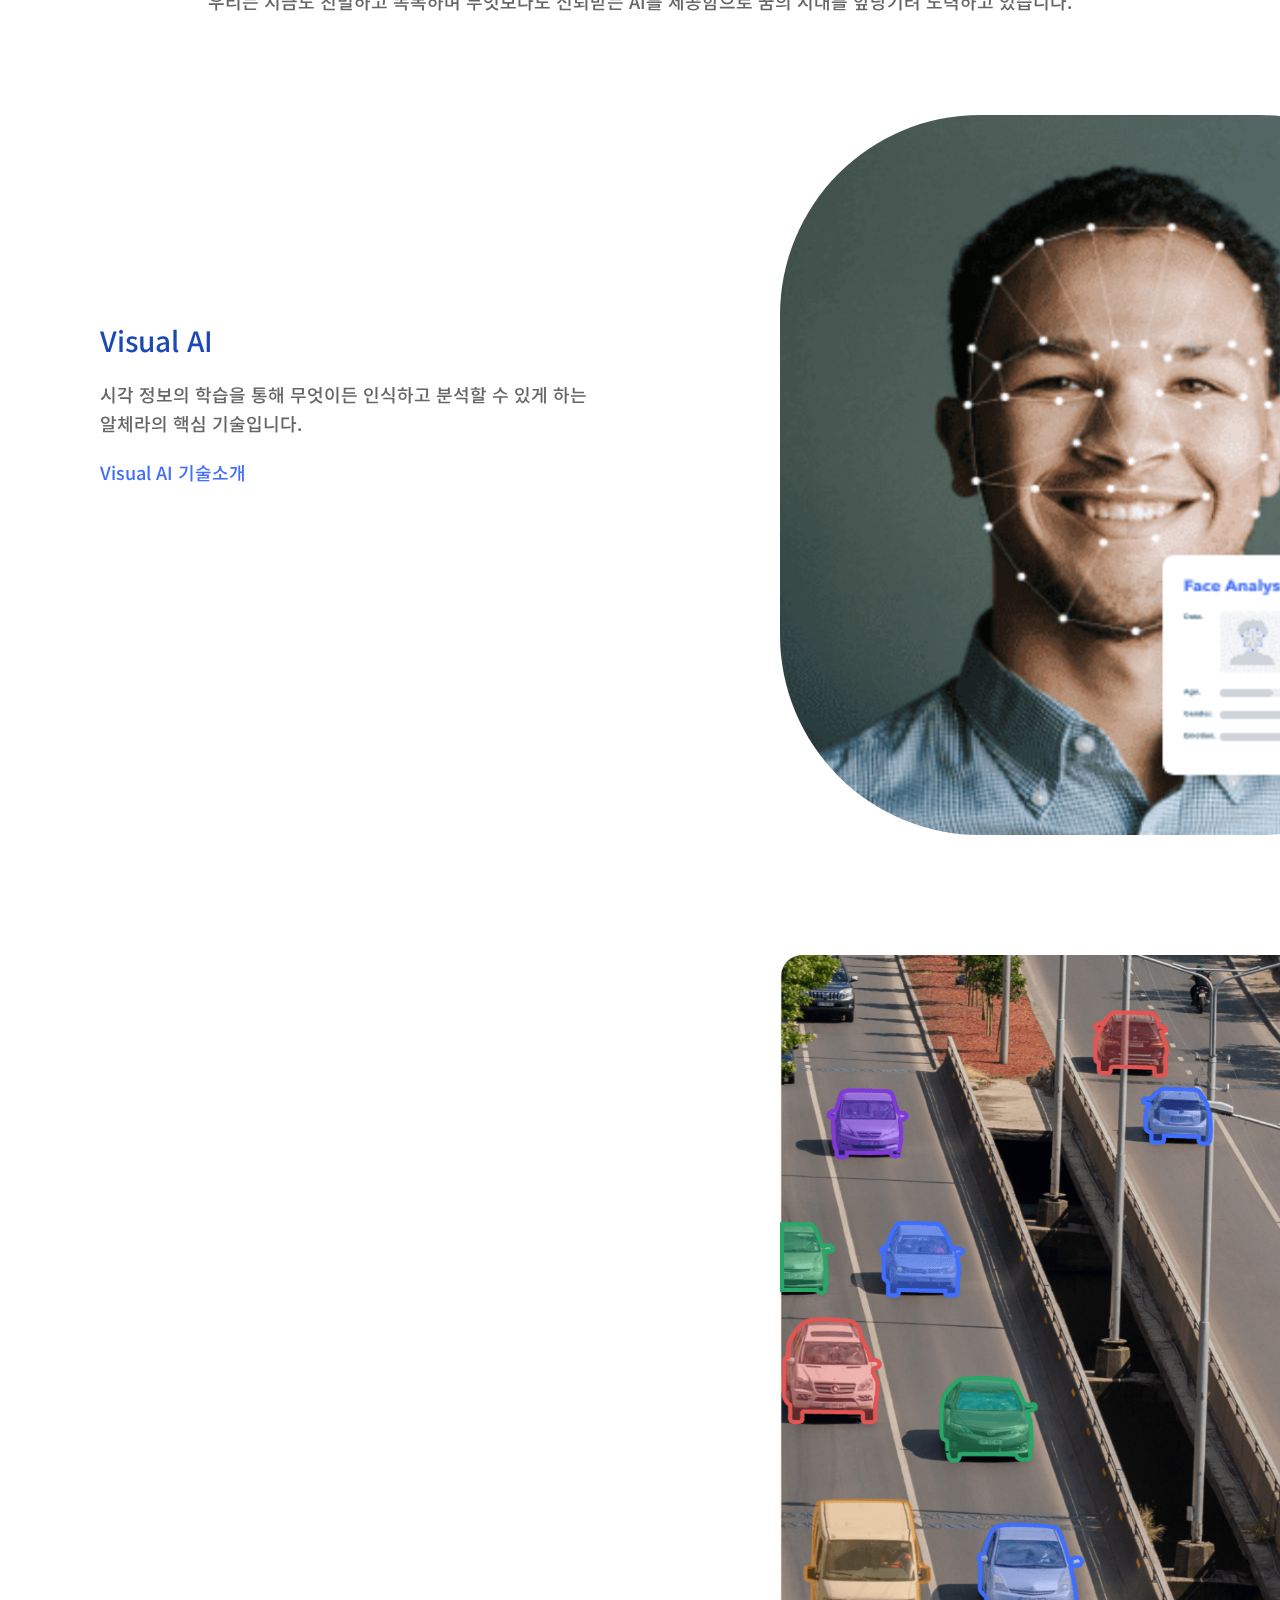
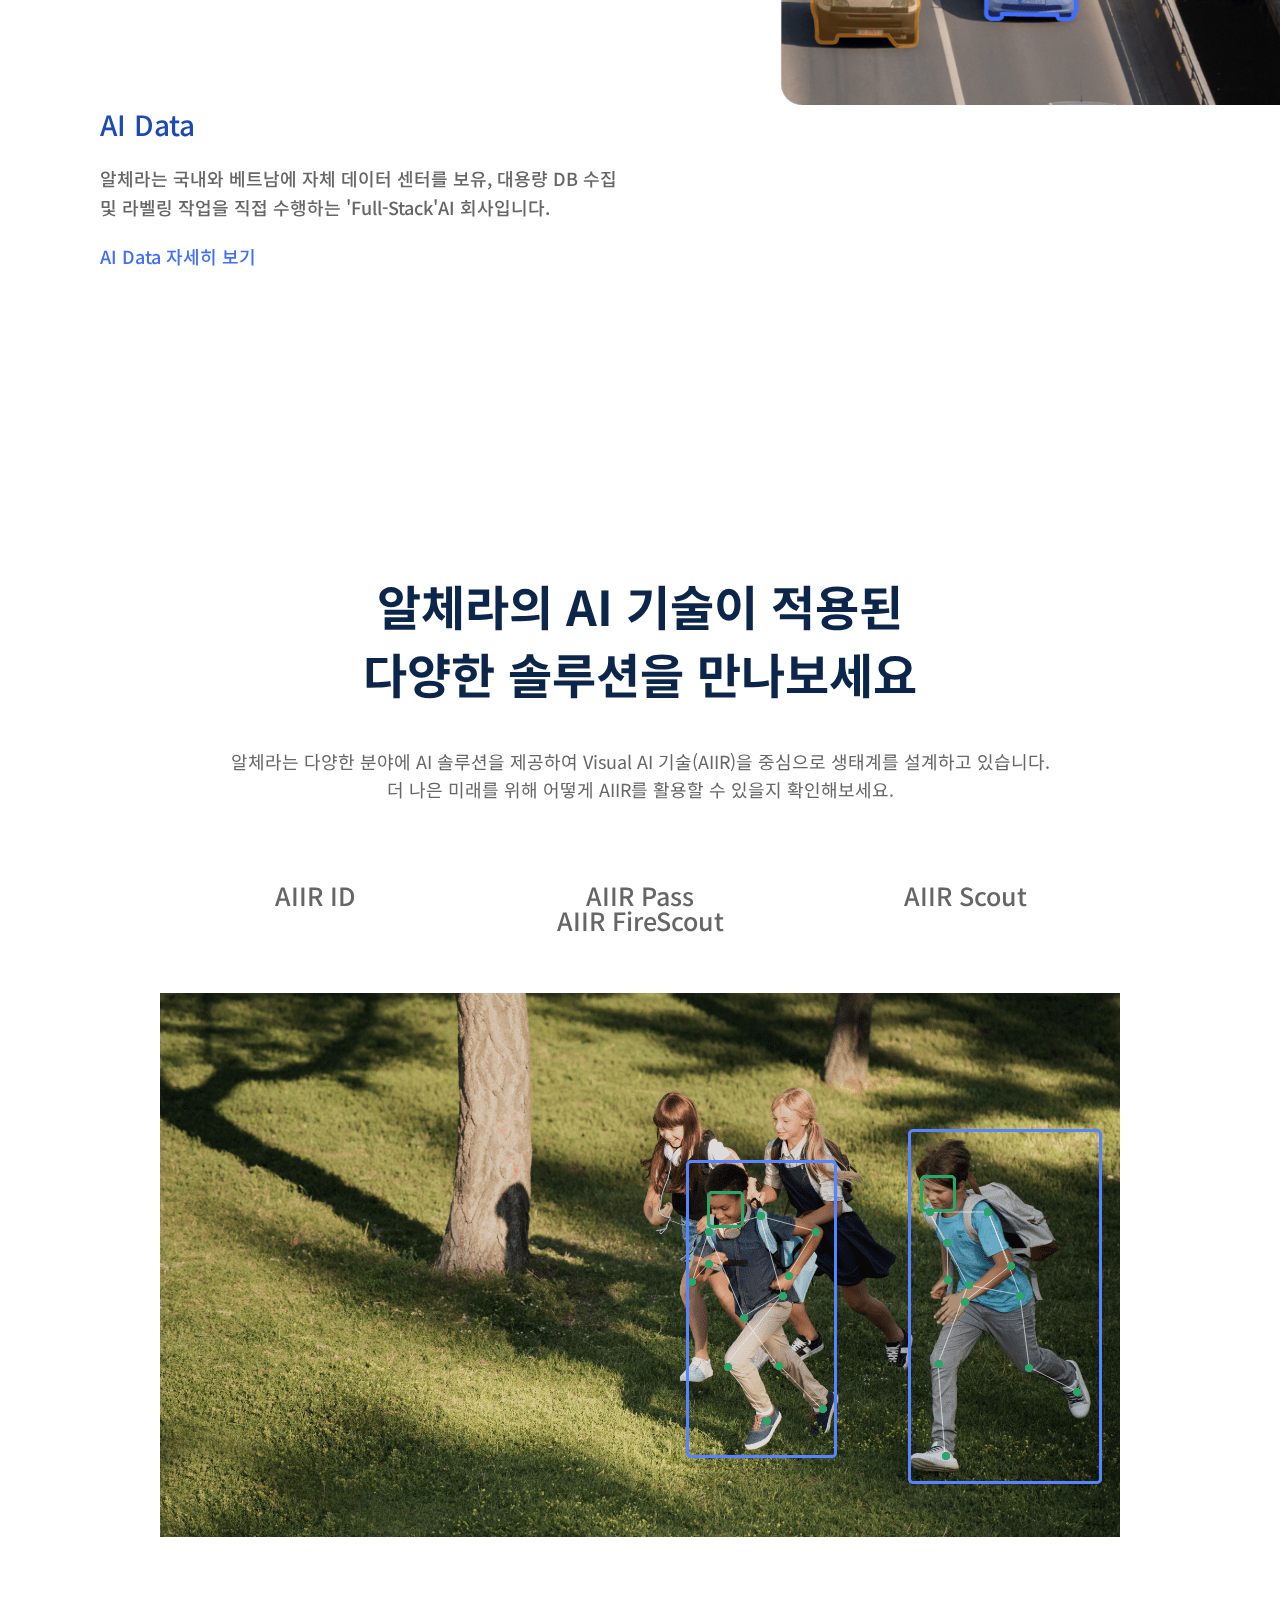
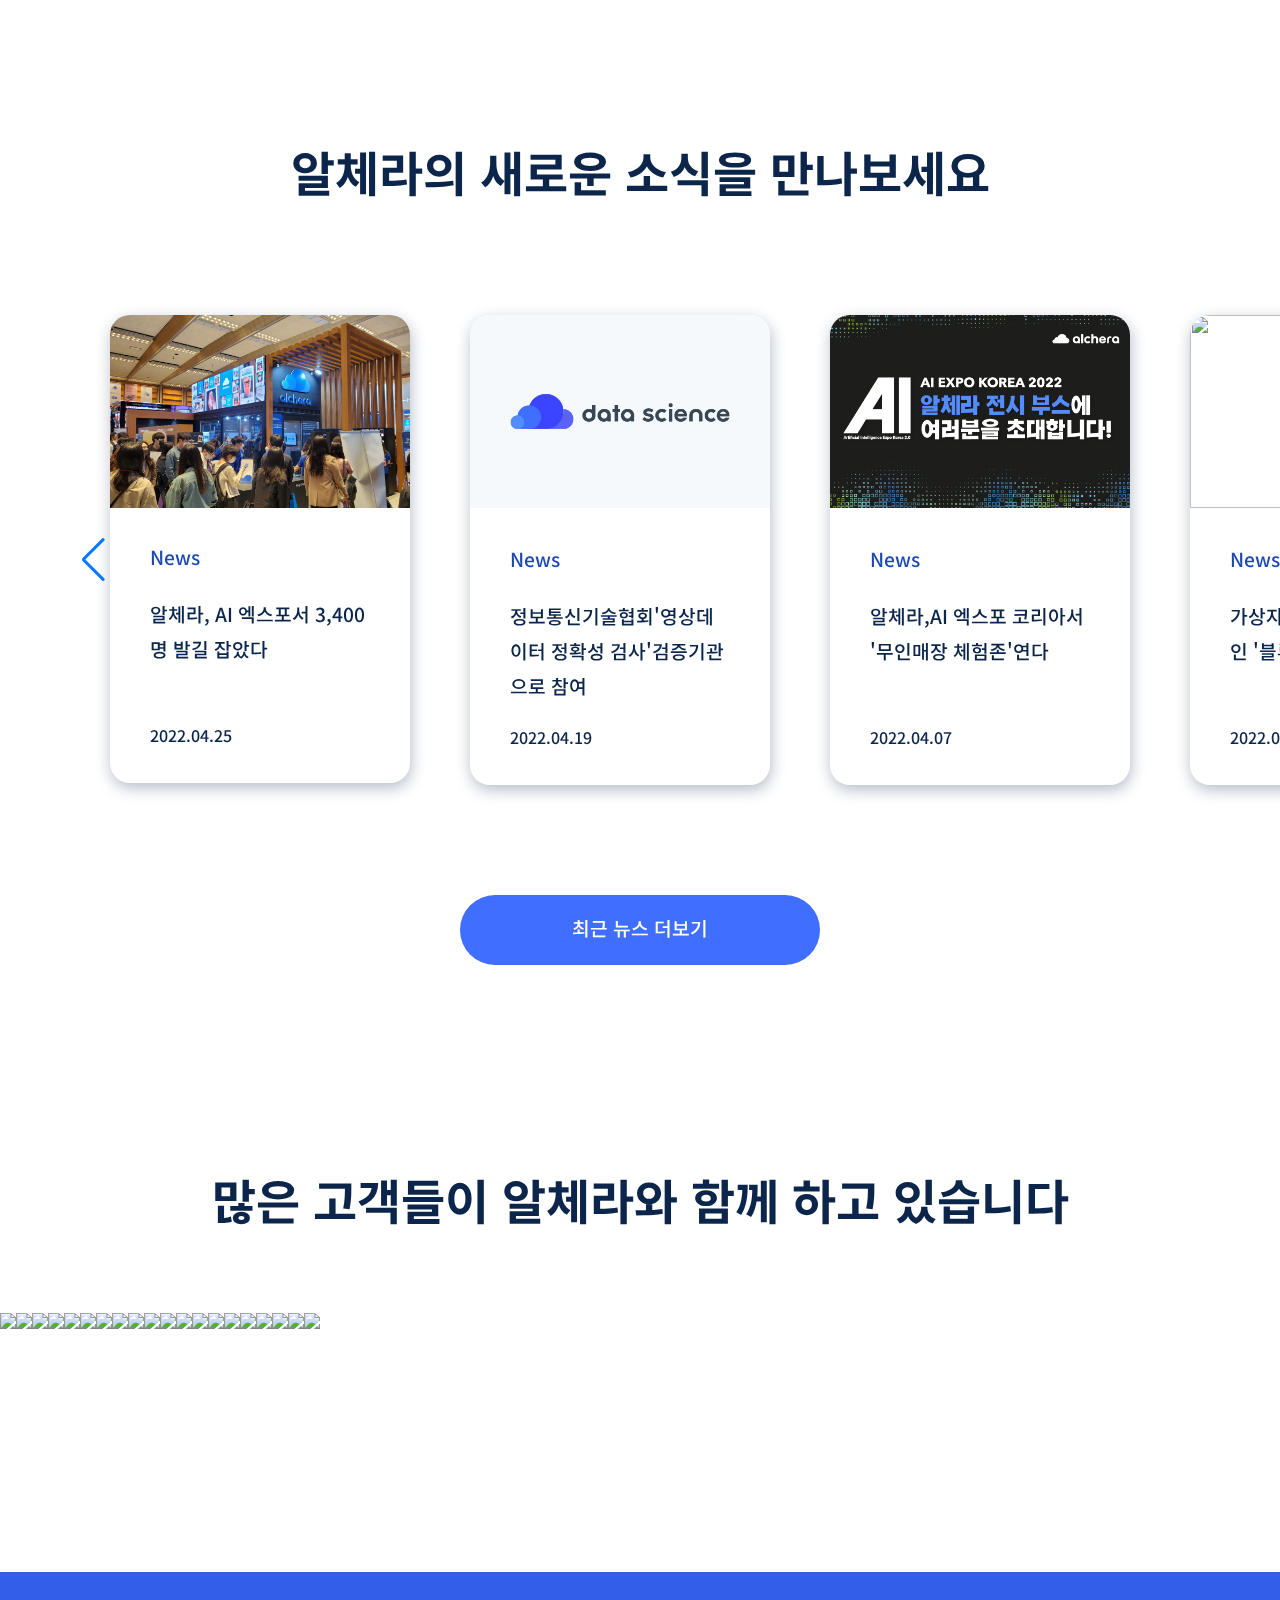
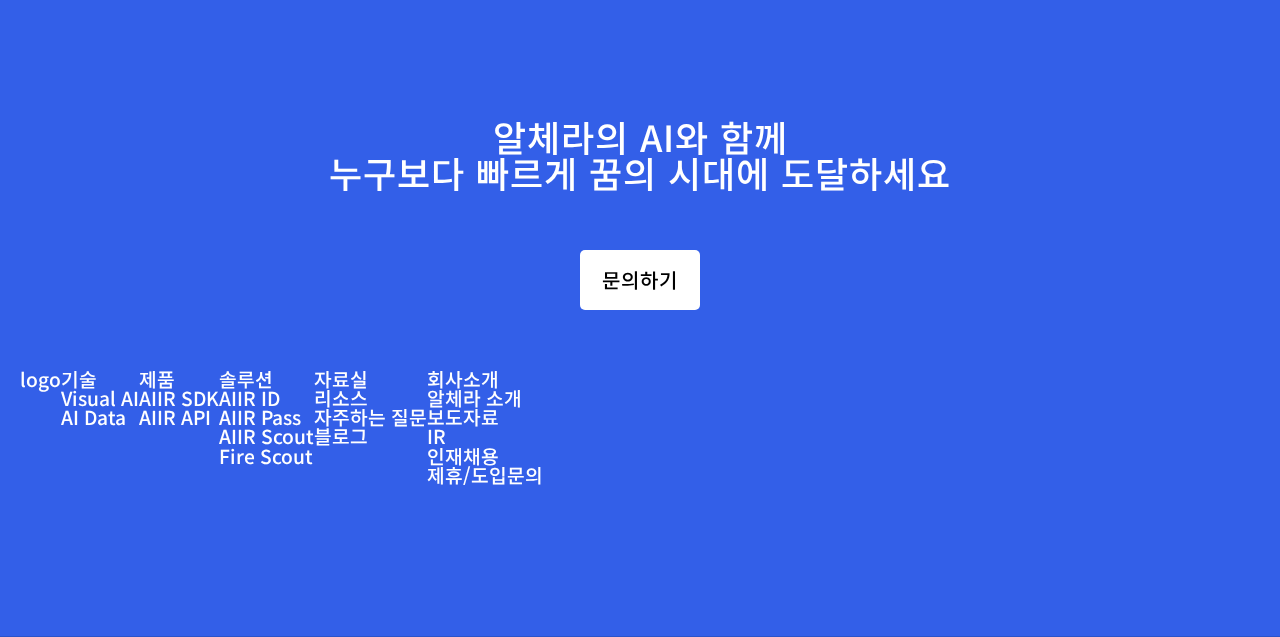
==== commit 8c192266: "2022-05-10 clone" ====
--- a/index.html
+++ b/index.html
@@ -56,8 +56,8 @@
       <div class="long-container">
         <div class="first-section">
           <div class="inner">
-            <h2 class="mainTxt">Make your AI Dreams a Reality</h2>
-            <p>알체라는 얼굴, 영상인식 Visual AI 분야의 국내 1위 업체로<br>인공지능으로 고객의 삶과 사회를 혁신하는 AI회사입니다.</p>
+            <h2 class="mainTxt hide">Make your AI Dreams a Reality</h2>
+            <p class="hide">알체라는 얼굴, 영상인식 Visual AI 분야의 국내 1위 업체로<br>인공지능으로 고객의 삶과 사회를 혁신하는 AI회사입니다.</p>
             <div class="list-items">
               <div class="items">
                 <div class="items-img01"></div>
@@ -332,9 +332,55 @@
     </div>
     <footer id="footer">
       <div class="f-inner">
-        <div class="f1">
-          
-        </div>
+        <div class="footer-top">
+          <div class="f-logo">
+            <a href="#">logo</a>
+          </div>
+          <div class="f-content">
+            <div class="f-list">
+              <a href="#">기술</a>
+              <ul>
+                <li><a href="#">Visual AI</a></li>
+                <li><a href="#">AI Data</a></li>
+              </ul>
+            </div>
+            <div class="f-list">
+              <a href="#">제품</a>
+              <ul>
+                <li><a href="#">AIIR SDK</a></li>
+                <li><a href="#">AIIR API</a></li>
+              </ul>
+            </div>
+            <div class="f-list">
+              <a href="#">솔루션</a>
+              <ul>
+                <li><a href="#">AIIR ID</a></li>
+                <li><a href="#">AIIR Pass</a></li>
+                <li><a href="#">AIIR Scout</a></li>
+                <li><a href="#">Fire Scout</a></li>
+              </ul>
+            </div>
+            <div class="f-list">
+              <a href="#">자료실</a>
+              <ul>
+                <li><a href="#">리소스</a></li>
+                <li><a href="#">자주하는 질문</a></li>
+                <li><a href="#">블로그</a></li>
+              </ul>
+            </div>
+            <div class="f-list">
+              <a href="#">회사소개</a>
+              <ul>
+                <li><a href="#">알체라 소개</a></li>
+                <li><a href="#">보도자료</a></li>
+                <li><a href="#">IR</a></li>
+                <li><a href="#">인재채용</a></li>
+                <li><a href="#">제휴/도입문의</a></li>
+              </ul>
+            </div>
+          </div>
+        </div>
+
       </div>
     </footer>
     <script src="https://unpkg.com/swiper/swiper-bundle.min.js"></script>
--- a/css/style.css
+++ b/css/style.css
@@ -45,7 +45,7 @@
 
 
 html,body { height: 100%; width: 100% }
-body { font-family: 'Noto Sans KR', sans-serif; color: #666666; font-size: 1.2rem; font-weight: 500; }
+body { font-family: 'Noto Sans KR', sans-serif; color: #666666; font-size: 1.2rem; font-weight: 500; overflow-x: hidden;}
 ul, li { list-style: none; }
 a { color: #fff; }
 h1, h2, h3, h4, h5, h6 { line-height: 1; }
@@ -274,10 +274,9 @@
   font-weight: normal;
   text-align: center;
   margin: 0 auto;
-  opacity: 0;
   transition: .5s;
   transition-timing-function: ease-in-out;
-  transform: translateY(60px);
+  transform: translateY(0px);
 }
 
 
@@ -290,7 +289,6 @@
   margin-left: auto;
   margin-right: auto;
   transition: .5s;
-  opacity: 1;
   position: relative;
   transition-property: transform, opacity;
   transition-timing-function: ease-in-out;
@@ -315,7 +313,7 @@
   width: 440px;
   height: auto;
   border-radius: 20px;
-  box-shadow: 0 5px 0 rgba(12, 37, 75, 0.2);
+  box-shadow: 5px 5px 1px rgba(12, 37, 75, 0.2);
   margin-left: 60px;
 }
 
@@ -782,8 +780,20 @@
   overflow: hidden;
 }
 
-
-.active {
-  transform: translateY(0px);
-  opacity: 1;
-}
+.footer-top {
+  float: left;
+}
+
+.f-logo {
+  float: left;
+}
+
+.f-content {
+  float: right;
+  display: flex
+}
+
+.hide {
+  transform: translateY(600px);
+  opacity: 0;
+}
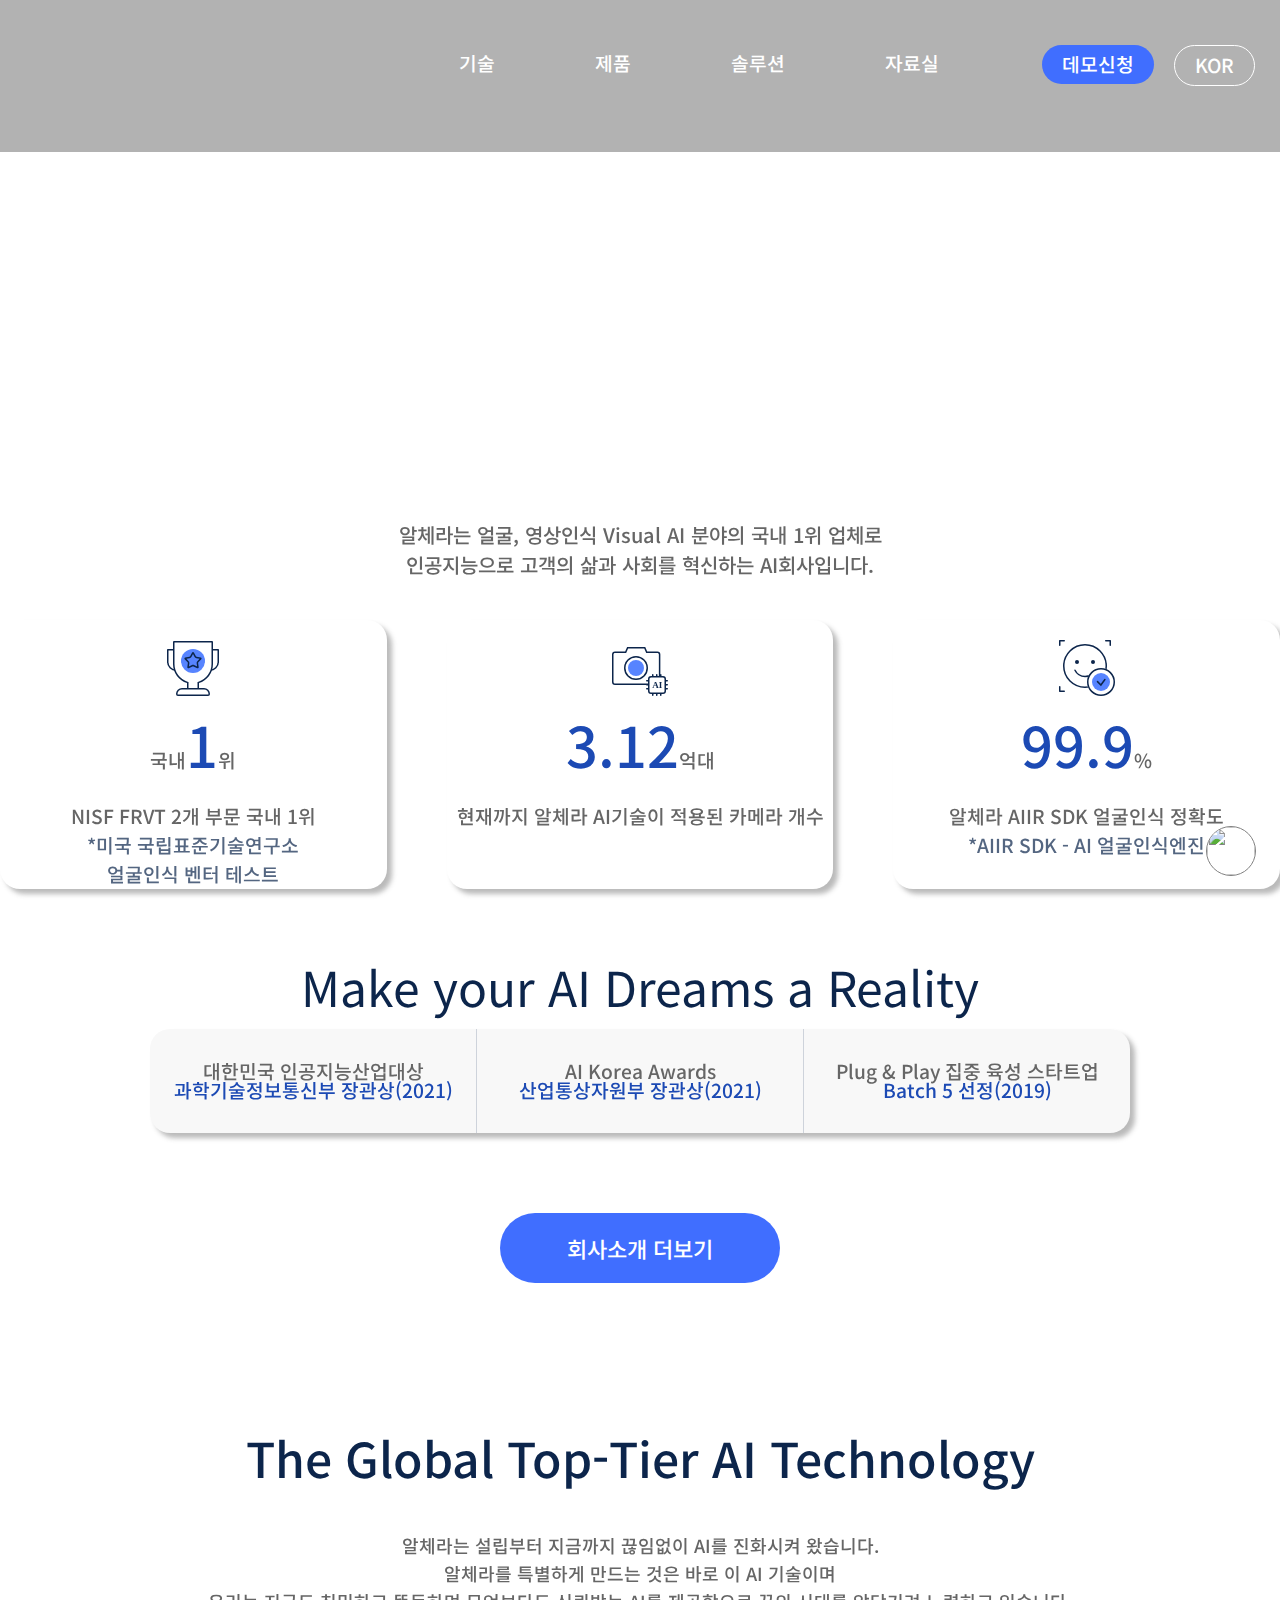
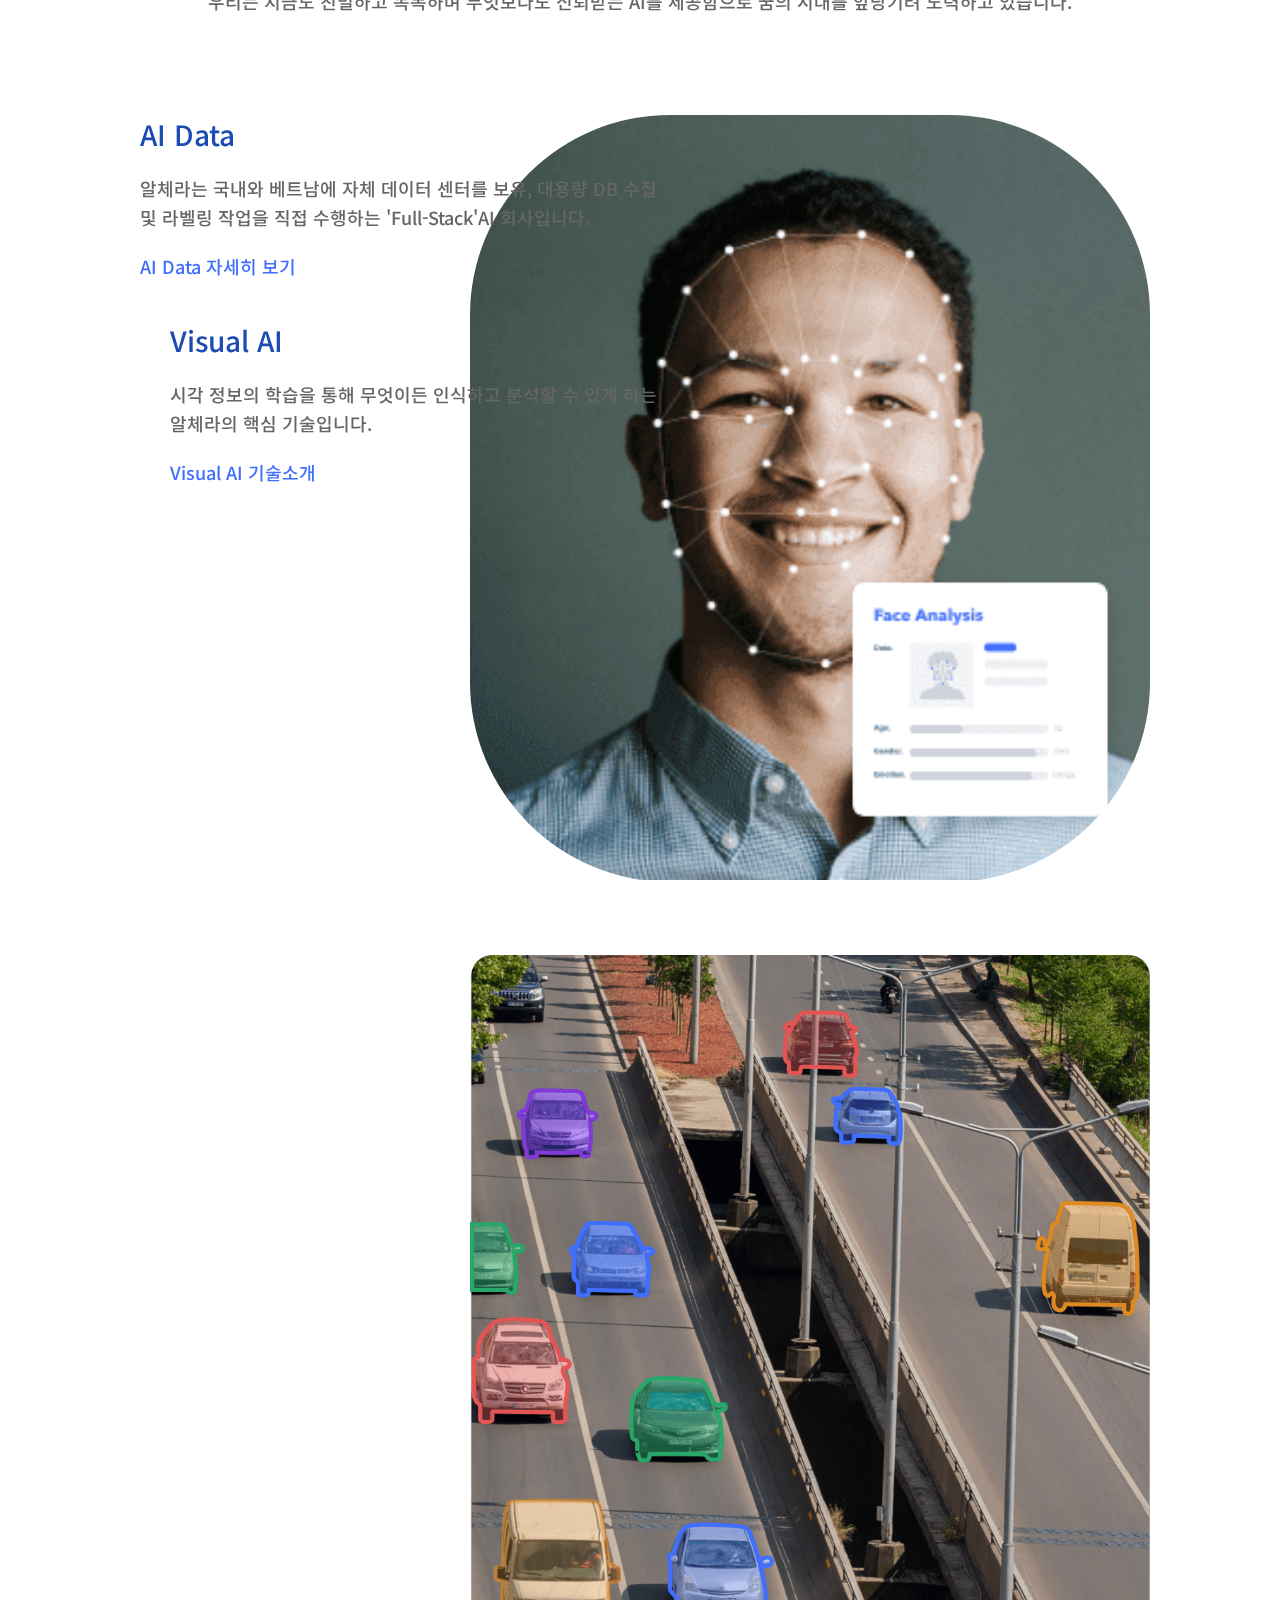
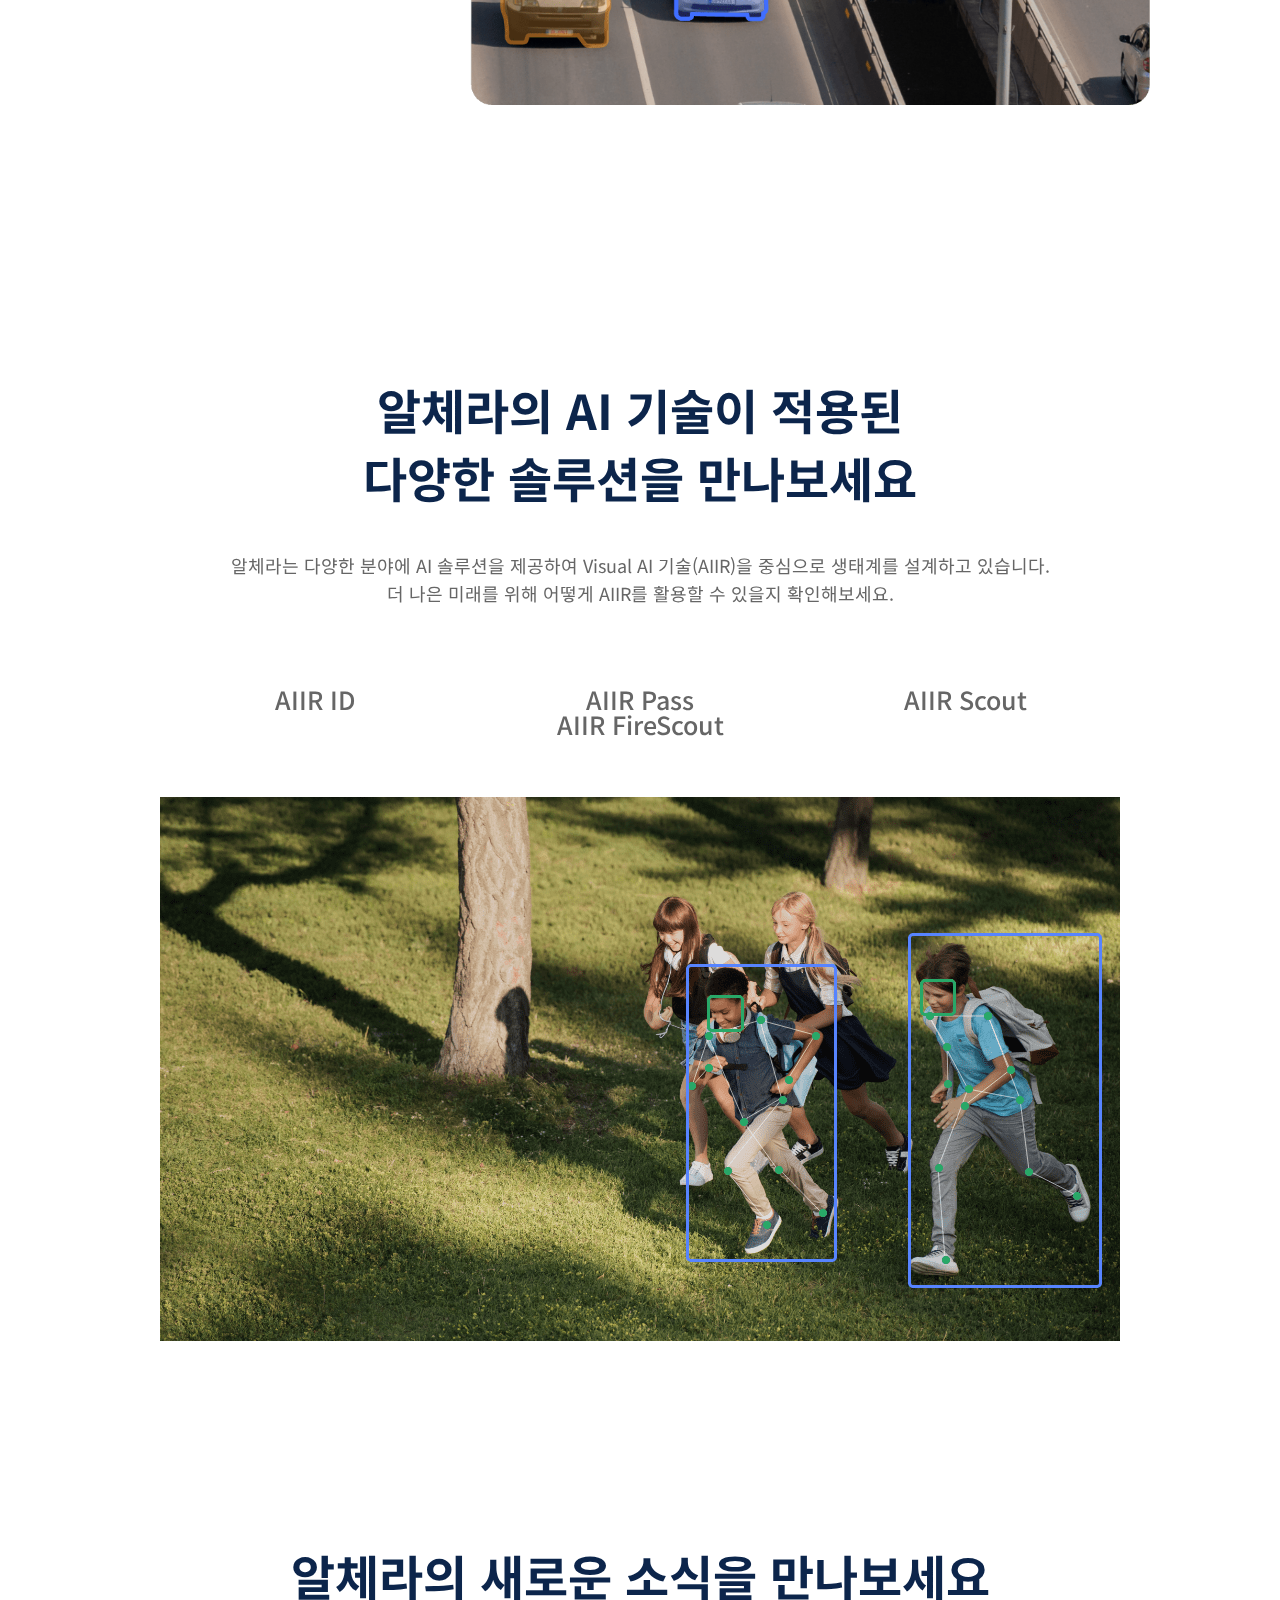
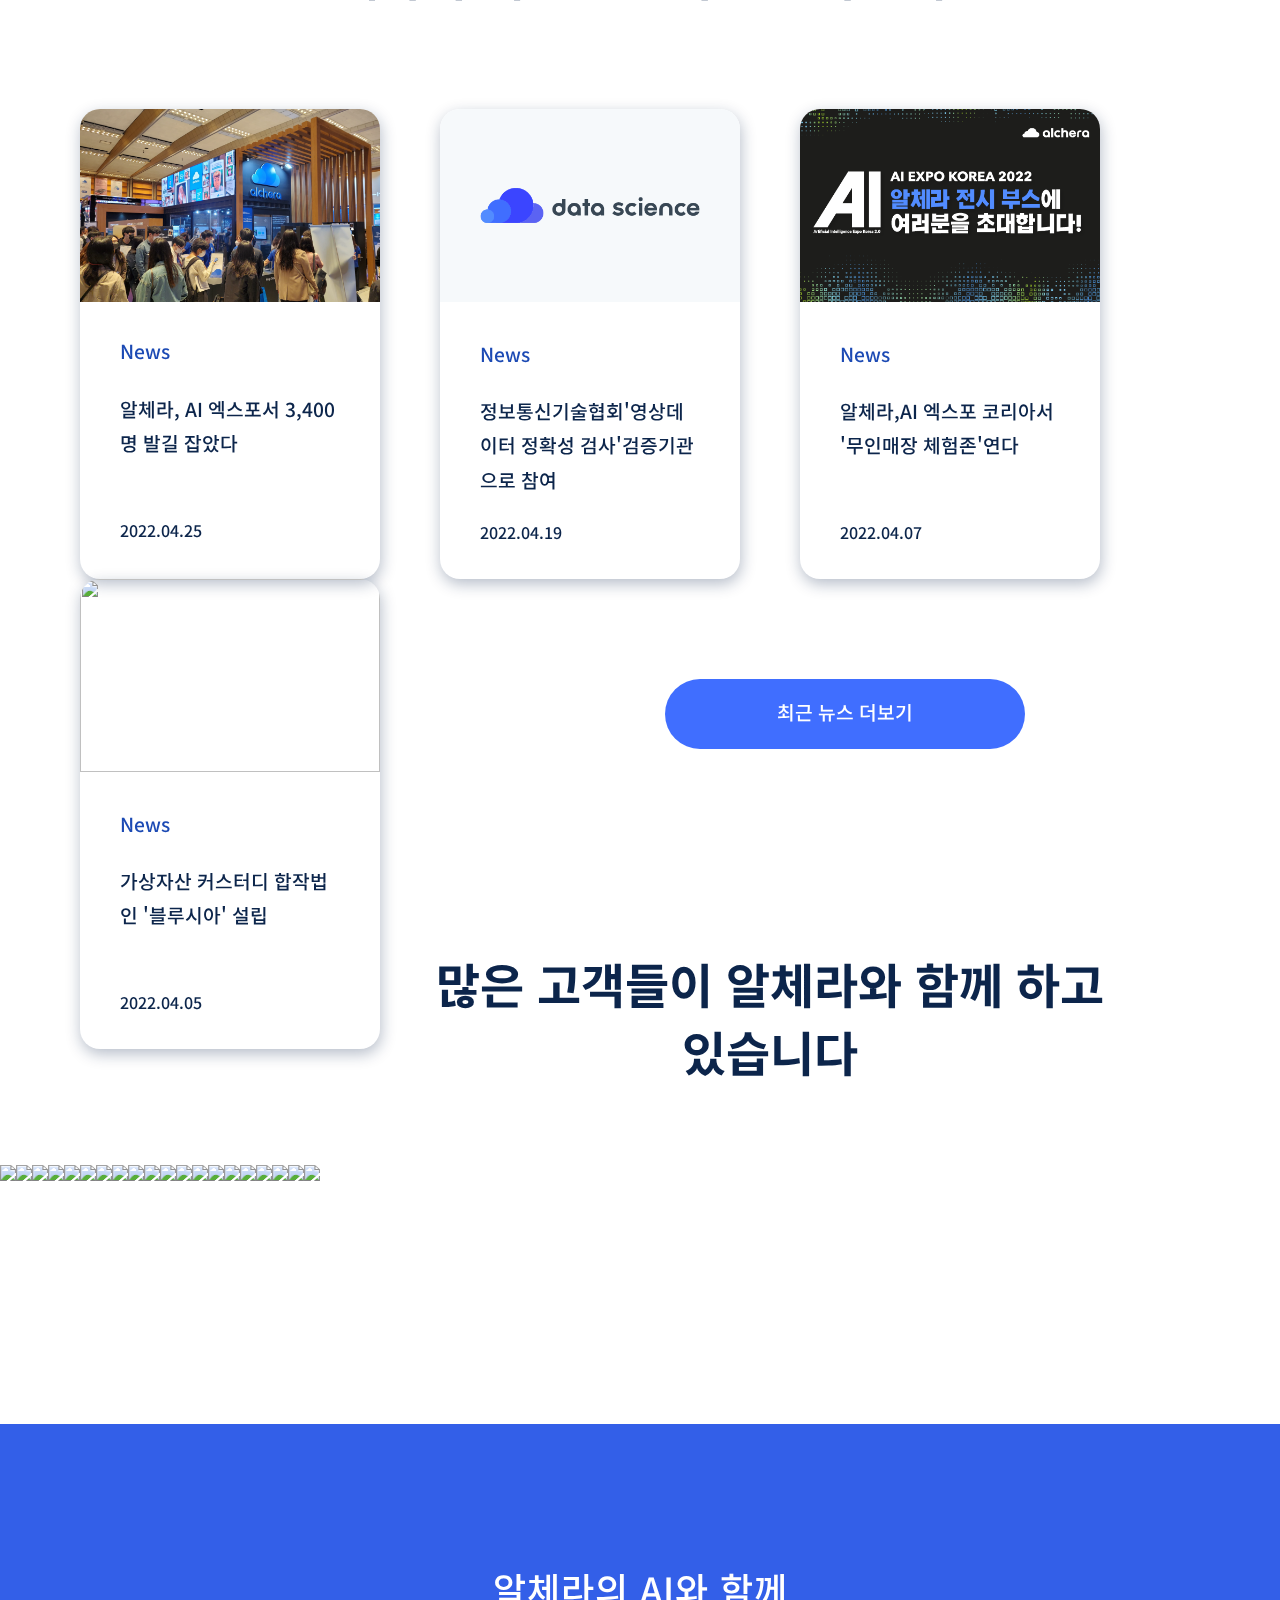
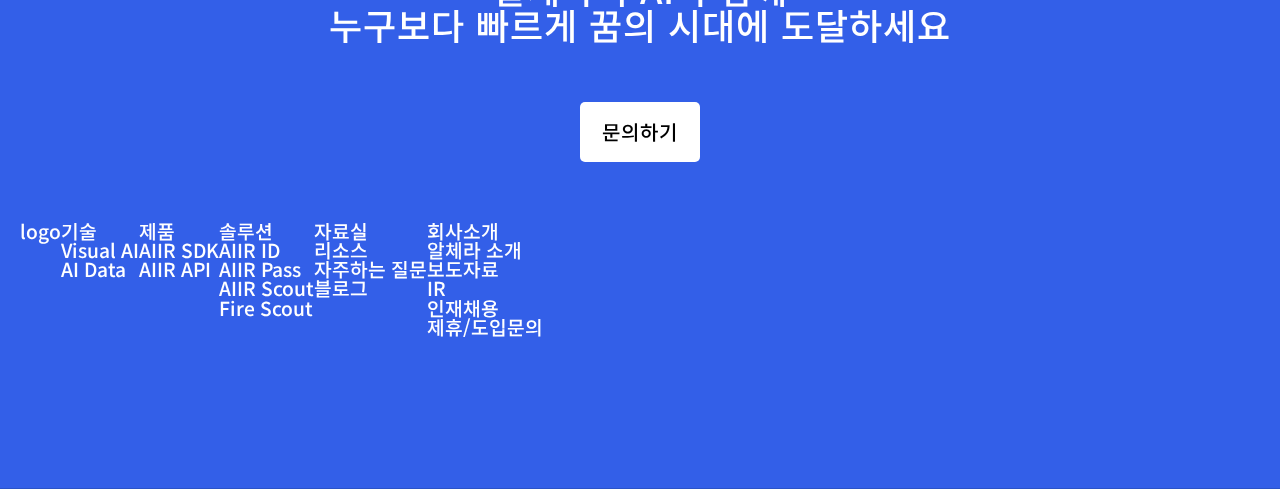
==== commit 4563cb5c: "opc" ====
--- a/index.html
+++ b/index.html
@@ -164,9 +164,8 @@
           <div class="forth-section-wrap">
             <h2>알체라의 새로운 소식을 만나보세요</h2>
             <div class="news-list">
-              <div class="news-slide swiper-container">
-                <div class="slide-list swiper-wrapper">
-                  <div class="news swiper-slide">
+              <div class="news-slide">
+                  <div class="news">
                     <a href="#">
                       <div class="new-chart">
                         <div class="news-img01"></div>
@@ -178,7 +177,7 @@
                       </div>
                     </a>
                   </div>
-                  <div class="news swiper-slide">
+                  <div class="news">
                     <a href="#">
                       <div class="new-chart">
                         <div class="news-img"><img src="./img/news02.png" alt=""></div>
@@ -190,7 +189,7 @@
                       </div>
                     </a>
                   </div>
-                  <div class="news swiper-slide">
+                  <div class="news">
                     <a href="#">
                       <div class="new-chart">
                         <div class="news-img"><img src="./img/news03.png" alt=""></div>
@@ -202,7 +201,7 @@
                       </div>
                     </a>
                   </div>
-                  <div class="news swiper-slide">
+                  <div class="news">
                     <a href="#">
                       <div class="new-chart">
                         <div class="news-img"><img src="./img/news04.png" alt=""></div>
@@ -214,81 +213,6 @@
                       </div>
                     </a>
                   </div>
-                  <div class="news swiper-slide">
-                    <a href="#">
-                      <div class="new-chart">
-                        <div class="news-img"><img src="./img/news05.png" alt=""></div>
-                        <div class="info">
-                          <div class="new-tag">News</div>
-                          <div class="new-name">가상자산 커스터디 합작법인 '블루시아' 설립</div>
-                          <div class="new-date">2022.04.05</div>
-                        </div>
-                      </div>
-                    </a>
-                  </div>
-                  <div class="news swiper-slide">
-                    <a href="#">
-                      <div class="new-chart">
-                        <div class="news-img"><img src="./img/news06.png" alt=""></div>
-                        <div class="info">
-                          <div class="new-tag">News</div>
-                          <div class="new-name">가상자산 커스터디 합작법인 '블루시아' 설립</div>
-                          <div class="new-date">2022.04.05</div>
-                        </div>
-                      </div>
-                    </a>
-                  </div>
-                  <div class="news swiper-slide">
-                    <a href="#">
-                      <div class="new-chart">
-                        <div class="news-img"><img src="./img/news07.png" alt=""></div>
-                        <div class="info">
-                          <div class="new-tag">News</div>
-                          <div class="new-name">가상자산 커스터디 합작법인 '블루시아' 설립</div>
-                          <div class="new-date">2022.04.05</div>
-                        </div>
-                      </div>
-                    </a>
-                  </div>
-                  <div class="news swiper-slide">
-                    <a href="#">
-                      <div class="new-chart">
-                        <div class="news-img"><img src="./img/news08.png" alt=""></div>
-                        <div class="info">
-                          <div class="new-tag">News</div>
-                          <div class="new-name">가상자산 커스터디 합작법인 '블루시아' 설립</div>
-                          <div class="new-date">2022.04.05</div>
-                        </div>
-                      </div>
-                    </a>
-                  </div>
-                  <div class="news swiper-slide">
-                    <a href="#">
-                      <div class="new-chart">
-                        <div class="news-img"><img src="./img/news09.png" alt=""></div>
-                        <div class="info">
-                          <div class="new-tag">News</div>
-                          <div class="new-name">가상자산 커스터디 합작법인 '블루시아' 설립</div>
-                          <div class="new-date">2022.04.05</div>
-                        </div>
-                      </div>
-                    </a>
-                  </div>
-                  <div class="news swiper-slide">
-                    <a href="#">
-                      <div class="new-chart">
-                        <div class="news-img"><img src="./img/news10.png" alt=""></div>
-                        <div class="info">
-                          <div class="new-tag">News</div>
-                          <div class="new-name">가상자산 커스터디 합작법인 '블루시아' 설립</div>
-                          <div class="new-date">2022.04.05</div>
-                        </div>
-                      </div>
-                    </a>
-                  </div>
-                </div>
-                <div class="swiper-button-next"></div>
-                <div class="swiper-button-prev"></div>
                 <!-- <div class="btn-box">
                   <img class="btn prev">
                 </div>
--- a/css/style.css
+++ b/css/style.css
@@ -23,6 +23,10 @@
   from {
     top: 0;
     transform: rotateX(100deg);
+    opacity: 0;
+  }
+  30% {
+    opacity: 1;
   }
   to {
     top: -30px;
@@ -62,7 +66,8 @@
   border: 1px solid;
   border-color: gray;
   border-radius: 50%;
-  transform: rotate(180deg);
+  transform: rotate(0);
+  transition: .3s;
   overflow: hidden;
   z-index: 200;
 }
@@ -274,11 +279,13 @@
   font-weight: normal;
   text-align: center;
   margin: 0 auto;
-  transition: .5s;
-  transition-timing-function: ease-in-out;
-  transform: translateY(0px);
-}
-
+  transition: .5s ease;
+  opacity: 1;
+}
+
+.opc {
+  opacity: 1;
+}
 
 
 .first-section > .inner > p {
@@ -313,7 +320,7 @@
   width: 440px;
   height: auto;
   border-radius: 20px;
-  box-shadow: 5px 5px 1px rgba(12, 37, 75, 0.2);
+  box-shadow: 5px 5px 5px rgba(78,78,78,.39);
   margin-left: 60px;
 }
 
@@ -364,6 +371,7 @@
   border-radius: 20px;
   background-color: #f8f8f8;
   opacity: 1;
+  box-shadow: 5px 5px 5px rgba(78,78,78,.39);
   transition: .5s;
   transition-delay: .1s;
   transition-property: transform, opacity;
@@ -441,13 +449,19 @@
   margin: 100px;
 }
 
-.img-area01 {
+.sub-area01 {
   position: relative;
   width: 680px;
   height: 720px;
-  margin-left: 680px;
+  width: auto;
+}
+
+.img-area01 {
+  position: absolute;
   border-radius: 200px;
+  width: 680px;
   overflow: hidden;
+  right: 30px;
 }
 
 .img-area01 > img {
@@ -459,8 +473,9 @@
 .sub-txt01 {
   width: 530px;
   max-height: 230px;
-  left: 0;
+  left: 70px;
   top: 206px;
+  flex: 100px;
   position: absolute;
 }
 
@@ -487,13 +502,15 @@
 
 .sub-area02 {
   margin-top: 120px;
+  width: 680px;
+  height: 720px;
 }
 
 .img-area02 {
-  position: relative;
+  position: absolute;
   width: 680px;
   height: 750px;
-  margin-left: 680px;
+  right: 30px;
 }
 
 .img-area02 > img {
@@ -502,9 +519,9 @@
   background-size: cover;
 }
 
-.sub-txt-02 {
-  position: absolute;
-  left: 0;
+.sub-txt02 {
+  position: absolute;
+  left: 40px;
   top: 0px;
   width: 520px;
   max-height: 230px;
@@ -582,7 +599,7 @@
   text-align: center;
 }
 
-.five-section h2 {
+.five-section > h2 {
   margin: 0 auto;
   width: 980px;
   color: #0c254b;
@@ -591,27 +608,16 @@
 }
 
 .news-list {
-  position: relative;
-  margin-top: 100px;
-  margin-left: 20px;
-  padding: 0 50px;
-  width: 980px;
-  text-align: center;
-}
-
-.news-slide {
-  position: relative;
-  vertical-align: center;
-  width: 1420px;
-  padding: 10px 10px 20px;
-  /* overflow: hidden; */
-}
-
-.slide-list {
-  display: flex;
-  width: 100%;
   height: 470px;
   padding-bottom: 10px;
+  margin: 100px auto;
+  padding: 0 50px;
+  text-align: center;
+}
+
+.news-slide {
+  width: 100%;
+  margin: 0 auto;
 }
 
 .newsbtn {
@@ -795,5 +801,5 @@
 
 .hide {
   transform: translateY(600px);
-  opacity: 0;
-}
+  opacity: 1;
+}
